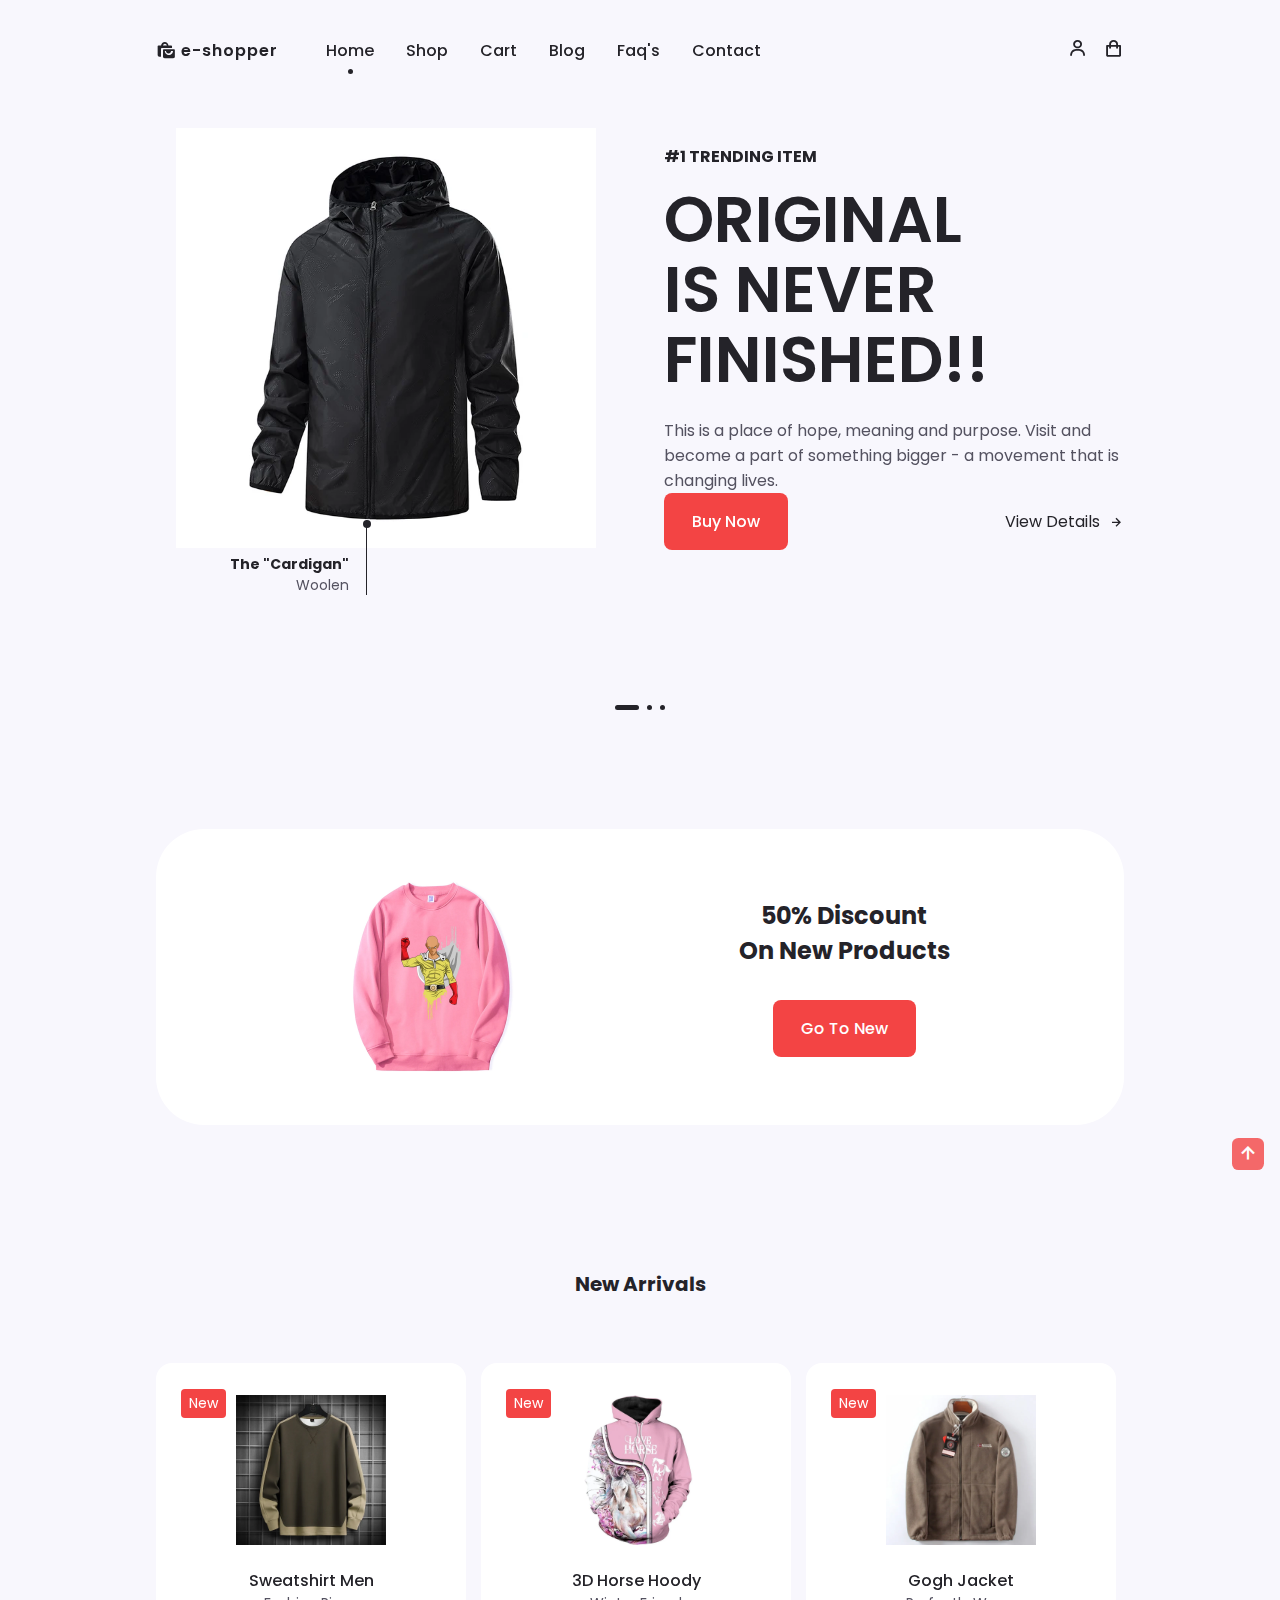
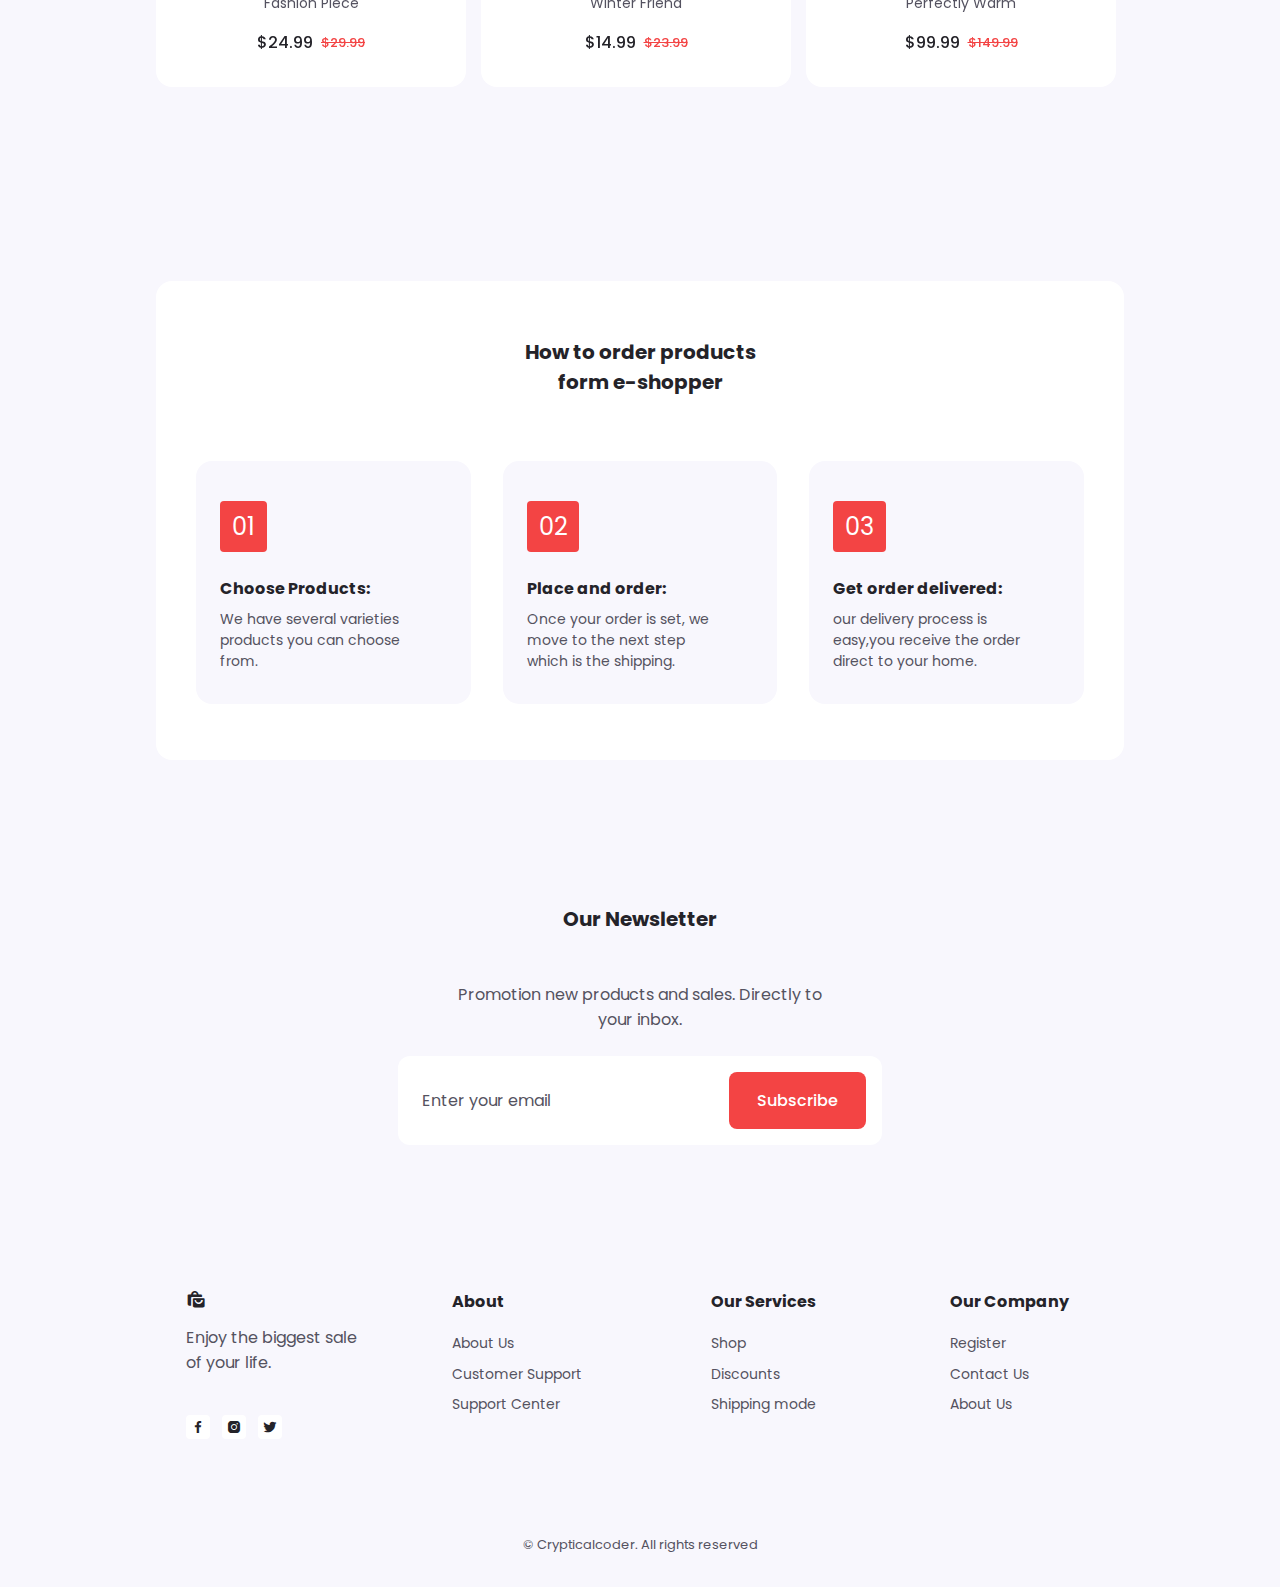
==== index.html @ 55d4500a "first" ====
<!DOCTYPE html>
<html lang="en">
<head>
    <meta charset="UTF-8">
    <meta name="viewport" content="width=device-width, initial-scale=1.0">
                <!-- box icons -->
    <link href='https://unpkg.com/boxicons@2.1.4/css/boxicons.min.css' rel='stylesheet'>
                
                <!-- swiper css -->
    
    <link rel="stylesheet" href="assest/css/swiper-bundle.min.css">
   
                <!-- css -->
   
    <link rel="stylesheet" href="assest/css/style.css">
    <link rel="stylesheet" href="assest/css/colors/color-1.css">

    <title>E Commerce website</title>
</head>
<body>
    <!--=================== HEADER ================= -->
    <header class="header" id="header">
        <nav class="nav container">
            <a href="index.html" class="nav__logo">
                <i class="bx bxs-shopping-bags nav__logo-icon"></i>e-shopper
            </a>

            <div class="nav__menu" id="nav-menu">
                <ul class="nav__list">

                   <li class="nav__item">
                    <a href="index.html" class="nav__link active-link">Home</a>
                   </li>
                   
                   <li class="nav__item">
                    <a href="shop.html" class="nav__link">Shop</a>
                   </li>

                   <li class="nav__item">
                    <a href="cart.html" class="nav__link">Cart</a>
                   </li>

                   <li class="nav__item">
                    <a href="blog.html" class="nav__link">Blog</a>
                   </li>

                   <li class="nav__item">
                    <a href="faq.html" class="nav__link">Faq's</a>
                   </li>

                   <li class="nav__item">
                    <a href="contact.html" class="nav__link">Contact</a>
                   </li>
                </ul>

                <div class="nav__close" id="nav-close">
                    <i class="bx bx-x"></i>
                </div>
            </div>

            <div class="nav__btns">
                <div class="login__toggle" id="login-button">
                    <i class="bx bx-user"></i>
                </div>
                <div class="nav__shop" id="cart-shop">
                    <i class="bx bx-shopping-bag"></i>
                </div>
                <div class="nav__toggle" id="nav-toggle">
                    <i class="bx bx-grid-alt"></i>
                </div>
            </div>
        </nav>

    </header>

    <!-- =============cart=============== -->

    <div class="cart " id="cart">   
        <!-- show cart aside cart -->
        <i class="bx bx-x cart__close" id="cart-close"></i>

        <h2 class="cart__title-center">My Cart</h2>

        <div class="cart__container">

            <article class="cart__card">
                <div class="cart__box">
                    <img src="assest/img/cart-1.webp" alt="" class="cart__img">
                </div>

                <div class="cart__details">
                    <h3 class="cart__title">Cardigan Hoodie</h3>
                    <span class="cart__price">$16</span>

                    <div class="cart__amount">
                        <div class="cart__amount-content">
                            <span class="cart__amount-box">
                                <i class="bx bx-minus"></i>
                            </span>

                            <span class="cart__amount-number">1</span>

                            <span class="cart__amount-box">
                                <i class="bx bx-plus"></i>
                            </span>

                        </div>
                        <i class="bx bx-trash-alt cart__amount-trash"></i>
                    </div>
                </div>
            </article>

            <article class="cart__card">
                <div class="cart__box">
                    <img src="assest/img/cart-2.webp" alt="" class="cart__img">
                </div>

                <div class="cart__details">
                    <h3 class="cart__title">Cardigan Hoodie</h3>
                    <span class="cart__price">$12</span>

                    <div class="cart__amount">
                        <div class="cart__amount-content">
                            <span class="cart__amount-box">
                                <i class="bx bx-minus"></i>
                            </span>

                            <span class="cart__amount-number">1</span>

                            <span class="cart__amount-box">
                                <i class="bx bx-plus"></i>
                            </span>

                        </div>
                        <i class="bx bx-trash-alt cart__amount-trash"></i>
                    </div>
                </div>
            </article>

            <article class="cart__card">
                <div class="cart__box">
                    <img src="assest/img/cart-3.webp" alt="" class="cart__img">
                </div>

                <div class="cart__details">
                    <h3 class="cart__title">Men Coat</h3>
                    <span class="cart__price">$25</span>

                    <div class="cart__amount">
                        <div class="cart__amount-content">
                            <span class="cart__amount-box">
                                <i class="bx bx-minus"></i>
                            </span>

                            <span class="cart__amount-number">1</span>

                            <span class="cart__amount-box">
                                <i class="bx bx-plus"></i>
                            </span>

                        </div>
                        <i class="bx bx-trash-alt cart__amount-trash"></i>
                    </div>
                </div>
            </article>

        </div>

        <div class="cart__prices">
            <span class="cart__prices-item">3 item</span>
            <span class="cart__prices-total">$38</span>
        </div>
    </div>

    <!-- ===============login============== -->

    <div class="login" id="login">
        <i class="bx bx-x login__close" id="login-close"></i>

        <h2 class="login__title-center">Login</h2>

        <form action="" class="login__form grid">
            <div class="login__content">
                <label for="" class="login__label">Email</label>
                <input type="email" class="login__input">                
            </div>

            <div class="login__content">
                <label for="" class="login__label">Password</label>
                <input type="password" class="login__input">                
            </div>

            <div>
                <a href="#" class="button">Sign in</a>
            </div>

            <div>
                <p class="signup">Not a member? <a href="registration.html">Sign up now</a></p>
            </div>

        </form>
    </div>


    <!-- ======== MAIN ========= -->

    <main class="main">
        <!-- ========== HOME =========== -->
        <section class="home container">
            <div class="swiper home-swiper">
                <div class="swiper-wrapper">
                    <!-- HOME SWIPER 1-->
                    <section class="swiper-slide">
                        <div class="home__content grid">
                            <div class="home__group">
                                <img src="assest/img/slide-1.webp" alt="" class="home__img">
                                <div class="home__indicator"></div>
    
                                <div class="home__details-img">
                                    <h4 class="home__details-title">The "Cardigan"</h4>
                                    <span class="home__details-subtitle">Woolen</span>
                                </div>
                            </div>
    
                            <div class="home__data">
                                <h3 class="home__subtitle">#1 TRENDING ITEM</h3>
                                <h1 class="home__title">ORIGINAL <br> IS NEVER <br> FINISHED!!</h1>
                                <p class="home__description">
                                This is a place of hope, meaning and purpose. Visit
                                and become a part of something bigger - a movement that is changing lives.
                                </p>
    
                                <div class="home__button">
                                    <a href="details.html" class="button">Buy Now</a>
                                    <a href="details.html" class="button--link button--flex">View Details
                                        <i class="bx bx-right-arrow-alt buttton__icon"></i></a>
                                </div>
                            </div>
                        </div>
                    </section>
    
                    <!-- HOME SWIPER 2 -->
                    <section class="swiper-slide">
                        <div class="home__content grid">
                            <div class="home__group">
                                <img src="assest/img/slide-2.webp" alt="" class="home__img">
                                <div class="home__indicator"></div>
    
                                <div class="home__details-img">
                                    <h4 class="home__details-title">The "Men Coat"</h4>
                                    <span class="home__details-subtitle">Ski Jacket</span>
                                </div>
                            </div>
    
                            <div class="home__data">
                                <h3 class="home__subtitle">#2 Top Best Duo</h3>
                                <h1 class="home__title">FALL <br> WINTER <br> 2024</h1>
                                <p class="home__description">
                                This is a place of hope, meaning and purpose. Visit
                                and become a part of something bigger - a movement that is changing lives.
                                </p>
    
                                <div class="home__button">
                                    <a href="details.html" class="button">Buy Now</a>
                                    <a href="details.html" class="button--link button--flex">View Details
                                        <i class="bx bx-right-arrow-alt buttton__icon"></i></a>
                                </div>
                            </div>
                        </div>
                    </section>
    
                    <!-- HOME SWIPER 3 -->
                    <section class="swiper-slide">
                        <div class="home__content grid">
                            <div class="home__group">
                                <img src="assest/img/slide-3.webp" alt="" class="home__img">
                                <div class="home__indicator"></div>
    
                                <div class="home__details-img">
                                    <h4 class="home__details-title">The "Men Hoody"</h4>
                                    <span class="home__details-subtitle">Fashion Piece</span>
                                </div>
                            </div>
    
                            <div class="home__data">
                                <h3 class="home__subtitle">#3 TRENDING ITEM</h3>
                                <h1 class="home__title">SALE 20% <br> OFF ON <br> YOUR FAV HOODY</h1>
                                <p class="home__description">
                                This is a place of hope, meaning and purpose. Visit
                                and become a part of something bigger - a movement that is changing lives.
                                </p>
    
                                <div class="home__button">
                                    <a href="details.html" class="button">Buy Now</a>
                                    <a href="details.html" class="button--link button--flex">View Details
                                        <i class="bx bx-right-arrow-alt buttton__icon"></i></a>
                                </div>
                            </div>
                        </div>
                    </section>                
                </div>
    
                <div class="swiper-pagination"></div>
            </div>
        </section>

        <!-- ======== DISCOUNT ======== -->
        <section class="discount section">
            <div class="discount__container container grid">
                <img src="assest/img/discount-1.webp" alt="" class="discount__img">

                <div class="discount__data">
                    <h2 class="discount__title">50% Discount <br> On New Products</h2>
                    <a href="#" class="button">Go To New</a>
                </div>
            </div>


        </section>

        <!-- ======== NEW ARRIVALS ======== -->
        <section class="new section">
            <h2 class="section__title">New Arrivals</h2>

            <div class="new__container container">
                <div class="swiper new-swiper">
                    <div class="swiper-wrapper">
                        <!-- NEW CONTENT -->
                        <div class="new__content swiper-slide">
                            <div class="new__tag">New</div>
                            <img src="assest/img/new-1.webp" alt="" class="new__img">
                            <h3 class="new__title">Sweatshirt Men</h3>
                            <span class="new__subtitle">Fashion Piece</span>

                            <div class="new__prices">
                                <span class="new__price">$24.99</span>
                                <span class="new__discount">$29.99</span>
                            </div>

                            <a href="details.html" class="button new__button">
                                <i class="bx bx-cart-alt new__icon"></i>
                            </a>
                        </div>

                        <!-- NEW CONTENT 2 -->
                        <div class="new__content swiper-slide">
                            <div class="new__tag">New</div>
                            <img src="assest/img/new-2.webp" alt="" class="new__img">
                            <h3 class="new__title">3D Horse Hoody</h3>
                            <span class="new__subtitle">Winter Friend</span>

                            <div class="new__prices">
                                <span class="new__price">$14.99</span>
                                <span class="new__discount">$23.99</span>
                            </div>

                            <a href="details.html" class="button new__button">
                                <i class="bx bx-cart-alt new__icon"></i>
                            </a>
                        </div>
                        <!-- NEW CONTENT 3 -->
                        <div class="new__content swiper-slide">
                            <div class="new__tag">New</div>
                            <img src="assest/img/new-3.webp" alt="" class="new__img">
                            <h3 class="new__title">Gogh Jacket</h3>
                            <span class="new__subtitle">Perfectly Warm</span>

                            <div class="new__prices">
                                <span class="new__price">$99.99</span>
                                <span class="new__discount">$149.99</span>
                            </div>

                            <a href="details.html" class="button new__button">
                                <i class="bx bx-cart-alt new__icon"></i>
                            </a>
                        </div>
                        <!-- NEW CONTENT 4 -->
                        <div class="new__content swiper-slide">
                            <div class="new__tag">New</div>
                            <img src="assest/img/new-4.webp" alt="" class="new__img">
                            <h3 class="new__title">Simple Shirt</h3>
                            <span class="new__subtitle">For Fashion</span>

                            <div class="new__prices">
                                <span class="new__price">$11.99</span>
                                <span class="new__discount">$17.99</span>
                            </div>

                            <a href="details.html" class="button new__button">
                                <i class="bx bx-cart-alt new__icon"></i>
                            </a>
                        </div>
                        <!-- NEW CONTENT 5 -->
                        <div class="new__content swiper-slide">
                            <div class="new__tag">New</div>
                            <img src="assest/img/new-5.webp" alt="" class="new__img">
                            <h3 class="new__title">Friendly Coat</h3>
                            <span class="new__subtitle">Be Unique</span>

                            <div class="new__prices">
                                <span class="new__price">$158.99</span>
                                <span class="new__discount">$259.99</span>
                            </div>

                            <a href="details.html" class="button new__button">
                                <i class="bx bx-cart-alt new__icon"></i>
                            </a>
                        </div>
                        <!-- NEW CONTENT 6 -->
                        <div class="new__content swiper-slide">
                            <div class="new__tag">New</div>
                            <img src="assest/img/new-6.webp" alt="" class="new__img">
                            <h3 class="new__title">Bumb Jacket</h3>
                            <span class="new__subtitle">Winter Friend</span>

                            <div class="new__prices">
                                <span class="new__price">$33.99</span>
                                <span class="new__discount">$45.99</span>
                            </div>

                            <a href="details.html" class="button new__button">
                                <i class="bx bx-cart-alt new__icon"></i>
                            </a>
                        </div>
                        <!-- NEW CONTENT 7 -->
                        <div class="new__content swiper-slide">
                            <div class="new__tag">New</div>
                            <img src="assest/img/new-7.webp" alt="" class="new__img">
                            <h3 class="new__title">Training Cut</h3>
                            <span class="new__subtitle">Gym Under Control</span>

                            <div class="new__prices">
                                <span class="new__price">$9.99</span>
                                <span class="new__discount">$9.99</span>
                            </div>

                            <a href="details.html" class="button new__button">
                                <i class="bx bx-cart-alt new__icon"></i>
                            </a>
                        </div>


                    </div>
                </div>
            </div>

        </section>
       
        <!-- ======== STEPS ========= -->
        <section class="steps section container">

            <div class="steps__bg">
                <h2 class="section__title">How to order products <br> form e-shopper</h2>

                <div class="steps__container grid">
                    <!-- STEP CARD 1-->
                    <div class="steps__card">
                        <div class="steps__card-number">01</div>
                        <h3 class="steps__card-title">Choose Products:</h3>
                        <p class="steps__card-description">
                            We have several varieties products you can choose from.
                        </p>
                    </div>
                    <!-- STEP CARD 2-->
                    <div class="steps__card">
                        <div class="steps__card-number">02</div>
                        <h3 class="steps__card-title">Place and order:</h3>
                        <p class="steps__card-description">
                           Once your order is set, we move to the next step which is the shipping.
                        </p>
                    </div>
                    <!-- STEP CARD 3-->
                    <div class="steps__card">
                        <div class="steps__card-number">03</div>
                        <h3 class="steps__card-title">Get order delivered:</h3>
                        <p class="steps__card-description">
                           our delivery process is easy,you receive the order direct to your home.
                        </p>
                    </div>


                </div>
            </div>

        </section>

        
        <!-- ======== NEWSLETTER ======== -->
        <section class="newsletter section">
            <div class="newsletter__container container">
                <h2 class="section__title">Our Newsletter</h2>
                <p class="newsletter__description">
                    Promotion new products and sales. Directly to your inbox.
                </p>

                <form action="" class="newsletter__form">
                    <input type="text" placeholder= "Enter your email" class="newsletter__input">
                    <button class="button">Subscribe</button>
                </form>
            </div>

        </section>

        <!-- =========== FOOTER ========= -->
        <footer class="footer section">
            <div class="footer__container container grid">
                <!-- FOOTER CONTENT 1 -->
                <div class="footer__content">
                    <a href="#" class="footer__logo">
                        <i class="bx bxs-shopping-bags footer__logo-icon"></i>
                    </a>

                    <p class="footer__description">Enjoy the biggest sale <br> of your life.</p>

                    <div class="footer__social">
                        <a href="https://www.facebook.com/mahmoud.atef.58555941" target="_blank" class="footer__social-link"><i class="bx bxl-facebook"></i></a>
                        <a href="https://www.instagram.com/mahmoud_atef.34/" target="_blank" class="footer__social-link"><i class="bx bxl-instagram-alt"></i></a>
                        <a href="https://x.com/Mahmoud_1288?t=z0V5BM20OEe41xQVvwIRYw&s=09" target="_blank" class="footer__social-link"><i class="bx bxl-twitter"></i></a>
                    </div>
                </div>
                <!-- FOOTER CONTENT 2 -->
                <div class="footer__content">
                    <h3 class="footer__title">About</h3>

                    <ul class="footer__links">
                        <li><a href="#" class="footer__link">About Us</a></li>
                        <li><a href="#" class="footer__link">Customer Support</a></li>
                        <li><a href="#" class="footer__link">Support Center</a></li>
                    </ul>
                </div>
                <!-- FOOTER CONTENT 3 -->
                <div class="footer__content">
                    <h3 class="footer__title">Our Services</h3>

                    <ul class="footer__links">
                        <li><a href="#" class="footer__link">Shop</a></li>
                        <li><a href="#" class="footer__link">Discounts</a></li>
                        <li><a href="#" class="footer__link">Shipping mode</a></li>
                    </ul>
                </div>
                <!-- FOOTER CONTENT 4 -->
                <div class="footer__content">
                    <h3 class="footer__title">Our Company</h3>

                    <ul class="footer__links">
                        <li><a href="#" class="footer__link">Register</a></li>
                        <li><a href="#" class="footer__link">Contact Us</a></li>
                        <li><a href="#" class="footer__link">About Us</a></li>
                    </ul>
                </div>
            </div>
            <span class="footer__copy">&#169; Crypticalcoder. All rights reserved</span>
        </footer>

        <!--  =========SCROLL UP=========  -->

        <a href="#" class="scrollup" id="scroll-up">
            <i class="bx bx-up-arrow-alt scrollup__icon"></i>
        </a>

    </main>



    <!-- swiper js -->

    <script src="assest/js/swiper-bundle.min.js"></script>


    <script src="assest/js/main.js"></script>


</body>
</html>
---- assest/css/style.css ----
@import url('https://fonts.googleapis.com/css2?family=Poppins:ital,wght@0,100;0,200;0,300;0,400;0,500;0,600;0,700;0,800;0,900;1,100;1,200;1,300;1,400;1,500;1,600;1,700;1,800;1,900&display=swap');

:root{
    --header-height: 3.5rem;

    /* COLORS */
    --title-color: hsl(250,8%,15%);
    --text-color: hsl(250,8%,35%);
    --body-color: hsl(250,60%,98%);
    --container-color: #fff;
    --shadow: hsla(0,05,15%,.1);
    --scroll-bar-color: hsl(250, 12%, 90%);
    --scroll-thumb-color: hsl(250, 12%, 80%);

    /* FONTS */

    --body-font: 'Poppins', sans-serif;
    --biggest-font-size: 4rem;
    --h1-font-size: 2.25rem;
    --h2-font-size: 1.5rem;
    --h1-font-size: 1.25rem;
    --normal-font-size: 1rem;
    --small-font-size: .875rem;
    --smaller-font-size: .813rem;

    /* FONT WEIGHT */
    --font-medium: 500;
    --font-bold: 600;

    /* Margenes Bottom */
    
    --mb-0-5: .5rem;
    --mb-0-75: .75rem;
    --mb-1: 1rem;
    --mb-1-5: 1.5rem;
    --mb-2: 2rem;
    --mb-2-5: 2.5rem;
    --mb-3: 3rem;

    /* Z-index */
    --z-tooltip: 10;
    --z-fixed: 100;
}

/* Responsive typography */

@media screen and (max-width: 992px) {
    :root{
        --biggest-font-size: 2rem;
        --h1-font-size: 1.5rem;
        --h2-font-size: 1.25rem;
        --h1-font-size: 1rem;
        --normal-font-size: .938rem;
        --small-font-size: .813rem;
        --smaller-font-size: .75rem;
    }
}


/* =========== BASE =========== */


*{
    box-sizing: border-box;
    margin: 0;
    padding: 0;
}


html{
    scroll-behavior: smooth;
}

body,
button,
input {
    font-family: var(--body-font);
    font-size: var(--normal-font-size);
}

body{
    background-color: var(--body-color);
    color: var(--text-color);
}

h1,h2,h3,h4{
    color: var(--title-color);
}

ul{
    list-style: none;
}

a{
    text-decoration: none;
}

img{
    max-width: 100%;
    height: auto;
}

button{
    cursor: pointer;
}
button,
input{
    border: none;
    outline: none;
}


/* ===============  REUSABLE CSS CLASSES ============= */

.section{
    padding: 7rem 0 2rem;
}

.section__title,
.breadcrumb__title {
    font-size: var(--h1-font-size);
}

.section__title,
.breadcrumb__subtitle {
    margin-bottom: var(--mb-3);
}

.section__title,
.breadcrumb__title,
.breadcrumb__subtitle {
    text-align: center;
}



/* ===============LAYOUT============ */
.container{
    max-width: 968px;
    margin-left: auto;
    margin-right: auto;
    
}

.grid{
    display: grid;
}

/* ===========HEADER SECTION============== */

.header{
    width: 100%;
    background: transparent;
    position: fixed;
    top: 0;
    left: 0;
    z-index: var(--z-fixed);
}

/* ============== NAV ============== */

.nav{
    height: calc(var(--header-height) + 1.5rem);
    display: flex;
    justify-content: space-between;
    align-items: center;
    column-gap: 3rem;
    padding-top: 20px;
}

.nav__close,
.login__toggle,
 .nav__logo,
 .nav__goggle,
 .nav__shop {

    color: var(--title-color);
}

.nav__logo{
    text-transform: lowercase;
    font-weight: var(--font-bold);
    letter-spacing: 1px;
    display: inline-flex;
    align-items: center;
    column-gap: .25rem;
}

.nav__logo-icon{
    font-size: 1.25rem;
}

.nav__btns{
    display: flex;
    align-items: center;
    column-gap: 1rem;
    margin-left: auto;
}

.nav__toggle,
.login__toggle,
.nav__shop {
    font-size: 1.25rem;
    cursor: pointer;
}

.nav__list {
    display: flex;
    align-items: center;
    column-gap: 2rem;
    list-style-type: none;
    

}

a{
    text-decoration: none;
}

.nav__link{
    color: var(--title-color);
    font-weight: var(--font-medium);
    font-size: var(--normal-font-size);
    transition: .3s;
}

.nav__link:hover {
    color: var(--first-color);
}

.nav__close {
    font-size: 2rem;
    position: absolute;
    top: .9rem;
    right: 1.25rem;
    cursor: pointer;
}

.nav__close,
.nav__toggle{
    display: none;
}


.active-link{
    position: relative;
}
.active-link::before{
    content: '';
    position: absolute;
    bottom: -.75rem;
    left: 45%;
    width: 5px;
    height: 5px;
    background: var(--title-color);
    border-radius: 50%;
}





/* =========== CART =========== */

.cart{
    position: fixed;
    background-color: var(--container-color);
    z-index: var(--z-fixed);
    width: 420px;
    box-shadow: -2px 0 4px var(--shadow);
    height: 100%;
    top: 0;
    right: -100%;
    padding: 3.5rem 2rem;
    transition: .5s;
}

.cart__title-center{
     
    font-size: var(--h2-font-size);
    text-align: center;
    margin-bottom: var(--mb-3);
}

.cart__close {
    font-size: 2rem;
    color: var(--title-color);
    position: absolute;
    top: 1.25rem;
    right: .9rem;
    cursor: pointer;
}

.cart__container{
    display: grid;
    row-gap: 1.5rem;
}

.cart__card{
    display: flex;
    align-items: center;
    column-gap: 1rem;
}

/* img{
    max-width: 100%;
} */


.cart__box{
    background-color: var(--container-color);
    padding: .75rem 1.25rem;
    display: flex;
    align-items: center;
}

.cart__img{
    width: 140px;
}

.cart__title{
    font-size: var(--normal-font-size);
    margin-bottom: (var(--mb-0-5));
}

.cart__price{
    display: block;
    font-size: var(--small-font-size);
    color: var(--first-color);
    margin-bottom: var(--mb-1-5);
    padding-top: 15px;
}

.cart__amount,
.cart__amount-content{
    display: flex;
    align-items: center;
    padding-top: 10px;
}

.cart__amount{
    column-gap: 3rem;
}

.cart__amount-content{
    column-gap: 1rem;
}

.cart__amount-box{
    display: inline-flex;
    padding: .25rem;
    background: var(--container-color);
    cursor: pointer;
}

.cart__amount-trash{
    font-size: 1.15rem;
    color: var(--first-color);
    cursor: pointer;
}

.cart__prices {
    margin-top: 6rem;
    display: flex;
    align-items: center;
    justify-content: space-between;
}

.cart__prices-item,
.cart__prices-total{
    color: var(--title-color);
}

.cart__prices-item{
    font-size: var(--small-font-size);
}
.cart__prices-total{
    font-size: var(--h3-font-size);
    font-weight: var(--font-medium);
}


/* show cart */

.show__cart{
    right: 0;
}

.cart__card{
    display: inline-flex;
}
.cart__details{
    margin-top: 15px;
    /* padding: 10px; */
    row-gap: 2rem;
}


/* ===========login============= */


.login{
    position: fixed;
    background-color: #f5f5f5;
    z-index: var(--z-fixed);
    width: 420px;
    box-shadow: -2px 0 4px var(--shadow);
    height: 100%;
    top: 0;
    right: -100%;
    padding: 3.5rem 2rem;
    transition: .4s;
}

.login__title-center{
     
    font-size: var(--h2-font-size);
    text-align: center;
    margin-bottom: var(--mb-3);
}

.login__close {
    font-size: 2rem;
    color: var(--title-color);
    position: absolute;
    top: 1.25rem;
    right: .9rem;
    cursor: pointer;
}

.login__form{
    row-gap: 1.5rem ;
}

.login__content{
    background: var(--container-color);
    border-radius: .5rem;
    padding: .75rem 1rem .25rem;
}

.login__label{
    font-size: var(--small-font-size);
    color: var(--title-color);
}

.login__input{
    width: 100%;
    background: var(--container-color);
    color: var(--text-color);
    font-size: var(--normal-font-size);
    padding: .25rem .5rem .5rem 0;
}

.signup{
    color: var(--title-color);
    font-size: var(--small-font-size);
    font-weight: var(--font-medium);
}

.signup a{
    color: var(--first-color);
}

.show-login{
    right: 0;
}

/* =============BUTTONS============== */

.button{
    display: inline-block;
    background: var(--first-color);
    color: #fff;
    padding: 1rem 1.75rem;
    border-radius: .5rem;
    font-weight: var(--font-medium);
    transition: .3s;
}

.button:hover{
    background-color: var(--first-color-alt);
}


.button__icon{
    font-size: 1.25rem;
}

.button--link{
    color: var(--title-color);
}

.button--flex {
    display: inline-flex;
    align-items: center;
    column-gap: .5rem;
}





/* ================MAIN=============== */
/* ================HOME SECTION=============== */

.home__content{
    padding: 9rem 0 2rem;
    grid-template-columns: repeat(2, 1fr);
    column-gap: 3rem;
}

.home__group{
    display: grid;
    position: relative;
    padding-top: 2rem;
}

.home__img{
    height: 420px;
    transform: translateY(-3rem);
    justify-self: center;
}

.home__indicator{
    width: 8px;
    height: 8px;
    background: var(--title-color);
    border-radius: 50%;
    position: absolute;
    bottom: 15%;
    left: 45%;
}

.home__indicator::after{
    content: '';
    position: absolute;
    width: 1px;
    height: 75px;
    background: var(--title-color);
    top: 0;
    right: 45%;
}

.home__details-img{
    position: absolute;
    bottom: 0;
    right: 58%;

}



.home__details-title,
.home__details-subtitle{
    display: block;
    font-size: var(--small-font-size);
    text-align: right;

}

.home__subtitle{
    font-size: var(--h3-font-size);
    text-transform: uppercase;
    margin-bottom: var(--mb-1);
}

.home__title {
    font-size: var(--biggest-font-size);
    font-weight: var(--font-bold);
    line-height: 109%;
    margin-bottom: var(--mb-1-5);
}

.home__discription {
    margin-bottom: var(--mb-2-5);
    padding-right: 2rem;
}

.home__button{
    display: flex;
    justify-content: space-between;
}


/* swiper class */

.swiper-pagination{
    position: initial;
    margin-top: var(--mb-2-5);
}

.swiper-pagination-bullet{
    width: 5px;
    height: 5px;
    background: var(--title-color);
    opacity: 1;
}
.swiper-pagination.horizontal.swiper-pagination-bullets .swiper-pagination-bullet {
    margin: 0 .5rem;
}

.swiper-pagination-bullet-active{
    width: 1.5rem;
    height: 5px;
    border-radius: .5rem;
}



/* change background header */

.scroll-header{
    background-color: var(--body-color);
    box-shadow: 0 1px 4px var(--shadow);
}


/* ============ DISCOUNT SECTION =========== */

.discount__container {

    grid-template-columns: repeat(2, max-content);
    justify-content: center;
    align-items: center;
    column-gap: 7rem;
    background-color: var(--container-color);
    padding: 3rem 0;
    border-radius: 3rem;
}

.discount__img{
    width: 200px;
}

.discount__data {
    padding-left: 6rem;
    text-align: center;
}


.discount__title {
    font-size: var(--h2-font-size);
    margin-bottom: var(--mb-2);
}


/* ===============NEW ARRIVALS SECTION */

.new__container {
    padding-top: 1rem;
}

.new__img {
    width: 150px;
    margin-bottom: var(--mb-1);
    transition: .3s;
}

.new__content {
    position: relative;
    background-color: var(--container-color);
    width: 310px;
    padding: 2rem 0;
    border-radius: 1rem;
    text-align: center;
    overflow: hidden;
}

.new__tag {
    position: absolute;
    top: 8%;
    left: 8%;
    background-color: var(--first-color);
    color: #fff;
    font-size: var(--small-font-size);
    padding: .25rem .5rem;
    border-radius: .25rem;
}

.new__title {
    font-size: var(--h3-font-size);
    font-weight: var(--font-medium);
}

.new__subtitle {
    display: block;
    font-size: var(--small-font-size);
    margin-bottom: var(--mb-1);
}

.new__prices {
    display: inline-flex;
    align-items: center;
    column-gap: .5rem;
}

.new__price {
    font-weight: var(--font-medium);
    color: var(--title-color);
}

.new__discount{
    color: var(--first-color);
    font-size: var(--smaller-font-size);
    text-decoration: line-through;
    font-weight: var(--font-medium);
}

.new__button {
    display: inline-flex;
    padding: .5rem;
    border-radius: .25rem .25rem .75rem .75rem;
    position: absolute;
    bottom: 0;
    right: -3rem;
}

.new__icon{
    font-size: 1.25rem;
}

.new__content:hover .new__img{
    transform: translateY(-.5rem);
}

.new__content:hover .new__button {
    right: 0;
}




/* ============== Steps Section ===============*/

.steps__bg{
    background-color: var(--container-color);
    padding: 3.5rem 2.5rem;
    border-radius: 1rem;
}

.steps__container {
    grid-template-columns: repeat(3, 1fr);
    column-gap: 2rem;
    padding-top: 1rem;
}

.steps__card{
    background-color: var(--body-color);
    padding: 2.5rem 3rem 2rem 1.5rem;
    border-radius: 1rem;
}

.steps__card-number {
    display: inline-block;
    background-color: var(--first-color);
    color: #fff;
    padding: .5rem .75rem;
    border-radius: .25rem;
    font-size: var(--h2-font-size);
    margin-bottom: var(--mb-1-5);
    transition: .3s;
}

.steps__card-title {
    font-size: var(--normal-font-size);
    margin-bottom: var(--mb-0-5);
}


.steps__card-description {
    font-size: var(--small-font-size);
}
.steps__card:hover .steps__card-number {
    transform: translateY(-.25rem);
}


/* ============== NEWSLETTER SECTION ============== */

.newsletter__container {
    display: grid;
    grid-template-columns: .5fr;
    justify-content: center;
}

.newsletter__description {
    padding: 0 3rem;
    text-align: center;
    margin-bottom: var(--mb-1-5);
}

.newsletter__form {
    background-color: var(--container-color);
    padding: 1rem;
    display: flex;
    justify-content: space-between;
    border-radius: .75rem;
}

.newsletter__input {
    width: 70%;
    padding: 0 .5rem;
    background: none;
    color: var(--title-color);
}

.newsletter__input::placeholder {
    color: var(--text-color);
}

/* ==============FOOTER============ */

.footer {
    position: relative;
    overflow: hidden;
}

.footer__container {
    grid-template-columns: repeat(4,1fr);
    justify-items: center;
    column-gap: 1rem;
}

.footer__logo {
    color: var(--title-color);
    text-transform: lowercase;
    font-weight: var(--font-bold);
    letter-spacing: 1px;
    display: inline-flex;
    align-items: center;
    column-gap: .25rem;
    margin-bottom: var(--mb-1);
}


.footer__logo-icon{
    font-size: 1.25rem;
}

.footer__description {
    margin-bottom: var(--mb-2-5);
}

.footer__social {
    display: flex;
    column-gap: .75rem;
}

.footer__social-link {
    display: inline-flex;
    background: var(--container-color);
    padding: .25rem;
    border-radius: .25rem;
    color: var(--title-color);
    font-size: 1rem;
}

.footer__social-link:hover {
    background: var(--first-color);
    color: #fff;
}

.footer__title {
    font-size: var(--h3-font-size);
    margin-bottom: var(--mb-1);
}

.footer__links {
    display: grid;
    row-gap: .35rem;
}


.footer__link {
    font-size: var(--small-font-size);
    color: var(--text-color);
    transition: .3s;
}

.footer__link:hover {
    color: var(--title-color);
}

.footer__copy {
    display: block;
    text-align: center;
    font-size: var(--smaller-font-size);
    margin-top: 6rem;
}

/* =========SCROLL UP========= */

.scrollup {
    position: fixed;
    right: 1rem;
    bottom: -30%;
    background: var(--first-color);
    border-radius: .4rem;
    display: inline-flex;
    padding: .25rem;
    z-index: var(--z-tooltip);
    opacity: .8;
    transition: .4s;
}

.scrollup:hover {
    opacity: 1;
}

.scrollup__icon {
    font-size: 1.5rem;
    color: #fff;
}

/* show scroll up */

.show-scroll {
    bottom: 3rem;
}

::-webkit-scrollbar {
    width: .60rem;
    background: var(--scroll-bar-color);
    border-radius: .5rem;
}

::-webkit-scrollbar-thumb {
    background: var(--scroll-thumb-color);
    border-radius: .5rem;
}











/* ============== BREAKPOINTS =============== */
/* for large devices */
@media screen and (max-width: 1200px){
    .home__img {
        height: 400px;
    }

}


@media screen and (max-width: 992px){
    .container{
        margin-left: var(--mb-1-5);
        margin-right: var(--mb-1-5);
    }

    .section__title{
        font-size: var(--h2-font-size);
        margin-bottom: var(--mb-2);
    }

    .home__content {
        padding: 8rem 0 2rem;
    }

    .home__img {
        height: 300px;
        transform: translateY(0);
    }

    .home__indicator {
        bottom: initial;
        left: initial;
        top: 7rem;
        right: 2rem;
    }

    .home__indicator::after {
        top: -3rem;
        height: 48px;
    }

    .home__details-img {
        right: 0.5rem;
        bottom: initial;
    }

    .home__description {
        padding-right: 0;
    }

    .swiper-pagination{
        margin-top: var(--mb-2);
    }

    .discount__container {
        column-gap: 3rem;
    }

    .new__content {
        width: 242px;
        padding: 2rem 0 1.5rem 0;
    }

    .new__img {
        width: 120px;
    }

    .new__img,
    .new__subtitle {
        margin-bottom: var(--mb-0-5);
    }

    .new__title {
        font-size: var(--normal-font-size);
    }

    .steps__bg {
        padding: 3rem 2rem;
    }

    .steps__container {
        grid-template-columns: repeat(2,1fr);
        row-gap: 2rem;
    }

}

/* for medium devices */
@media screen and (max-width: 767px){
    body{
        margin: var(--header-height) 0 0 0;
    }
    .section {
        padding: 4.5rem 0 2rem;
    }

    .nav {
        height: var(--header-height);
    }
    
    .nav__menu {
        position: fixed;
        background-color: var(--body-color);
        top: 0;
        right: -100%;
        width: 100%;
        height: 100%;
        padding: 6rem 2rem 3.5rem;
        transition: .3s;

    }

    .nav__list {
        flex-direction: column;
        row-gap: 2rem;
    }
    .nav__toggle,
    .nav__close {
        display: block;
    }

    /* Show menu  in medium and small devices */
    .show-menu {
        right: 0;
    }

    .home__content {
        padding: 0;
        grid-template-columns: 1fr;
        row-gap: 1rem;
    }

    .home__img {
        height: 250px;
    }

    .home__title {
        margin-bottom: var(--mb-1);
    }

    .home__description {
        margin-bottom: var(--mb-1-5);
    }

    .swiper-pagination {
        margin-top: var(--mb-1-5);
    }

    .discount__container {
        grid-template-columns: 1fr;
        row-gap: 1.25rem;
        padding: 2.5rem 0 1.5rem;
        border-radius: 1rem;
    }

    .discount__img {
        justify-self: center;
        order: 1;
    }

    .discount__data {
        padding-left: 0;
    }

    .newsletter__container {
        grid-template-columns: .7fr;
    }

    .footer__container {
        grid-template-columns: 1fr;
        row-gap: 2rem;
        justify-items: start;
    }

    .footer__copy {
        margin-top: 4.5rem;
    }
}


@media screen and (max-width: 576px){

    .steps__container {
        grid-template-columns: 1fr;
    }

    .steps__bg {
        padding: 3rem 2rem 2rem;
    }

    .newsletter__container {
        grid-template-columns: 1fr;
    }

    .login,
    .cart {
        width: 100%;
    }


}

/* for small devices */
@media screen and (max-width: 320px){

    .container {
        margin-left: var(--mb-1);
        margin-right: var(--mb-1);
    }

    .nav {
        column-gap: 0;
    }

    .home__img {
        height: 200px;
    }

    .home__button {
        flex-direction: column;
        width: max-content;
        row-gap: 1rem;
    }

    .steps__bg {
        padding: 2rem 1rem;
    }

    .steps__card {
        padding: 1.5rem;
    }

}
---- assest/css/colors/color-1.css ----
:root{
    --hue: 0;
    --first-color: hsl(var(--hue), 88%, 61%);
    --first-color-alt: hsl(var(--hue), 88%, 58%)
}
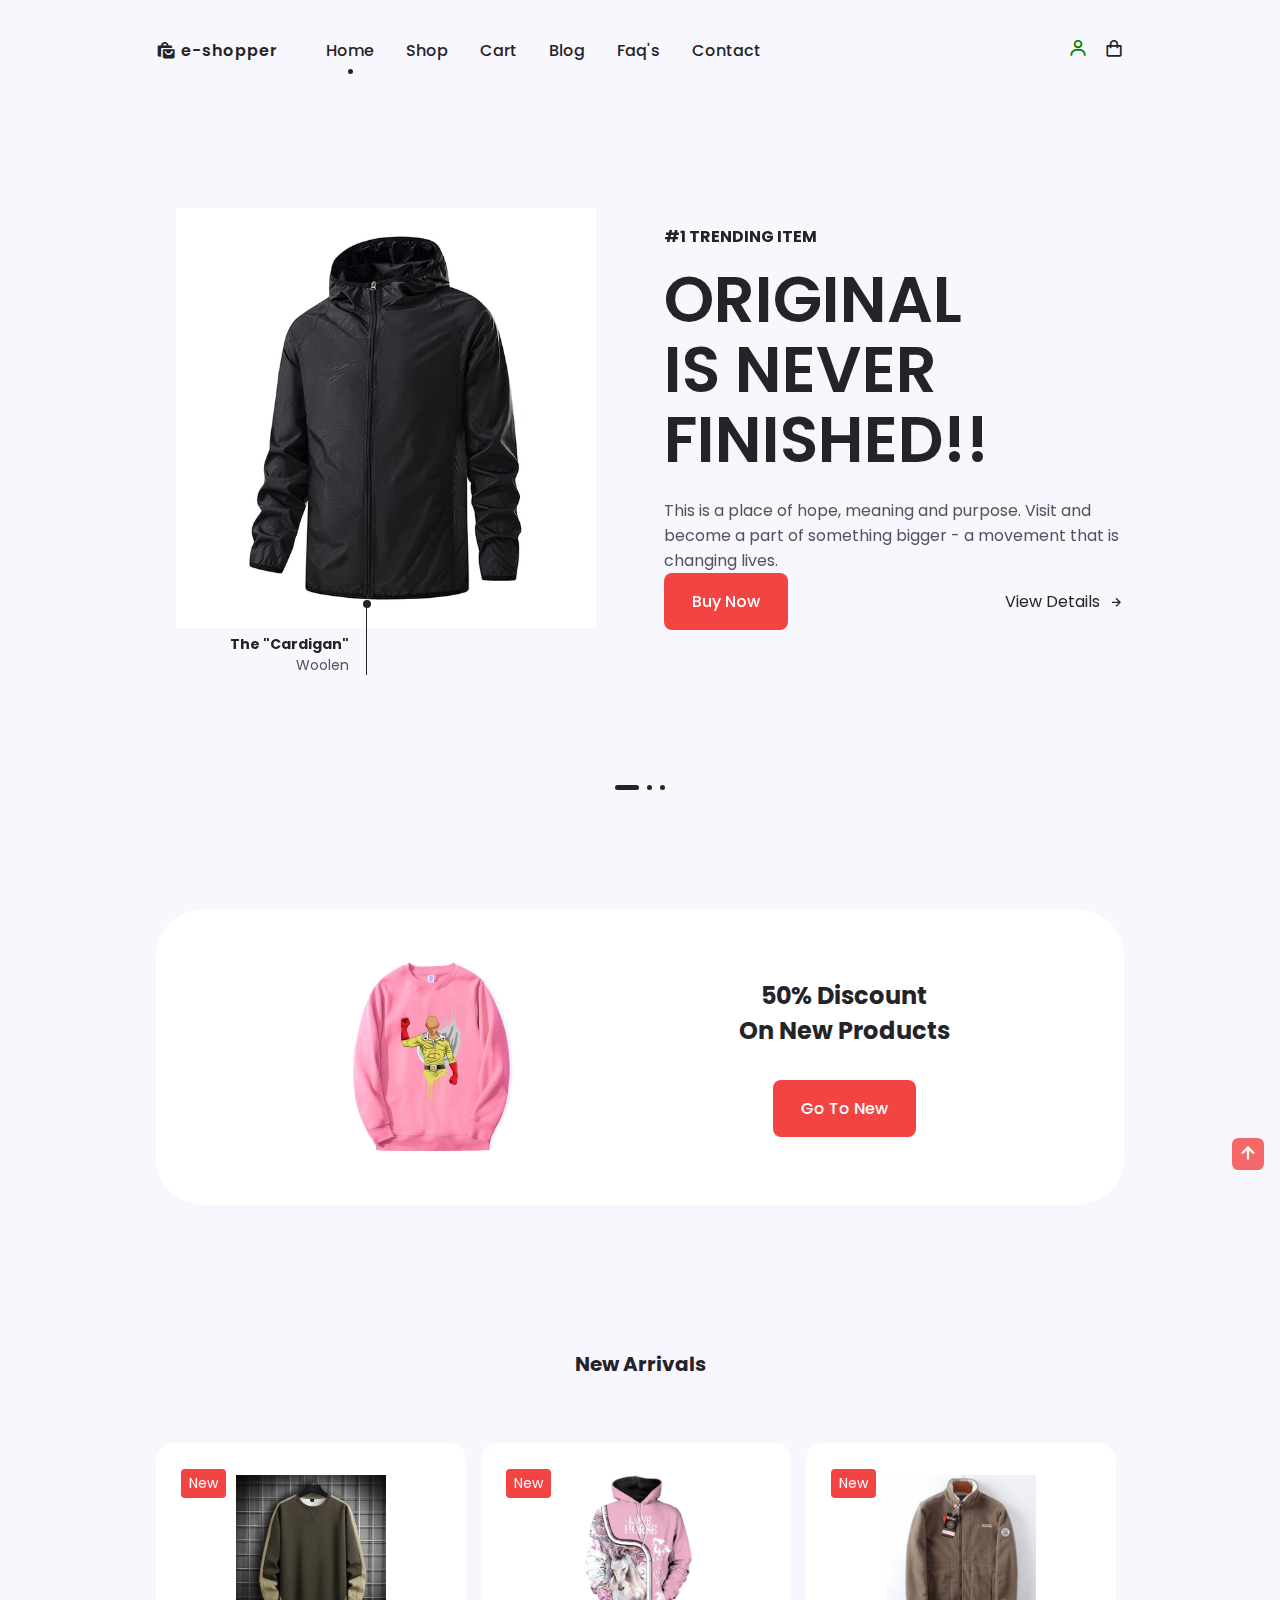
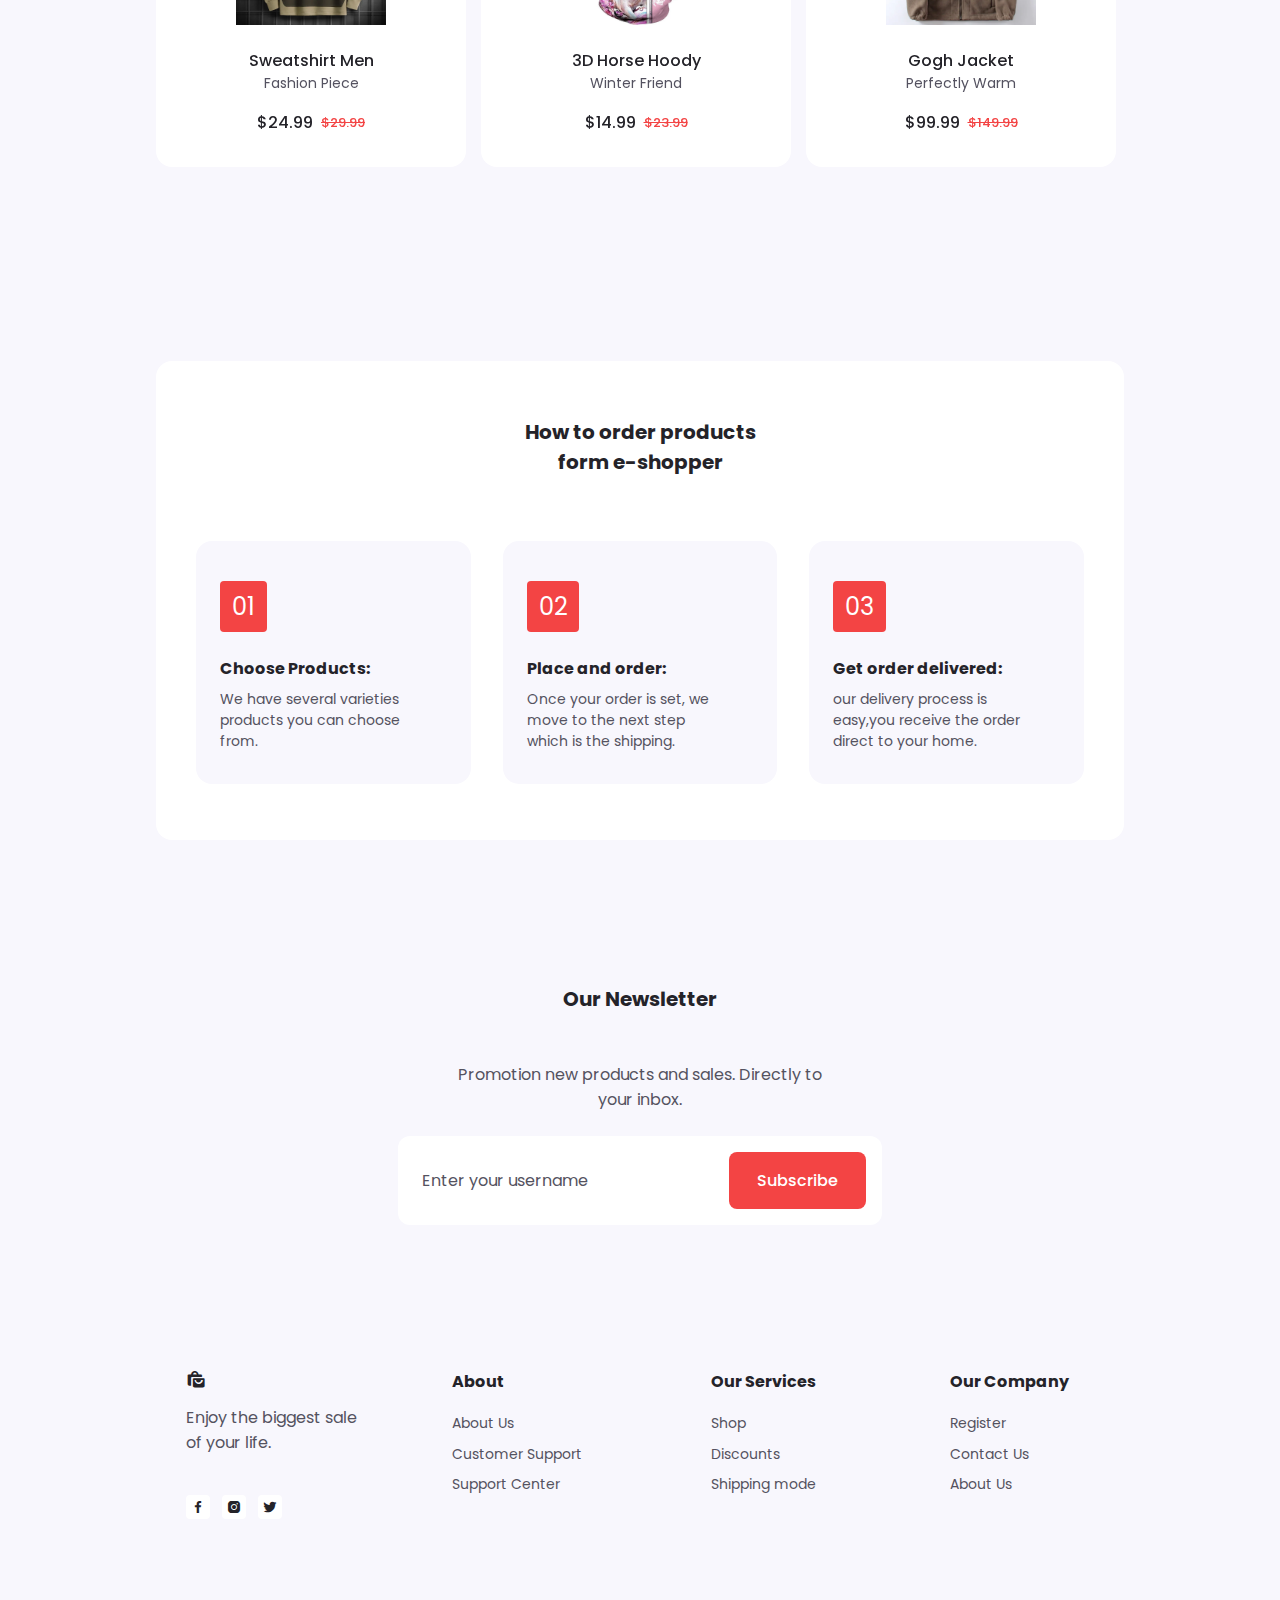
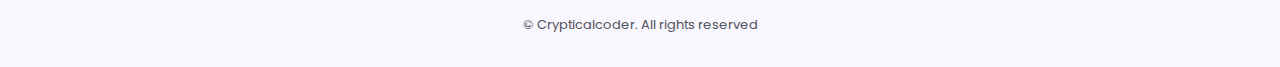
==== commit 6f7e8f18: "Auth" ====
--- a/index.html
+++ b/index.html
@@ -1,22 +1,24 @@
 <!DOCTYPE html>
 <html lang="en">
+
 <head>
     <meta charset="UTF-8">
     <meta name="viewport" content="width=device-width, initial-scale=1.0">
-                <!-- box icons -->
+    <!-- box icons -->
     <link href='https://unpkg.com/boxicons@2.1.4/css/boxicons.min.css' rel='stylesheet'>
-                
-                <!-- swiper css -->
-    
-    <link rel="stylesheet" href="assest/css/swiper-bundle.min.css">
-   
-                <!-- css -->
-   
-    <link rel="stylesheet" href="assest/css/style.css">
-    <link rel="stylesheet" href="assest/css/colors/color-1.css">
+
+    <!-- swiper css -->
+
+    <link rel="stylesheet" href="assets/css/swiper-bundle.min.css">
+
+    <!-- css -->
+
+    <link rel="stylesheet" href="assets/css/style.css">
+    <link rel="stylesheet" href="assets/css/colors/color-1.css">
 
     <title>E Commerce website</title>
 </head>
+
 <body>
     <!--=================== HEADER ================= -->
     <header class="header" id="header">
@@ -28,29 +30,29 @@
             <div class="nav__menu" id="nav-menu">
                 <ul class="nav__list">
 
-                   <li class="nav__item">
-                    <a href="index.html" class="nav__link active-link">Home</a>
-                   </li>
-                   
-                   <li class="nav__item">
-                    <a href="shop.html" class="nav__link">Shop</a>
-                   </li>
-
-                   <li class="nav__item">
-                    <a href="cart.html" class="nav__link">Cart</a>
-                   </li>
-
-                   <li class="nav__item">
-                    <a href="blog.html" class="nav__link">Blog</a>
-                   </li>
-
-                   <li class="nav__item">
-                    <a href="faq.html" class="nav__link">Faq's</a>
-                   </li>
-
-                   <li class="nav__item">
-                    <a href="contact.html" class="nav__link">Contact</a>
-                   </li>
+                    <li class="nav__item">
+                        <a href="index.html" class="nav__link active-link">Home</a>
+                    </li>
+
+                    <li class="nav__item">
+                        <a href="shop.html" class="nav__link">Shop</a>
+                    </li>
+
+                    <li class="nav__item">
+                        <a href="cart.html" class="nav__link">Cart</a>
+                    </li>
+
+                    <li class="nav__item">
+                        <a href="blog.html" class="nav__link">Blog</a>
+                    </li>
+
+                    <li class="nav__item">
+                        <a href="faq.html" class="nav__link">Faq's</a>
+                    </li>
+
+                    <li class="nav__item">
+                        <a href="contact.html" class="nav__link">Contact</a>
+                    </li>
                 </ul>
 
                 <div class="nav__close" id="nav-close">
@@ -59,8 +61,8 @@
             </div>
 
             <div class="nav__btns">
-                <div class="login__toggle" id="login-button">
-                    <i class="bx bx-user"></i>
+                <div class="login__toggle" id="loginButton" style="cursor: pointer;">
+
                 </div>
                 <div class="nav__shop" id="cart-shop">
                     <i class="bx bx-shopping-bag"></i>
@@ -75,7 +77,7 @@
 
     <!-- =============cart=============== -->
 
-    <div class="cart " id="cart">   
+    <div class="cart " id="cart">
         <!-- show cart aside cart -->
         <i class="bx bx-x cart__close" id="cart-close"></i>
 
@@ -85,7 +87,7 @@
 
             <article class="cart__card">
                 <div class="cart__box">
-                    <img src="assest/img/cart-1.webp" alt="" class="cart__img">
+                    <img src="assets/img/cart-1.webp" alt="" class="cart__img">
                 </div>
 
                 <div class="cart__details">
@@ -112,7 +114,7 @@
 
             <article class="cart__card">
                 <div class="cart__box">
-                    <img src="assest/img/cart-2.webp" alt="" class="cart__img">
+                    <img src="assets/img/cart-2.webp" alt="" class="cart__img">
                 </div>
 
                 <div class="cart__details">
@@ -139,7 +141,7 @@
 
             <article class="cart__card">
                 <div class="cart__box">
-                    <img src="assest/img/cart-3.webp" alt="" class="cart__img">
+                    <img src="assets/img/cart-3.webp" alt="" class="cart__img">
                 </div>
 
                 <div class="cart__details">
@@ -174,31 +176,68 @@
 
     <!-- ===============login============== -->
 
-    <div class="login" id="login">
-        <i class="bx bx-x login__close" id="login-close"></i>
-
-        <h2 class="login__title-center">Login</h2>
-
-        <form action="" class="login__form grid">
-            <div class="login__content">
-                <label for="" class="login__label">Email</label>
-                <input type="email" class="login__input">                
-            </div>
-
-            <div class="login__content">
-                <label for="" class="login__label">Password</label>
-                <input type="password" class="login__input">                
+    <div class="auth-form" id="login">
+        <i class="bx bx-x form__close" id="formClose"></i>
+
+        <h2 class="form__title-center">Login</h2>
+
+        <form class="form__form grid" id="loginForm" method="post">
+            <label for="usernameInput" class="form__label">username</label>
+            <div class="form__content">
+                <input type="text" id="usernameInput" class="form__input">
+            </div>
+
+            <label for="passwordInput" class="form__label">Password</label>
+            <div class="form__content">
+                <input type="password" id="passwordInput" class="form__input">
             </div>
 
             <div>
-                <a href="#" class="button">Sign in</a>
+                <button class="button">Login</button>
             </div>
 
             <div>
-                <p class="signup">Not a member? <a href="registration.html">Sign up now</a></p>
+                <p class="signup">Not a member? <span id="registerButton" style="color: white; cursor: pointer;">Sign up
+                        now</s></p>
             </div>
 
         </form>
+    </div>
+
+    <!-- ===============register============== -->
+    <div class="auth-form" id="register">
+        <i class="bx bx-x form__close" id="formClose"></i>
+
+        <h2 class="form__title-center">Register</h2>
+
+
+        <form action="" class="registrationForm grid" id="registrationForm" method="post">
+            <label for="usernameInput" class="form__label">username</label>
+            <div class="form__content">
+                <input type="text" id="usernameInput" class="form__input">
+            </div>
+
+            <label for="passwordInput" class="form__label">Password</label>
+            <div class="form__content">
+                <input type="password" id="passwordInput" class="form__input">
+            </div>
+
+            <label for="confPasswordInput" class="form__label">Confirm Password</label>
+            <div class="form__content">
+                <input type="password" id="confPasswordInput" class="form__input">
+            </div>
+
+
+            <div>
+                <button class="button">Register</button>
+            </div>
+
+            <div>
+                <p class="signup">Already member? <span id="loginButton" style="color: white; cursor: pointer;">Login</span></p>
+            </div>
+
+        </form>
+
     </div>
 
 
@@ -213,23 +252,23 @@
                     <section class="swiper-slide">
                         <div class="home__content grid">
                             <div class="home__group">
-                                <img src="assest/img/slide-1.webp" alt="" class="home__img">
+                                <img src="assets/img/slide-1.webp" alt="" class="home__img">
                                 <div class="home__indicator"></div>
-    
+
                                 <div class="home__details-img">
                                     <h4 class="home__details-title">The "Cardigan"</h4>
                                     <span class="home__details-subtitle">Woolen</span>
                                 </div>
                             </div>
-    
+
                             <div class="home__data">
                                 <h3 class="home__subtitle">#1 TRENDING ITEM</h3>
                                 <h1 class="home__title">ORIGINAL <br> IS NEVER <br> FINISHED!!</h1>
                                 <p class="home__description">
-                                This is a place of hope, meaning and purpose. Visit
-                                and become a part of something bigger - a movement that is changing lives.
+                                    This is a place of hope, meaning and purpose. Visit
+                                    and become a part of something bigger - a movement that is changing lives.
                                 </p>
-    
+
                                 <div class="home__button">
                                     <a href="details.html" class="button">Buy Now</a>
                                     <a href="details.html" class="button--link button--flex">View Details
@@ -238,28 +277,28 @@
                             </div>
                         </div>
                     </section>
-    
+
                     <!-- HOME SWIPER 2 -->
                     <section class="swiper-slide">
                         <div class="home__content grid">
                             <div class="home__group">
-                                <img src="assest/img/slide-2.webp" alt="" class="home__img">
+                                <img src="assets/img/slide-2.webp" alt="" class="home__img">
                                 <div class="home__indicator"></div>
-    
+
                                 <div class="home__details-img">
                                     <h4 class="home__details-title">The "Men Coat"</h4>
                                     <span class="home__details-subtitle">Ski Jacket</span>
                                 </div>
                             </div>
-    
+
                             <div class="home__data">
                                 <h3 class="home__subtitle">#2 Top Best Duo</h3>
                                 <h1 class="home__title">FALL <br> WINTER <br> 2024</h1>
                                 <p class="home__description">
-                                This is a place of hope, meaning and purpose. Visit
-                                and become a part of something bigger - a movement that is changing lives.
+                                    This is a place of hope, meaning and purpose. Visit
+                                    and become a part of something bigger - a movement that is changing lives.
                                 </p>
-    
+
                                 <div class="home__button">
                                     <a href="details.html" class="button">Buy Now</a>
                                     <a href="details.html" class="button--link button--flex">View Details
@@ -268,28 +307,28 @@
                             </div>
                         </div>
                     </section>
-    
+
                     <!-- HOME SWIPER 3 -->
                     <section class="swiper-slide">
                         <div class="home__content grid">
                             <div class="home__group">
-                                <img src="assest/img/slide-3.webp" alt="" class="home__img">
+                                <img src="assets/img/slide-3.webp" alt="" class="home__img">
                                 <div class="home__indicator"></div>
-    
+
                                 <div class="home__details-img">
                                     <h4 class="home__details-title">The "Men Hoody"</h4>
                                     <span class="home__details-subtitle">Fashion Piece</span>
                                 </div>
                             </div>
-    
+
                             <div class="home__data">
                                 <h3 class="home__subtitle">#3 TRENDING ITEM</h3>
                                 <h1 class="home__title">SALE 20% <br> OFF ON <br> YOUR FAV HOODY</h1>
                                 <p class="home__description">
-                                This is a place of hope, meaning and purpose. Visit
-                                and become a part of something bigger - a movement that is changing lives.
+                                    This is a place of hope, meaning and purpose. Visit
+                                    and become a part of something bigger - a movement that is changing lives.
                                 </p>
-    
+
                                 <div class="home__button">
                                     <a href="details.html" class="button">Buy Now</a>
                                     <a href="details.html" class="button--link button--flex">View Details
@@ -297,9 +336,9 @@
                                 </div>
                             </div>
                         </div>
-                    </section>                
-                </div>
-    
+                    </section>
+                </div>
+
                 <div class="swiper-pagination"></div>
             </div>
         </section>
@@ -307,7 +346,7 @@
         <!-- ======== DISCOUNT ======== -->
         <section class="discount section">
             <div class="discount__container container grid">
-                <img src="assest/img/discount-1.webp" alt="" class="discount__img">
+                <img src="assets/img/discount-1.webp" alt="" class="discount__img">
 
                 <div class="discount__data">
                     <h2 class="discount__title">50% Discount <br> On New Products</h2>
@@ -328,7 +367,7 @@
                         <!-- NEW CONTENT -->
                         <div class="new__content swiper-slide">
                             <div class="new__tag">New</div>
-                            <img src="assest/img/new-1.webp" alt="" class="new__img">
+                            <img src="assets/img/new-1.webp" alt="" class="new__img">
                             <h3 class="new__title">Sweatshirt Men</h3>
                             <span class="new__subtitle">Fashion Piece</span>
 
@@ -345,7 +384,7 @@
                         <!-- NEW CONTENT 2 -->
                         <div class="new__content swiper-slide">
                             <div class="new__tag">New</div>
-                            <img src="assest/img/new-2.webp" alt="" class="new__img">
+                            <img src="assets/img/new-2.webp" alt="" class="new__img">
                             <h3 class="new__title">3D Horse Hoody</h3>
                             <span class="new__subtitle">Winter Friend</span>
 
@@ -361,7 +400,7 @@
                         <!-- NEW CONTENT 3 -->
                         <div class="new__content swiper-slide">
                             <div class="new__tag">New</div>
-                            <img src="assest/img/new-3.webp" alt="" class="new__img">
+                            <img src="assets/img/new-3.webp" alt="" class="new__img">
                             <h3 class="new__title">Gogh Jacket</h3>
                             <span class="new__subtitle">Perfectly Warm</span>
 
@@ -377,7 +416,7 @@
                         <!-- NEW CONTENT 4 -->
                         <div class="new__content swiper-slide">
                             <div class="new__tag">New</div>
-                            <img src="assest/img/new-4.webp" alt="" class="new__img">
+                            <img src="assets/img/new-4.webp" alt="" class="new__img">
                             <h3 class="new__title">Simple Shirt</h3>
                             <span class="new__subtitle">For Fashion</span>
 
@@ -393,7 +432,7 @@
                         <!-- NEW CONTENT 5 -->
                         <div class="new__content swiper-slide">
                             <div class="new__tag">New</div>
-                            <img src="assest/img/new-5.webp" alt="" class="new__img">
+                            <img src="assets/img/new-5.webp" alt="" class="new__img">
                             <h3 class="new__title">Friendly Coat</h3>
                             <span class="new__subtitle">Be Unique</span>
 
@@ -409,7 +448,7 @@
                         <!-- NEW CONTENT 6 -->
                         <div class="new__content swiper-slide">
                             <div class="new__tag">New</div>
-                            <img src="assest/img/new-6.webp" alt="" class="new__img">
+                            <img src="assets/img/new-6.webp" alt="" class="new__img">
                             <h3 class="new__title">Bumb Jacket</h3>
                             <span class="new__subtitle">Winter Friend</span>
 
@@ -425,7 +464,7 @@
                         <!-- NEW CONTENT 7 -->
                         <div class="new__content swiper-slide">
                             <div class="new__tag">New</div>
-                            <img src="assest/img/new-7.webp" alt="" class="new__img">
+                            <img src="assets/img/new-7.webp" alt="" class="new__img">
                             <h3 class="new__title">Training Cut</h3>
                             <span class="new__subtitle">Gym Under Control</span>
 
@@ -445,7 +484,7 @@
             </div>
 
         </section>
-       
+
         <!-- ======== STEPS ========= -->
         <section class="steps section container">
 
@@ -466,7 +505,7 @@
                         <div class="steps__card-number">02</div>
                         <h3 class="steps__card-title">Place and order:</h3>
                         <p class="steps__card-description">
-                           Once your order is set, we move to the next step which is the shipping.
+                            Once your order is set, we move to the next step which is the shipping.
                         </p>
                     </div>
                     <!-- STEP CARD 3-->
@@ -474,7 +513,7 @@
                         <div class="steps__card-number">03</div>
                         <h3 class="steps__card-title">Get order delivered:</h3>
                         <p class="steps__card-description">
-                           our delivery process is easy,you receive the order direct to your home.
+                            our delivery process is easy,you receive the order direct to your home.
                         </p>
                     </div>
 
@@ -484,7 +523,7 @@
 
         </section>
 
-        
+
         <!-- ======== NEWSLETTER ======== -->
         <section class="newsletter section">
             <div class="newsletter__container container">
@@ -494,7 +533,7 @@
                 </p>
 
                 <form action="" class="newsletter__form">
-                    <input type="text" placeholder= "Enter your email" class="newsletter__input">
+                    <input type="text" placeholder="Enter your username" class="newsletter__input">
                     <button class="button">Subscribe</button>
                 </form>
             </div>
@@ -513,9 +552,12 @@
                     <p class="footer__description">Enjoy the biggest sale <br> of your life.</p>
 
                     <div class="footer__social">
-                        <a href="https://www.facebook.com/mahmoud.atef.58555941" target="_blank" class="footer__social-link"><i class="bx bxl-facebook"></i></a>
-                        <a href="https://www.instagram.com/mahmoud_atef.34/" target="_blank" class="footer__social-link"><i class="bx bxl-instagram-alt"></i></a>
-                        <a href="https://x.com/Mahmoud_1288?t=z0V5BM20OEe41xQVvwIRYw&s=09" target="_blank" class="footer__social-link"><i class="bx bxl-twitter"></i></a>
+                        <a href="https://www.facebook.com/mahmoud.atef.58555941" target="_blank"
+                            class="footer__social-link"><i class="bx bxl-facebook"></i></a>
+                        <a href="https://www.instagram.com/mahmoud_atef.34/" target="_blank"
+                            class="footer__social-link"><i class="bx bxl-instagram-alt"></i></a>
+                        <a href="https://x.com/Mahmoud_1288?t=z0V5BM20OEe41xQVvwIRYw&s=09" target="_blank"
+                            class="footer__social-link"><i class="bx bxl-twitter"></i></a>
                     </div>
                 </div>
                 <!-- FOOTER CONTENT 2 -->
@@ -561,14 +603,15 @@
     </main>
 
 
-
     <!-- swiper js -->
 
-    <script src="assest/js/swiper-bundle.min.js"></script>
-
-
-    <script src="assest/js/main.js"></script>
+    <script src="assets/js/swiper-bundle.min.js"></script>
+
+
+    <script src="assets/js/main.js"></script>
+    <script src="assets/js/auth.js"></script>
 
 
 </body>
+
 </html>--- a/assets/css/style.css
+++ b/assets/css/style.css
@@ -0,0 +1,1197 @@
+@import url('https://fonts.googleapis.com/css2?family=Poppins:ital,wght@0,100;0,200;0,300;0,400;0,500;0,600;0,700;0,800;0,900;1,100;1,200;1,300;1,400;1,500;1,600;1,700;1,800;1,900&display=swap');
+
+:root {
+    --header-height: 3.5rem;
+
+    /* COLORS */
+    --title-color: hsl(250, 8%, 15%);
+    --text-color: hsl(250, 8%, 35%);
+    --body-color: hsl(250, 60%, 98%);
+    --container-color: #fff;
+    --shadow: hsla(0, 05, 15%, .1);
+    --scroll-bar-color: hsl(250, 12%, 90%);
+    --scroll-thumb-color: hsl(250, 12%, 80%);
+
+    /* FONTS */
+
+    --body-font: 'Poppins', sans-serif;
+    --biggest-font-size: 4rem;
+    --h1-font-size: 2.25rem;
+    --h2-font-size: 1.5rem;
+    --h1-font-size: 1.25rem;
+    --normal-font-size: 1rem;
+    --small-font-size: .875rem;
+    --smaller-font-size: .813rem;
+
+    /* FONT WEIGHT */
+    --font-medium: 500;
+    --font-bold: 600;
+
+    /* Margenes Bottom */
+
+    --mb-0-5: .5rem;
+    --mb-0-75: .75rem;
+    --mb-1: 1rem;
+    --mb-1-5: 1.5rem;
+    --mb-2: 2rem;
+    --mb-2-5: 2.5rem;
+    --mb-3: 3rem;
+
+    /* Z-index */
+    --z-tooltip: 10;
+    --z-fixed: 100;
+}
+
+/* Responsive typography */
+
+@media screen and (max-width: 992px) {
+    :root {
+        --biggest-font-size: 2rem;
+        --h1-font-size: 1.5rem;
+        --h2-font-size: 1.25rem;
+        --h1-font-size: 1rem;
+        --normal-font-size: .938rem;
+        --small-font-size: .813rem;
+        --smaller-font-size: .75rem;
+    }
+}
+
+
+/* =========== BASE =========== */
+
+
+* {
+    box-sizing: border-box;
+    margin: 0;
+    padding: 0;
+}
+
+
+html {
+    scroll-behavior: smooth;
+}
+
+body,
+button,
+input {
+    font-family: var(--body-font);
+    font-size: var(--normal-font-size);
+}
+
+body {
+    background-color: var(--body-color);
+    color: var(--text-color);
+}
+
+h1,
+h2,
+h3,
+h4 {
+    color: var(--title-color);
+}
+
+ul {
+    list-style: none;
+}
+
+a {
+    text-decoration: none;
+}
+
+img {
+    max-width: 100%;
+    height: auto;
+}
+
+button {
+    cursor: pointer;
+}
+
+button,
+input {
+    border: none;
+    outline: none;
+}
+
+
+/* ===============  REUSABLE CSS CLASSES ============= */
+
+.section {
+    padding: 7rem 0 2rem;
+}
+
+.section__title,
+.breadcrumb__title {
+    font-size: var(--h1-font-size);
+}
+
+.section__title,
+.breadcrumb__subtitle {
+    margin-bottom: var(--mb-3);
+}
+
+.section__title,
+.breadcrumb__title,
+.breadcrumb__subtitle {
+    text-align: center;
+}
+
+
+
+/* ===============LAYOUT============ */
+.container {
+    max-width: 968px;
+    margin-left: auto;
+    margin-right: auto;
+
+}
+
+.grid {
+    display: grid;
+}
+
+/* ===========HEADER SECTION============== */
+
+.header {
+    width: 100%;
+    background: transparent;
+    top: 0;
+    left: 0;
+    z-index: var(--z-fixed);
+}
+
+/* ============== NAV ============== */
+
+.nav {
+    height: calc(var(--header-height) + 1.5rem);
+    display: flex;
+    justify-content: space-between;
+    align-items: center;
+    column-gap: 3rem;
+    padding-top: 20px;
+}
+
+.nav__close,
+.login__toggle,
+.nav__logo,
+.nav__goggle,
+.nav__shop {
+
+    color: var(--title-color);
+}
+
+.nav__logo {
+    text-transform: lowercase;
+    font-weight: var(--font-bold);
+    letter-spacing: 1px;
+    display: inline-flex;
+    align-items: center;
+    column-gap: .25rem;
+}
+
+.nav__logo-icon {
+    font-size: 1.25rem;
+}
+
+.nav__btns {
+    display: flex;
+    align-items: center;
+    column-gap: 1rem;
+    margin-left: auto;
+
+    .bx-log-out-circle {
+        color: red;
+    }
+
+    .bx-user {
+        color: green;
+    }
+}
+
+.nav__toggle,
+.login__toggle,
+.nav__shop {
+    font-size: 1.25rem;
+    cursor: pointer;
+}
+
+.nav__list {
+    display: flex;
+    align-items: center;
+    column-gap: 2rem;
+    list-style-type: none;
+
+
+}
+
+a {
+    text-decoration: none;
+}
+
+.nav__link {
+    color: var(--title-color);
+    font-weight: var(--font-medium);
+    font-size: var(--normal-font-size);
+    transition: .3s;
+}
+
+.nav__link:hover {
+    color: var(--first-color);
+}
+
+.nav__close {
+    font-size: 2rem;
+    position: absolute;
+    top: .9rem;
+    right: 1.25rem;
+    cursor: pointer;
+}
+
+.nav__close,
+.nav__toggle {
+    display: none;
+}
+
+
+.active-link {
+    position: relative;
+}
+
+.active-link::before {
+    content: '';
+    position: absolute;
+    bottom: -.75rem;
+    left: 45%;
+    width: 5px;
+    height: 5px;
+    background: var(--title-color);
+    border-radius: 50%;
+}
+
+
+
+
+
+/* =========== CART =========== */
+
+.cart {
+    position: fixed;
+    background-color: var(--container-color);
+    z-index: var(--z-fixed);
+    width: 420px;
+    box-shadow: -2px 0 4px var(--shadow);
+    height: 100%;
+    top: 0;
+    right: -100%;
+    padding: 3.5rem 2rem;
+    transition: .5s;
+}
+
+.cart__title-center {
+
+    font-size: var(--h2-font-size);
+    text-align: center;
+    margin-bottom: var(--mb-3);
+}
+
+.cart__close {
+    font-size: 2rem;
+    color: var(--title-color);
+    position: absolute;
+    top: 1.25rem;
+    right: .9rem;
+    cursor: pointer;
+}
+
+.cart__container {
+    display: grid;
+    row-gap: 1.5rem;
+}
+
+.cart__card {
+    display: flex;
+    align-items: center;
+    column-gap: 1rem;
+}
+
+/* img{
+    max-width: 100%;
+} */
+
+
+.cart__box {
+    background-color: var(--container-color);
+    padding: .75rem 1.25rem;
+    display: flex;
+    align-items: center;
+}
+
+.cart__img {
+    width: 140px;
+}
+
+.cart__title {
+    font-size: var(--normal-font-size);
+    margin-bottom: (var(--mb-0-5));
+}
+
+.cart__price {
+    display: block;
+    font-size: var(--small-font-size);
+    color: var(--first-color);
+    margin-bottom: var(--mb-1-5);
+    padding-top: 15px;
+}
+
+.cart__amount,
+.cart__amount-content {
+    display: flex;
+    align-items: center;
+    padding-top: 10px;
+}
+
+.cart__amount {
+    column-gap: 3rem;
+}
+
+.cart__amount-content {
+    column-gap: 1rem;
+}
+
+.cart__amount-box {
+    display: inline-flex;
+    padding: .25rem;
+    background: var(--container-color);
+    cursor: pointer;
+}
+
+.cart__amount-trash {
+    font-size: 1.15rem;
+    color: var(--first-color);
+    cursor: pointer;
+}
+
+.cart__prices {
+    margin-top: 6rem;
+    display: flex;
+    align-items: center;
+    justify-content: space-between;
+}
+
+.cart__prices-item,
+.cart__prices-total {
+    color: var(--title-color);
+}
+
+.cart__prices-item {
+    font-size: var(--small-font-size);
+}
+
+.cart__prices-total {
+    font-size: var(--h3-font-size);
+    font-weight: var(--font-medium);
+}
+
+
+/* show cart */
+
+.show__cart {
+    right: 0;
+}
+
+.cart__card {
+    display: inline-flex;
+}
+
+.cart__details {
+    margin-top: 15px;
+    /* padding: 10px; */
+    row-gap: 2rem;
+}
+
+
+/* ===========login============= */
+
+
+.auth-form {
+    position: fixed;
+    background-color: #c76262;
+    z-index: var(--z-fixed);
+    width: 420px;
+    box-shadow: -2px 0 4px var(--shadow);
+    height: 100%;
+    top: 0;
+    right: -100%;
+    padding: 3.5rem 2rem;
+    transition: .4s;
+}
+
+.form__title-center {
+
+    font-size: var(--h2-font-size);
+    text-align: center;
+    margin-bottom: var(--mb-3);
+}
+
+.form__close {
+    font-size: 2rem;
+    color: var(--title-color);
+    position: absolute;
+    top: 1.25rem;
+    right: .9rem;
+    cursor: pointer;
+}
+
+.form__form {
+    row-gap: 1.5rem;
+}
+
+.form__content {
+    background: var(--container-color);
+    border-radius: .5rem;
+    padding: .75rem 1rem .25rem;
+}
+
+.form__label {
+    font-size: var(--small-font-size);
+    color: var(--title-color);
+}
+
+.form__input {
+    width: 100%;
+    background: var(--container-color);
+    color: var(--text-color);
+    font-size: var(--normal-font-size);
+    padding: .25rem .5rem .5rem 0;
+}
+
+.signup {
+    color: var(--title-color);
+    font-size: var(--small-font-size);
+    font-weight: var(--font-medium);
+}
+
+.signup a {
+    color: white;
+}
+
+.show-login {
+    right: 0;
+}
+
+.show-register {
+    right: 0;
+}
+
+/* =============BUTTONS============== */
+
+.button {
+    display: inline-block;
+    background: var(--first-color);
+    color: #fff;
+    padding: 1rem 1.75rem;
+    border-radius: .5rem;
+    font-weight: var(--font-medium);
+    transition: .3s;
+}
+
+.button:hover {
+    background-color: var(--first-color-alt);
+}
+
+
+.button__icon {
+    font-size: 1.25rem;
+}
+
+.button--link {
+    color: var(--title-color);
+}
+
+.button--flex {
+    display: inline-flex;
+    align-items: center;
+    column-gap: .5rem;
+}
+
+
+
+
+
+/* ================MAIN=============== */
+/* ================HOME SECTION=============== */
+
+.home__content {
+    padding: 9rem 0 2rem;
+    grid-template-columns: repeat(2, 1fr);
+    column-gap: 3rem;
+}
+
+.home__group {
+    display: grid;
+    position: relative;
+    padding-top: 2rem;
+}
+
+.home__img {
+    height: 420px;
+    transform: translateY(-3rem);
+    justify-self: center;
+}
+
+.home__indicator {
+    width: 8px;
+    height: 8px;
+    background: var(--title-color);
+    border-radius: 50%;
+    position: absolute;
+    bottom: 15%;
+    left: 45%;
+}
+
+.home__indicator::after {
+    content: '';
+    position: absolute;
+    width: 1px;
+    height: 75px;
+    background: var(--title-color);
+    top: 0;
+    right: 45%;
+}
+
+.home__details-img {
+    position: absolute;
+    bottom: 0;
+    right: 58%;
+
+}
+
+
+
+.home__details-title,
+.home__details-subtitle {
+    display: block;
+    font-size: var(--small-font-size);
+    text-align: right;
+
+}
+
+.home__subtitle {
+    font-size: var(--h3-font-size);
+    text-transform: uppercase;
+    margin-bottom: var(--mb-1);
+}
+
+.home__title {
+    font-size: var(--biggest-font-size);
+    font-weight: var(--font-bold);
+    line-height: 109%;
+    margin-bottom: var(--mb-1-5);
+}
+
+.home__discription {
+    margin-bottom: var(--mb-2-5);
+    padding-right: 2rem;
+}
+
+.home__button {
+    display: flex;
+    justify-content: space-between;
+}
+
+
+/* swiper class */
+
+.swiper-pagination {
+    position: initial;
+    margin-top: var(--mb-2-5);
+}
+
+.swiper-pagination-bullet {
+    width: 5px;
+    height: 5px;
+    background: var(--title-color);
+    opacity: 1;
+}
+
+.swiper-pagination.horizontal.swiper-pagination-bullets .swiper-pagination-bullet {
+    margin: 0 .5rem;
+}
+
+.swiper-pagination-bullet-active {
+    width: 1.5rem;
+    height: 5px;
+    border-radius: .5rem;
+}
+
+
+
+/* change background header */
+
+.scroll-header {
+    background-color: var(--body-color);
+    box-shadow: 0 1px 4px var(--shadow);
+}
+
+
+/* ============ DISCOUNT SECTION =========== */
+
+.discount__container {
+
+    grid-template-columns: repeat(2, max-content);
+    justify-content: center;
+    align-items: center;
+    column-gap: 7rem;
+    background-color: var(--container-color);
+    padding: 3rem 0;
+    border-radius: 3rem;
+}
+
+.discount__img {
+    width: 200px;
+}
+
+.discount__data {
+    padding-left: 6rem;
+    text-align: center;
+}
+
+
+.discount__title {
+    font-size: var(--h2-font-size);
+    margin-bottom: var(--mb-2);
+}
+
+
+/* ===============NEW ARRIVALS SECTION */
+
+.new__container {
+    padding-top: 1rem;
+}
+
+.new__img {
+    width: 150px;
+    margin-bottom: var(--mb-1);
+    transition: .3s;
+}
+
+.new__content {
+    position: relative;
+    background-color: var(--container-color);
+    width: 310px;
+    padding: 2rem 0;
+    border-radius: 1rem;
+    text-align: center;
+    overflow: hidden;
+}
+
+.new__tag {
+    position: absolute;
+    top: 8%;
+    left: 8%;
+    background-color: var(--first-color);
+    color: #fff;
+    font-size: var(--small-font-size);
+    padding: .25rem .5rem;
+    border-radius: .25rem;
+}
+
+.new__title {
+    font-size: var(--h3-font-size);
+    font-weight: var(--font-medium);
+}
+
+.new__subtitle {
+    display: block;
+    font-size: var(--small-font-size);
+    margin-bottom: var(--mb-1);
+}
+
+.new__prices {
+    display: inline-flex;
+    align-items: center;
+    column-gap: .5rem;
+}
+
+.new__price {
+    font-weight: var(--font-medium);
+    color: var(--title-color);
+}
+
+.new__discount {
+    color: var(--first-color);
+    font-size: var(--smaller-font-size);
+    text-decoration: line-through;
+    font-weight: var(--font-medium);
+}
+
+.new__button {
+    display: inline-flex;
+    padding: .5rem;
+    border-radius: .25rem .25rem .75rem .75rem;
+    position: absolute;
+    bottom: 0;
+    right: -3rem;
+}
+
+.new__icon {
+    font-size: 1.25rem;
+}
+
+.new__content:hover .new__img {
+    transform: translateY(-.5rem);
+}
+
+.new__content:hover .new__button {
+    right: 0;
+}
+
+
+
+
+/* ============== Steps Section ===============*/
+
+.steps__bg {
+    background-color: var(--container-color);
+    padding: 3.5rem 2.5rem;
+    border-radius: 1rem;
+}
+
+.steps__container {
+    grid-template-columns: repeat(3, 1fr);
+    column-gap: 2rem;
+    padding-top: 1rem;
+}
+
+.steps__card {
+    background-color: var(--body-color);
+    padding: 2.5rem 3rem 2rem 1.5rem;
+    border-radius: 1rem;
+}
+
+.steps__card-number {
+    display: inline-block;
+    background-color: var(--first-color);
+    color: #fff;
+    padding: .5rem .75rem;
+    border-radius: .25rem;
+    font-size: var(--h2-font-size);
+    margin-bottom: var(--mb-1-5);
+    transition: .3s;
+}
+
+.steps__card-title {
+    font-size: var(--normal-font-size);
+    margin-bottom: var(--mb-0-5);
+}
+
+
+.steps__card-description {
+    font-size: var(--small-font-size);
+}
+
+.steps__card:hover .steps__card-number {
+    transform: translateY(-.25rem);
+}
+
+
+/* ============== NEWSLETTER SECTION ============== */
+
+.newsletter__container {
+    display: grid;
+    grid-template-columns: .5fr;
+    justify-content: center;
+}
+
+.newsletter__description {
+    padding: 0 3rem;
+    text-align: center;
+    margin-bottom: var(--mb-1-5);
+}
+
+.newsletter__form {
+    background-color: var(--container-color);
+    padding: 1rem;
+    display: flex;
+    justify-content: space-between;
+    border-radius: .75rem;
+}
+
+.newsletter__input {
+    width: 70%;
+    padding: 0 .5rem;
+    background: none;
+    color: var(--title-color);
+}
+
+.newsletter__input::placeholder {
+    color: var(--text-color);
+}
+
+/* ==============FOOTER============ */
+
+.footer {
+    position: relative;
+    overflow: hidden;
+}
+
+.footer__container {
+    grid-template-columns: repeat(4, 1fr);
+    justify-items: center;
+    column-gap: 1rem;
+}
+
+.footer__logo {
+    color: var(--title-color);
+    text-transform: lowercase;
+    font-weight: var(--font-bold);
+    letter-spacing: 1px;
+    display: inline-flex;
+    align-items: center;
+    column-gap: .25rem;
+    margin-bottom: var(--mb-1);
+}
+
+
+.footer__logo-icon {
+    font-size: 1.25rem;
+}
+
+.footer__description {
+    margin-bottom: var(--mb-2-5);
+}
+
+.footer__social {
+    display: flex;
+    column-gap: .75rem;
+}
+
+.footer__social-link {
+    display: inline-flex;
+    background: var(--container-color);
+    padding: .25rem;
+    border-radius: .25rem;
+    color: var(--title-color);
+    font-size: 1rem;
+}
+
+.footer__social-link:hover {
+    background: var(--first-color);
+    color: #fff;
+}
+
+.footer__title {
+    font-size: var(--h3-font-size);
+    margin-bottom: var(--mb-1);
+}
+
+.footer__links {
+    display: grid;
+    row-gap: .35rem;
+}
+
+
+.footer__link {
+    font-size: var(--small-font-size);
+    color: var(--text-color);
+    transition: .3s;
+}
+
+.footer__link:hover {
+    color: var(--title-color);
+}
+
+.footer__copy {
+    display: block;
+    text-align: center;
+    font-size: var(--smaller-font-size);
+    margin-top: 6rem;
+}
+
+/* =========SCROLL UP========= */
+
+.scrollup {
+    position: fixed;
+    right: 1rem;
+    bottom: -30%;
+    background: var(--first-color);
+    border-radius: .4rem;
+    display: inline-flex;
+    padding: .25rem;
+    z-index: var(--z-tooltip);
+    opacity: .8;
+    transition: .4s;
+}
+
+.scrollup:hover {
+    opacity: 1;
+}
+
+.scrollup__icon {
+    font-size: 1.5rem;
+    color: #fff;
+}
+
+/* show scroll up */
+
+.show-scroll {
+    bottom: 3rem;
+}
+
+::-webkit-scrollbar {
+    width: .60rem;
+    background: var(--scroll-bar-color);
+    border-radius: .5rem;
+}
+
+::-webkit-scrollbar-thumb {
+    background: var(--scroll-thumb-color);
+    border-radius: .5rem;
+}
+
+
+
+
+
+
+
+
+
+
+
+/* ============== BREAKPOINTS =============== */
+/* for large devices */
+@media screen and (max-width: 1200px) {
+    .home__img {
+        height: 400px;
+    }
+
+}
+
+
+@media screen and (max-width: 992px) {
+    .container {
+        margin-left: var(--mb-1-5);
+        margin-right: var(--mb-1-5);
+    }
+
+    .section__title {
+        font-size: var(--h2-font-size);
+        margin-bottom: var(--mb-2);
+    }
+
+    .home__content {
+        padding: 8rem 0 2rem;
+    }
+
+    .home__img {
+        height: 300px;
+        transform: translateY(0);
+    }
+
+    .home__indicator {
+        bottom: initial;
+        left: initial;
+        top: 7rem;
+        right: 2rem;
+    }
+
+    .home__indicator::after {
+        top: -3rem;
+        height: 48px;
+    }
+
+    .home__details-img {
+        right: 0.5rem;
+        bottom: initial;
+    }
+
+    .home__description {
+        padding-right: 0;
+    }
+
+    .swiper-pagination {
+        margin-top: var(--mb-2);
+    }
+
+    .discount__container {
+        column-gap: 3rem;
+    }
+
+    .new__content {
+        width: 242px;
+        padding: 2rem 0 1.5rem 0;
+    }
+
+    .new__img {
+        width: 120px;
+    }
+
+    .new__img,
+    .new__subtitle {
+        margin-bottom: var(--mb-0-5);
+    }
+
+    .new__title {
+        font-size: var(--normal-font-size);
+    }
+
+    .steps__bg {
+        padding: 3rem 2rem;
+    }
+
+    .steps__container {
+        grid-template-columns: repeat(2, 1fr);
+        row-gap: 2rem;
+    }
+
+}
+
+/* for medium devices */
+@media screen and (max-width: 767px) {
+    body {
+        margin: var(--header-height) 0 0 0;
+    }
+
+    .section {
+        padding: 4.5rem 0 2rem;
+    }
+
+    .nav {
+        height: var(--header-height);
+    }
+
+    .nav__menu {
+        position: fixed;
+        background-color: var(--body-color);
+        top: 0;
+        right: -100%;
+        width: 100%;
+        height: 100%;
+        padding: 6rem 2rem 3.5rem;
+        transition: .3s;
+
+    }
+
+    .nav__list {
+        flex-direction: column;
+        row-gap: 2rem;
+    }
+
+    .nav__toggle,
+    .nav__close {
+        display: block;
+    }
+
+    /* Show menu  in medium and small devices */
+    .show-menu {
+        right: 0;
+    }
+
+    .home__content {
+        padding: 0;
+        grid-template-columns: 1fr;
+        row-gap: 1rem;
+    }
+
+    .home__img {
+        height: 250px;
+    }
+
+    .home__title {
+        margin-bottom: var(--mb-1);
+    }
+
+    .home__description {
+        margin-bottom: var(--mb-1-5);
+    }
+
+    .swiper-pagination {
+        margin-top: var(--mb-1-5);
+    }
+
+    .discount__container {
+        grid-template-columns: 1fr;
+        row-gap: 1.25rem;
+        padding: 2.5rem 0 1.5rem;
+        border-radius: 1rem;
+    }
+
+    .discount__img {
+        justify-self: center;
+        order: 1;
+    }
+
+    .discount__data {
+        padding-left: 0;
+    }
+
+    .newsletter__container {
+        grid-template-columns: .7fr;
+    }
+
+    .footer__container {
+        grid-template-columns: 1fr;
+        row-gap: 2rem;
+        justify-items: start;
+    }
+
+    .footer__copy {
+        margin-top: 4.5rem;
+    }
+}
+
+
+@media screen and (max-width: 576px) {
+
+    .steps__container {
+        grid-template-columns: 1fr;
+    }
+
+    .steps__bg {
+        padding: 3rem 2rem 2rem;
+    }
+
+    .newsletter__container {
+        grid-template-columns: 1fr;
+    }
+
+    .login,
+    .cart {
+        width: 100%;
+    }
+
+
+}
+
+/* for small devices */
+@media screen and (max-width: 320px) {
+
+    .container {
+        margin-left: var(--mb-1);
+        margin-right: var(--mb-1);
+    }
+
+    .nav {
+        column-gap: 0;
+    }
+
+    .home__img {
+        height: 200px;
+    }
+
+    .home__button {
+        flex-direction: column;
+        width: max-content;
+        row-gap: 1rem;
+    }
+
+    .steps__bg {
+        padding: 2rem 1rem;
+    }
+
+    .steps__card {
+        padding: 1.5rem;
+    }
+
+}--- a/assets/css/colors/color-1.css
+++ b/assets/css/colors/color-1.css
@@ -0,0 +1,5 @@
+:root{
+    --hue: 0;
+    --first-color: hsl(var(--hue), 88%, 61%);
+    --first-color-alt: hsl(var(--hue), 88%, 58%)
+}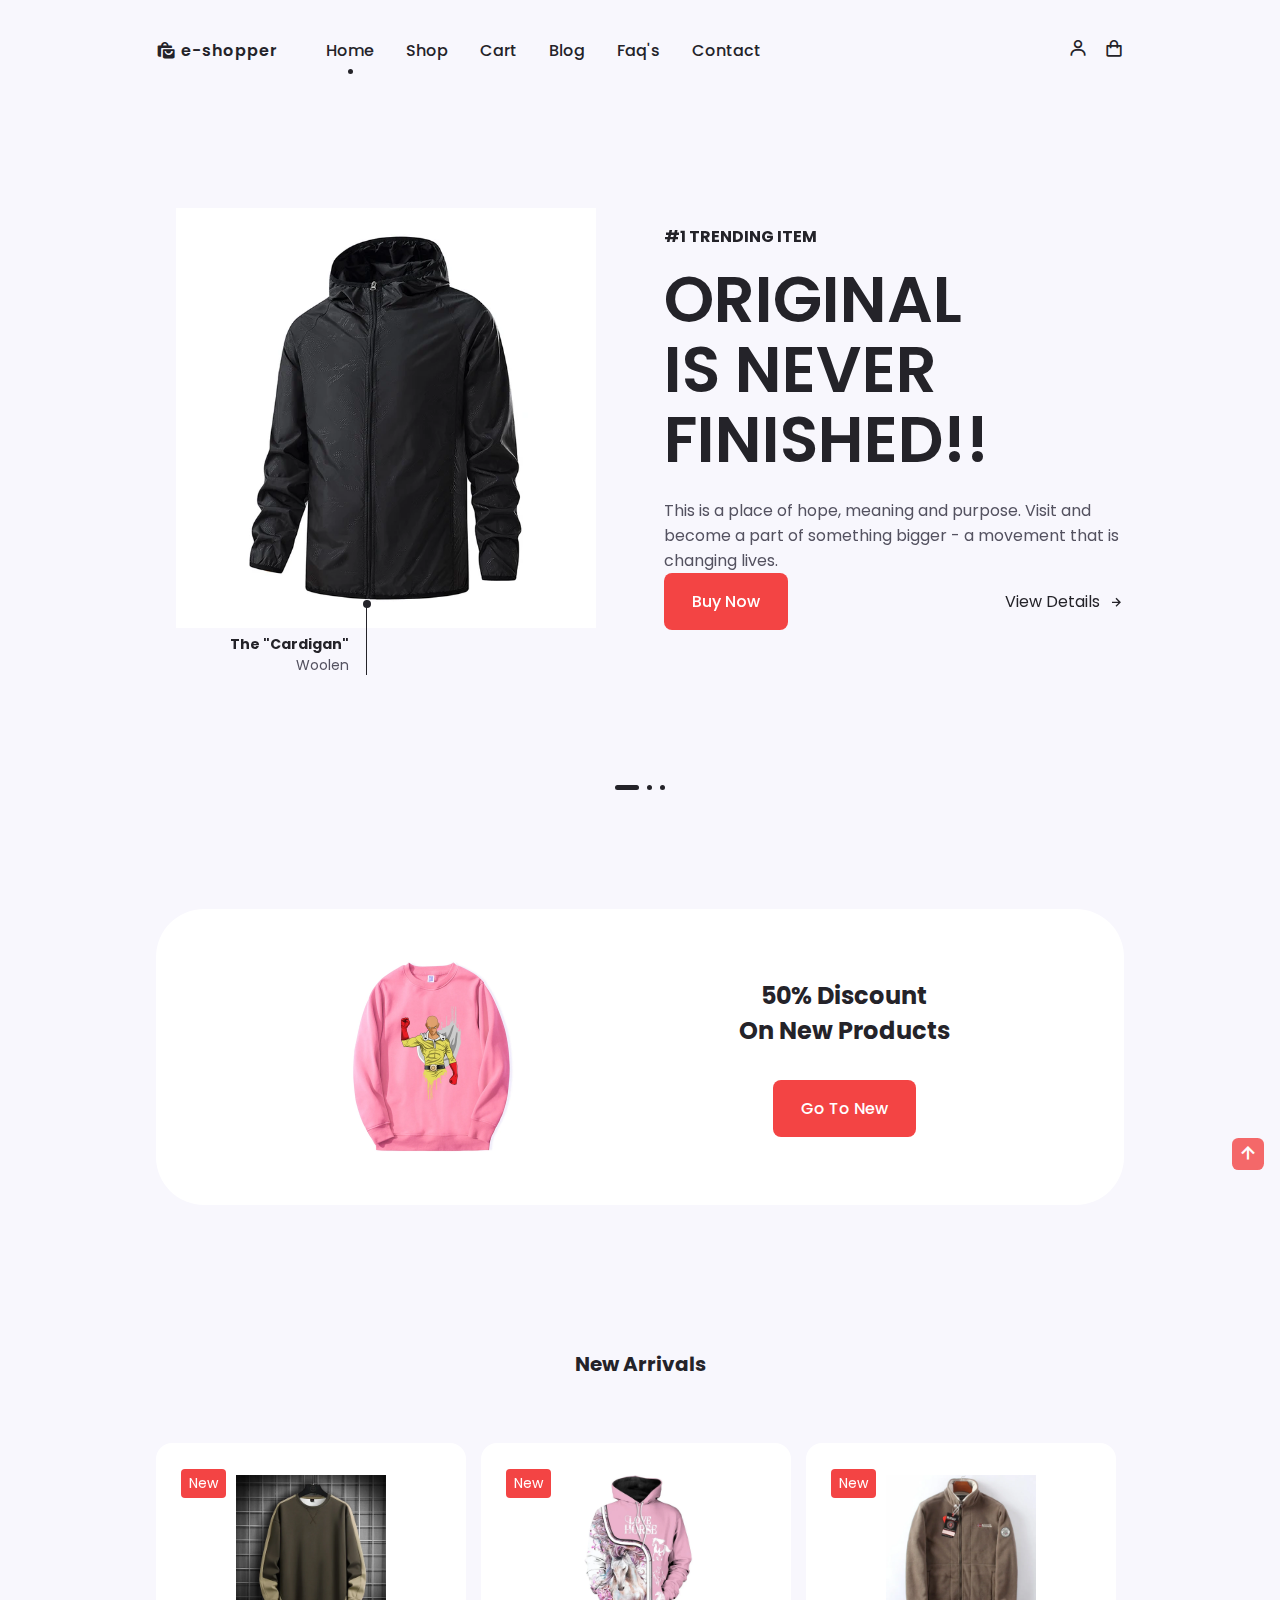
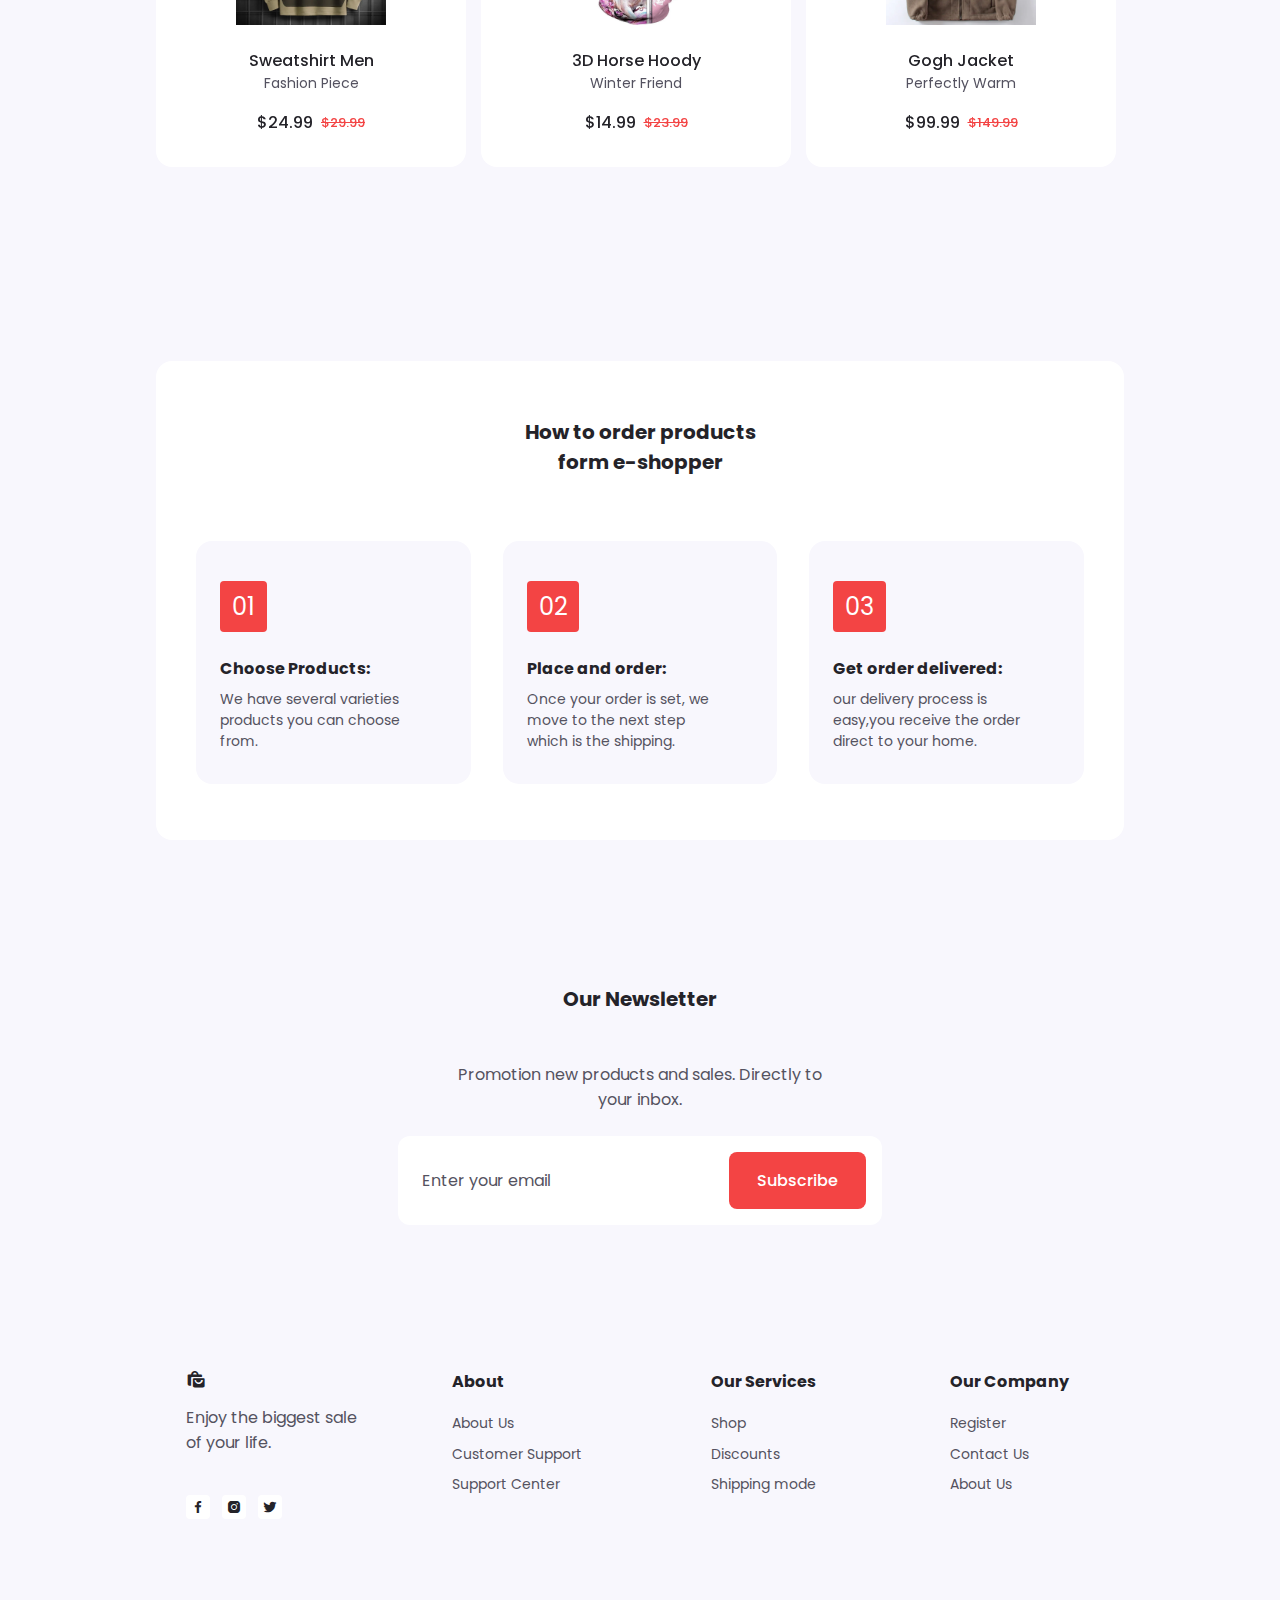
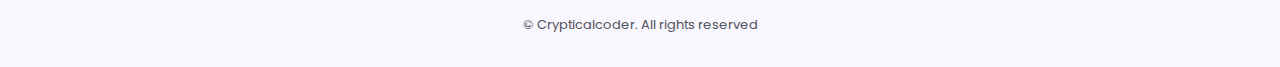
==== commit 7139affc: "Revert "Auth"" ====
--- a/index.html
+++ b/index.html
@@ -1,24 +1,22 @@
 <!DOCTYPE html>
 <html lang="en">
-
 <head>
     <meta charset="UTF-8">
     <meta name="viewport" content="width=device-width, initial-scale=1.0">
-    <!-- box icons -->
+                <!-- box icons -->
     <link href='https://unpkg.com/boxicons@2.1.4/css/boxicons.min.css' rel='stylesheet'>
-
-    <!-- swiper css -->
-
-    <link rel="stylesheet" href="assets/css/swiper-bundle.min.css">
-
-    <!-- css -->
-
-    <link rel="stylesheet" href="assets/css/style.css">
-    <link rel="stylesheet" href="assets/css/colors/color-1.css">
+                
+                <!-- swiper css -->
+    
+    <link rel="stylesheet" href="assest/css/swiper-bundle.min.css">
+   
+                <!-- css -->
+   
+    <link rel="stylesheet" href="assest/css/style.css">
+    <link rel="stylesheet" href="assest/css/colors/color-1.css">
 
     <title>E Commerce website</title>
 </head>
-
 <body>
     <!--=================== HEADER ================= -->
     <header class="header" id="header">
@@ -30,29 +28,29 @@
             <div class="nav__menu" id="nav-menu">
                 <ul class="nav__list">
 
-                    <li class="nav__item">
-                        <a href="index.html" class="nav__link active-link">Home</a>
-                    </li>
-
-                    <li class="nav__item">
-                        <a href="shop.html" class="nav__link">Shop</a>
-                    </li>
-
-                    <li class="nav__item">
-                        <a href="cart.html" class="nav__link">Cart</a>
-                    </li>
-
-                    <li class="nav__item">
-                        <a href="blog.html" class="nav__link">Blog</a>
-                    </li>
-
-                    <li class="nav__item">
-                        <a href="faq.html" class="nav__link">Faq's</a>
-                    </li>
-
-                    <li class="nav__item">
-                        <a href="contact.html" class="nav__link">Contact</a>
-                    </li>
+                   <li class="nav__item">
+                    <a href="index.html" class="nav__link active-link">Home</a>
+                   </li>
+                   
+                   <li class="nav__item">
+                    <a href="shop.html" class="nav__link">Shop</a>
+                   </li>
+
+                   <li class="nav__item">
+                    <a href="cart.html" class="nav__link">Cart</a>
+                   </li>
+
+                   <li class="nav__item">
+                    <a href="blog.html" class="nav__link">Blog</a>
+                   </li>
+
+                   <li class="nav__item">
+                    <a href="faq.html" class="nav__link">Faq's</a>
+                   </li>
+
+                   <li class="nav__item">
+                    <a href="contact.html" class="nav__link">Contact</a>
+                   </li>
                 </ul>
 
                 <div class="nav__close" id="nav-close">
@@ -61,8 +59,8 @@
             </div>
 
             <div class="nav__btns">
-                <div class="login__toggle" id="loginButton" style="cursor: pointer;">
-
+                <div class="login__toggle" id="login-button">
+                    <i class="bx bx-user"></i>
                 </div>
                 <div class="nav__shop" id="cart-shop">
                     <i class="bx bx-shopping-bag"></i>
@@ -77,7 +75,7 @@
 
     <!-- =============cart=============== -->
 
-    <div class="cart " id="cart">
+    <div class="cart " id="cart">   
         <!-- show cart aside cart -->
         <i class="bx bx-x cart__close" id="cart-close"></i>
 
@@ -87,7 +85,7 @@
 
             <article class="cart__card">
                 <div class="cart__box">
-                    <img src="assets/img/cart-1.webp" alt="" class="cart__img">
+                    <img src="assest/img/cart-1.webp" alt="" class="cart__img">
                 </div>
 
                 <div class="cart__details">
@@ -114,7 +112,7 @@
 
             <article class="cart__card">
                 <div class="cart__box">
-                    <img src="assets/img/cart-2.webp" alt="" class="cart__img">
+                    <img src="assest/img/cart-2.webp" alt="" class="cart__img">
                 </div>
 
                 <div class="cart__details">
@@ -141,7 +139,7 @@
 
             <article class="cart__card">
                 <div class="cart__box">
-                    <img src="assets/img/cart-3.webp" alt="" class="cart__img">
+                    <img src="assest/img/cart-3.webp" alt="" class="cart__img">
                 </div>
 
                 <div class="cart__details">
@@ -176,68 +174,31 @@
 
     <!-- ===============login============== -->
 
-    <div class="auth-form" id="login">
-        <i class="bx bx-x form__close" id="formClose"></i>
-
-        <h2 class="form__title-center">Login</h2>
-
-        <form class="form__form grid" id="loginForm" method="post">
-            <label for="usernameInput" class="form__label">username</label>
-            <div class="form__content">
-                <input type="text" id="usernameInput" class="form__input">
-            </div>
-
-            <label for="passwordInput" class="form__label">Password</label>
-            <div class="form__content">
-                <input type="password" id="passwordInput" class="form__input">
+    <div class="login" id="login">
+        <i class="bx bx-x login__close" id="login-close"></i>
+
+        <h2 class="login__title-center">Login</h2>
+
+        <form action="" class="login__form grid">
+            <div class="login__content">
+                <label for="" class="login__label">Email</label>
+                <input type="email" class="login__input">                
+            </div>
+
+            <div class="login__content">
+                <label for="" class="login__label">Password</label>
+                <input type="password" class="login__input">                
             </div>
 
             <div>
-                <button class="button">Login</button>
+                <a href="#" class="button">Sign in</a>
             </div>
 
             <div>
-                <p class="signup">Not a member? <span id="registerButton" style="color: white; cursor: pointer;">Sign up
-                        now</s></p>
+                <p class="signup">Not a member? <a href="registration.html">Sign up now</a></p>
             </div>
 
         </form>
-    </div>
-
-    <!-- ===============register============== -->
-    <div class="auth-form" id="register">
-        <i class="bx bx-x form__close" id="formClose"></i>
-
-        <h2 class="form__title-center">Register</h2>
-
-
-        <form action="" class="registrationForm grid" id="registrationForm" method="post">
-            <label for="usernameInput" class="form__label">username</label>
-            <div class="form__content">
-                <input type="text" id="usernameInput" class="form__input">
-            </div>
-
-            <label for="passwordInput" class="form__label">Password</label>
-            <div class="form__content">
-                <input type="password" id="passwordInput" class="form__input">
-            </div>
-
-            <label for="confPasswordInput" class="form__label">Confirm Password</label>
-            <div class="form__content">
-                <input type="password" id="confPasswordInput" class="form__input">
-            </div>
-
-
-            <div>
-                <button class="button">Register</button>
-            </div>
-
-            <div>
-                <p class="signup">Already member? <span id="loginButton" style="color: white; cursor: pointer;">Login</span></p>
-            </div>
-
-        </form>
-
     </div>
 
 
@@ -252,23 +213,23 @@
                     <section class="swiper-slide">
                         <div class="home__content grid">
                             <div class="home__group">
-                                <img src="assets/img/slide-1.webp" alt="" class="home__img">
+                                <img src="assest/img/slide-1.webp" alt="" class="home__img">
                                 <div class="home__indicator"></div>
-
+    
                                 <div class="home__details-img">
                                     <h4 class="home__details-title">The "Cardigan"</h4>
                                     <span class="home__details-subtitle">Woolen</span>
                                 </div>
                             </div>
-
+    
                             <div class="home__data">
                                 <h3 class="home__subtitle">#1 TRENDING ITEM</h3>
                                 <h1 class="home__title">ORIGINAL <br> IS NEVER <br> FINISHED!!</h1>
                                 <p class="home__description">
-                                    This is a place of hope, meaning and purpose. Visit
-                                    and become a part of something bigger - a movement that is changing lives.
+                                This is a place of hope, meaning and purpose. Visit
+                                and become a part of something bigger - a movement that is changing lives.
                                 </p>
-
+    
                                 <div class="home__button">
                                     <a href="details.html" class="button">Buy Now</a>
                                     <a href="details.html" class="button--link button--flex">View Details
@@ -277,28 +238,28 @@
                             </div>
                         </div>
                     </section>
-
+    
                     <!-- HOME SWIPER 2 -->
                     <section class="swiper-slide">
                         <div class="home__content grid">
                             <div class="home__group">
-                                <img src="assets/img/slide-2.webp" alt="" class="home__img">
+                                <img src="assest/img/slide-2.webp" alt="" class="home__img">
                                 <div class="home__indicator"></div>
-
+    
                                 <div class="home__details-img">
                                     <h4 class="home__details-title">The "Men Coat"</h4>
                                     <span class="home__details-subtitle">Ski Jacket</span>
                                 </div>
                             </div>
-
+    
                             <div class="home__data">
                                 <h3 class="home__subtitle">#2 Top Best Duo</h3>
                                 <h1 class="home__title">FALL <br> WINTER <br> 2024</h1>
                                 <p class="home__description">
-                                    This is a place of hope, meaning and purpose. Visit
-                                    and become a part of something bigger - a movement that is changing lives.
+                                This is a place of hope, meaning and purpose. Visit
+                                and become a part of something bigger - a movement that is changing lives.
                                 </p>
-
+    
                                 <div class="home__button">
                                     <a href="details.html" class="button">Buy Now</a>
                                     <a href="details.html" class="button--link button--flex">View Details
@@ -307,28 +268,28 @@
                             </div>
                         </div>
                     </section>
-
+    
                     <!-- HOME SWIPER 3 -->
                     <section class="swiper-slide">
                         <div class="home__content grid">
                             <div class="home__group">
-                                <img src="assets/img/slide-3.webp" alt="" class="home__img">
+                                <img src="assest/img/slide-3.webp" alt="" class="home__img">
                                 <div class="home__indicator"></div>
-
+    
                                 <div class="home__details-img">
                                     <h4 class="home__details-title">The "Men Hoody"</h4>
                                     <span class="home__details-subtitle">Fashion Piece</span>
                                 </div>
                             </div>
-
+    
                             <div class="home__data">
                                 <h3 class="home__subtitle">#3 TRENDING ITEM</h3>
                                 <h1 class="home__title">SALE 20% <br> OFF ON <br> YOUR FAV HOODY</h1>
                                 <p class="home__description">
-                                    This is a place of hope, meaning and purpose. Visit
-                                    and become a part of something bigger - a movement that is changing lives.
+                                This is a place of hope, meaning and purpose. Visit
+                                and become a part of something bigger - a movement that is changing lives.
                                 </p>
-
+    
                                 <div class="home__button">
                                     <a href="details.html" class="button">Buy Now</a>
                                     <a href="details.html" class="button--link button--flex">View Details
@@ -336,9 +297,9 @@
                                 </div>
                             </div>
                         </div>
-                    </section>
-                </div>
-
+                    </section>                
+                </div>
+    
                 <div class="swiper-pagination"></div>
             </div>
         </section>
@@ -346,7 +307,7 @@
         <!-- ======== DISCOUNT ======== -->
         <section class="discount section">
             <div class="discount__container container grid">
-                <img src="assets/img/discount-1.webp" alt="" class="discount__img">
+                <img src="assest/img/discount-1.webp" alt="" class="discount__img">
 
                 <div class="discount__data">
                     <h2 class="discount__title">50% Discount <br> On New Products</h2>
@@ -367,7 +328,7 @@
                         <!-- NEW CONTENT -->
                         <div class="new__content swiper-slide">
                             <div class="new__tag">New</div>
-                            <img src="assets/img/new-1.webp" alt="" class="new__img">
+                            <img src="assest/img/new-1.webp" alt="" class="new__img">
                             <h3 class="new__title">Sweatshirt Men</h3>
                             <span class="new__subtitle">Fashion Piece</span>
 
@@ -384,7 +345,7 @@
                         <!-- NEW CONTENT 2 -->
                         <div class="new__content swiper-slide">
                             <div class="new__tag">New</div>
-                            <img src="assets/img/new-2.webp" alt="" class="new__img">
+                            <img src="assest/img/new-2.webp" alt="" class="new__img">
                             <h3 class="new__title">3D Horse Hoody</h3>
                             <span class="new__subtitle">Winter Friend</span>
 
@@ -400,7 +361,7 @@
                         <!-- NEW CONTENT 3 -->
                         <div class="new__content swiper-slide">
                             <div class="new__tag">New</div>
-                            <img src="assets/img/new-3.webp" alt="" class="new__img">
+                            <img src="assest/img/new-3.webp" alt="" class="new__img">
                             <h3 class="new__title">Gogh Jacket</h3>
                             <span class="new__subtitle">Perfectly Warm</span>
 
@@ -416,7 +377,7 @@
                         <!-- NEW CONTENT 4 -->
                         <div class="new__content swiper-slide">
                             <div class="new__tag">New</div>
-                            <img src="assets/img/new-4.webp" alt="" class="new__img">
+                            <img src="assest/img/new-4.webp" alt="" class="new__img">
                             <h3 class="new__title">Simple Shirt</h3>
                             <span class="new__subtitle">For Fashion</span>
 
@@ -432,7 +393,7 @@
                         <!-- NEW CONTENT 5 -->
                         <div class="new__content swiper-slide">
                             <div class="new__tag">New</div>
-                            <img src="assets/img/new-5.webp" alt="" class="new__img">
+                            <img src="assest/img/new-5.webp" alt="" class="new__img">
                             <h3 class="new__title">Friendly Coat</h3>
                             <span class="new__subtitle">Be Unique</span>
 
@@ -448,7 +409,7 @@
                         <!-- NEW CONTENT 6 -->
                         <div class="new__content swiper-slide">
                             <div class="new__tag">New</div>
-                            <img src="assets/img/new-6.webp" alt="" class="new__img">
+                            <img src="assest/img/new-6.webp" alt="" class="new__img">
                             <h3 class="new__title">Bumb Jacket</h3>
                             <span class="new__subtitle">Winter Friend</span>
 
@@ -464,7 +425,7 @@
                         <!-- NEW CONTENT 7 -->
                         <div class="new__content swiper-slide">
                             <div class="new__tag">New</div>
-                            <img src="assets/img/new-7.webp" alt="" class="new__img">
+                            <img src="assest/img/new-7.webp" alt="" class="new__img">
                             <h3 class="new__title">Training Cut</h3>
                             <span class="new__subtitle">Gym Under Control</span>
 
@@ -484,7 +445,7 @@
             </div>
 
         </section>
-
+       
         <!-- ======== STEPS ========= -->
         <section class="steps section container">
 
@@ -505,7 +466,7 @@
                         <div class="steps__card-number">02</div>
                         <h3 class="steps__card-title">Place and order:</h3>
                         <p class="steps__card-description">
-                            Once your order is set, we move to the next step which is the shipping.
+                           Once your order is set, we move to the next step which is the shipping.
                         </p>
                     </div>
                     <!-- STEP CARD 3-->
@@ -513,7 +474,7 @@
                         <div class="steps__card-number">03</div>
                         <h3 class="steps__card-title">Get order delivered:</h3>
                         <p class="steps__card-description">
-                            our delivery process is easy,you receive the order direct to your home.
+                           our delivery process is easy,you receive the order direct to your home.
                         </p>
                     </div>
 
@@ -523,7 +484,7 @@
 
         </section>
 
-
+        
         <!-- ======== NEWSLETTER ======== -->
         <section class="newsletter section">
             <div class="newsletter__container container">
@@ -533,7 +494,7 @@
                 </p>
 
                 <form action="" class="newsletter__form">
-                    <input type="text" placeholder="Enter your username" class="newsletter__input">
+                    <input type="text" placeholder= "Enter your email" class="newsletter__input">
                     <button class="button">Subscribe</button>
                 </form>
             </div>
@@ -552,12 +513,9 @@
                     <p class="footer__description">Enjoy the biggest sale <br> of your life.</p>
 
                     <div class="footer__social">
-                        <a href="https://www.facebook.com/mahmoud.atef.58555941" target="_blank"
-                            class="footer__social-link"><i class="bx bxl-facebook"></i></a>
-                        <a href="https://www.instagram.com/mahmoud_atef.34/" target="_blank"
-                            class="footer__social-link"><i class="bx bxl-instagram-alt"></i></a>
-                        <a href="https://x.com/Mahmoud_1288?t=z0V5BM20OEe41xQVvwIRYw&s=09" target="_blank"
-                            class="footer__social-link"><i class="bx bxl-twitter"></i></a>
+                        <a href="https://www.facebook.com/mahmoud.atef.58555941" target="_blank" class="footer__social-link"><i class="bx bxl-facebook"></i></a>
+                        <a href="https://www.instagram.com/mahmoud_atef.34/" target="_blank" class="footer__social-link"><i class="bx bxl-instagram-alt"></i></a>
+                        <a href="https://x.com/Mahmoud_1288?t=z0V5BM20OEe41xQVvwIRYw&s=09" target="_blank" class="footer__social-link"><i class="bx bxl-twitter"></i></a>
                     </div>
                 </div>
                 <!-- FOOTER CONTENT 2 -->
@@ -603,15 +561,14 @@
     </main>
 
 
+
     <!-- swiper js -->
 
-    <script src="assets/js/swiper-bundle.min.js"></script>
-
-
-    <script src="assets/js/main.js"></script>
-    <script src="assets/js/auth.js"></script>
+    <script src="assest/js/swiper-bundle.min.js"></script>
+
+
+    <script src="assest/js/main.js"></script>
 
 
 </body>
-
 </html>--- a/assest/css/style.css
+++ b/assest/css/style.css
@@ -0,0 +1,1301 @@
+@import url('https://fonts.googleapis.com/css2?family=Poppins:ital,wght@0,100;0,200;0,300;0,400;0,500;0,600;0,700;0,800;0,900;1,100;1,200;1,300;1,400;1,500;1,600;1,700;1,800;1,900&display=swap');
+
+:root{
+    --header-height: 3.5rem;
+
+    /* COLORS */
+    --title-color: hsl(250,8%,15%);
+    --text-color: hsl(250,8%,35%);
+    --body-color: hsl(250,60%,98%);
+    --container-color: #fff;
+    --shadow: hsla(0,05,15%,.1);
+    --scroll-bar-color: hsl(250, 12%, 90%);
+    --scroll-thumb-color: hsl(250, 12%, 80%);
+
+    /* FONTS */
+
+    --body-font: 'Poppins', sans-serif;
+    --biggest-font-size: 4rem;
+    --h1-font-size: 2.25rem;
+    --h2-font-size: 1.5rem;
+    --h1-font-size: 1.25rem;
+    --normal-font-size: 1rem;
+    --small-font-size: .875rem;
+    --smaller-font-size: .813rem;
+
+    /* FONT WEIGHT */
+    --font-medium: 500;
+    --font-bold: 600;
+
+    /* Margenes Bottom */
+    
+    --mb-0-5: .5rem;
+    --mb-0-75: .75rem;
+    --mb-1: 1rem;
+    --mb-1-5: 1.5rem;
+    --mb-2: 2rem;
+    --mb-2-5: 2.5rem;
+    --mb-3: 3rem;
+
+    /* Z-index */
+    --z-tooltip: 10;
+    --z-fixed: 100;
+}
+
+/* Responsive typography */
+
+@media screen and (max-width: 992px) {
+    :root{
+        --biggest-font-size: 2rem;
+        --h1-font-size: 1.5rem;
+        --h2-font-size: 1.25rem;
+        --h1-font-size: 1rem;
+        --normal-font-size: .938rem;
+        --small-font-size: .813rem;
+        --smaller-font-size: .75rem;
+    }
+}
+
+
+/* =========== BASE =========== */
+
+
+*{
+    box-sizing: border-box;
+    margin: 0;
+    padding: 0;
+}
+
+
+html{
+    scroll-behavior: smooth;
+}
+
+body,
+button,
+input {
+    font-family: var(--body-font);
+    font-size: var(--normal-font-size);
+}
+
+body{
+    background-color: var(--body-color);
+    color: var(--text-color);
+}
+
+h1,h2,h3,h4{
+    color: var(--title-color);
+}
+
+ul{
+    list-style: none;
+}
+
+a{
+    text-decoration: none;
+}
+
+img{
+    max-width: 100%;
+    height: auto;
+}
+
+button{
+    cursor: pointer;
+}
+button,
+input{
+    border: none;
+    outline: none;
+}
+
+
+/* ===============  REUSABLE CSS CLASSES ============= */
+
+.section{
+    padding: 7rem 0 2rem;
+}
+
+.section__title,
+.breadcrumb__title {
+    font-size: var(--h1-font-size);
+}
+
+.section__title,
+.breadcrumb__subtitle {
+    margin-bottom: var(--mb-3);
+}
+
+.section__title,
+.breadcrumb__title,
+.breadcrumb__subtitle {
+    text-align: center;
+}
+
+
+
+/* ===============LAYOUT============ */
+.container{
+    max-width: 968px;
+    margin-left: auto;
+    margin-right: auto;
+    
+}
+
+.grid{
+    display: grid;
+}
+
+/* ===========HEADER SECTION============== */
+
+.header{
+    width: 100%;
+    background: transparent;
+    top: 0;
+    left: 0;
+    z-index: var(--z-fixed);
+}
+
+/* ============== NAV ============== */
+
+.nav{
+    height: calc(var(--header-height) + 1.5rem);
+    display: flex;
+    justify-content: space-between;
+    align-items: center;
+    column-gap: 3rem;
+    padding-top: 20px;
+}
+
+.nav__close,
+.login__toggle,
+ .nav__logo,
+ .nav__goggle,
+ .nav__shop {
+
+    color: var(--title-color);
+}
+
+.nav__logo{
+    text-transform: lowercase;
+    font-weight: var(--font-bold);
+    letter-spacing: 1px;
+    display: inline-flex;
+    align-items: center;
+    column-gap: .25rem;
+}
+
+.nav__logo-icon{
+    font-size: 1.25rem;
+}
+
+.nav__btns{
+    display: flex;
+    align-items: center;
+    column-gap: 1rem;
+    margin-left: auto;
+}
+
+.nav__toggle,
+.login__toggle,
+.nav__shop {
+    font-size: 1.25rem;
+    cursor: pointer;
+}
+
+.nav__list {
+    display: flex;
+    align-items: center;
+    column-gap: 2rem;
+    list-style-type: none;
+    
+
+}
+
+a{
+    text-decoration: none;
+}
+
+.nav__link{
+    color: var(--title-color);
+    font-weight: var(--font-medium);
+    font-size: var(--normal-font-size);
+    transition: .3s;
+}
+
+.nav__link:hover {
+    color: var(--first-color);
+}
+
+.nav__close {
+    font-size: 2rem;
+    position: absolute;
+    top: .9rem;
+    right: 1.25rem;
+    cursor: pointer;
+}
+
+.nav__close,
+.nav__toggle{
+    display: none;
+}
+
+
+.active-link{
+    position: relative;
+}
+.active-link::before{
+    content: '';
+    position: absolute;
+    bottom: -.75rem;
+    left: 45%;
+    width: 5px;
+    height: 5px;
+    background: var(--title-color);
+    border-radius: 50%;
+}
+
+
+
+
+
+/* =========== CART =========== */
+
+.cart{
+    position: fixed;
+    background-color: var(--container-color);
+    z-index: var(--z-fixed);
+    width: 420px;
+    box-shadow: -2px 0 4px var(--shadow);
+    height: 100%;
+    top: 0;
+    right: -100%;
+    padding: 3.5rem 2rem;
+    transition: .5s;
+}
+
+.cart__title-center{
+     
+    font-size: var(--h2-font-size);
+    text-align: center;
+    margin-bottom: var(--mb-3);
+}
+
+.cart__close {
+    font-size: 2rem;
+    color: var(--title-color);
+    position: absolute;
+    top: 1.25rem;
+    right: .9rem;
+    cursor: pointer;
+}
+
+.cart__container{
+    display: grid;
+    row-gap: 1.5rem;
+}
+
+.cart__card{
+    display: flex;
+    align-items: center;
+    column-gap: 1rem;
+}
+
+/* img{
+    max-width: 100%;
+} */
+
+
+.cart__box{
+    background-color: var(--container-color);
+    padding: .75rem 1.25rem;
+    display: flex;
+    align-items: center;
+}
+
+.cart__img{
+    width: 140px;
+}
+
+.cart__title{
+    font-size: var(--normal-font-size);
+    margin-bottom: (var(--mb-0-5));
+}
+
+.cart__price{
+    display: block;
+    font-size: var(--small-font-size);
+    color: var(--first-color);
+    margin-bottom: var(--mb-1-5);
+    padding-top: 15px;
+}
+
+.cart__amount,
+.cart__amount-content{
+    display: flex;
+    align-items: center;
+    padding-top: 10px;
+}
+
+.cart__amount{
+    column-gap: 3rem;
+}
+
+.cart__amount-content{
+    column-gap: 1rem;
+}
+
+.cart__amount-box{
+    display: inline-flex;
+    padding: .25rem;
+    background: var(--container-color);
+    cursor: pointer;
+}
+
+.cart__amount-trash{
+    font-size: 1.15rem;
+    color: var(--first-color);
+    cursor: pointer;
+}
+
+.cart__prices {
+    margin-top: 6rem;
+    display: flex;
+    align-items: center;
+    justify-content: space-between;
+}
+
+.cart__prices-item,
+.cart__prices-total{
+    color: var(--title-color);
+}
+
+.cart__prices-item{
+    font-size: var(--small-font-size);
+}
+.cart__prices-total{
+    font-size: var(--h3-font-size);
+    font-weight: var(--font-medium);
+}
+
+
+/* show cart */
+
+.show__cart{
+    right: 0;
+}
+
+.cart__card{
+    display: inline-flex;
+}
+.cart__details{
+    margin-top: 15px;
+    /* padding: 10px; */
+    row-gap: 2rem;
+}
+
+
+/* ===========login============= */
+
+
+.login{
+    position: fixed;
+    background-color: #f5f5f5;
+    z-index: var(--z-fixed);
+    width: 420px;
+    box-shadow: -2px 0 4px var(--shadow);
+    height: 100%;
+    top: 0;
+    right: -100%;
+    padding: 3.5rem 2rem;
+    transition: .4s;
+}
+
+.login__title-center{
+     
+    font-size: var(--h2-font-size);
+    text-align: center;
+    margin-bottom: var(--mb-3);
+}
+
+.login__close {
+    font-size: 2rem;
+    color: var(--title-color);
+    position: absolute;
+    top: 1.25rem;
+    right: .9rem;
+    cursor: pointer;
+}
+
+.login__form{
+    row-gap: 1.5rem ;
+}
+
+.login__content{
+    background: var(--container-color);
+    border-radius: .5rem;
+    padding: .75rem 1rem .25rem;
+}
+
+.login__label{
+    font-size: var(--small-font-size);
+    color: var(--title-color);
+}
+
+.login__input{
+    width: 100%;
+    background: var(--container-color);
+    color: var(--text-color);
+    font-size: var(--normal-font-size);
+    padding: .25rem .5rem .5rem 0;
+}
+
+.signup{
+    color: var(--title-color);
+    font-size: var(--small-font-size);
+    font-weight: var(--font-medium);
+}
+
+.signup a{
+    color: var(--first-color);
+}
+
+.show-login{
+    right: 0;
+}
+
+/* =============BUTTONS============== */
+
+.button{
+    display: inline-block;
+    background: var(--first-color);
+    color: #fff;
+    padding: 1rem 1.75rem;
+    border-radius: .5rem;
+    font-weight: var(--font-medium);
+    transition: .3s;
+}
+
+.button:hover{
+    background-color: var(--first-color-alt);
+}
+
+
+.button__icon{
+    font-size: 1.25rem;
+}
+
+.button--link{
+    color: var(--title-color);
+}
+
+.button--flex {
+    display: inline-flex;
+    align-items: center;
+    column-gap: .5rem;
+}
+
+
+
+
+
+/* ================MAIN=============== */
+/* ================HOME SECTION=============== */
+
+.home__content{
+    padding: 9rem 0 2rem;
+    grid-template-columns: repeat(2, 1fr);
+    column-gap: 3rem;
+}
+
+.home__group{
+    display: grid;
+    position: relative;
+    padding-top: 2rem;
+}
+
+.home__img{
+    height: 420px;
+    transform: translateY(-3rem);
+    justify-self: center;
+}
+
+.home__indicator{
+    width: 8px;
+    height: 8px;
+    background: var(--title-color);
+    border-radius: 50%;
+    position: absolute;
+    bottom: 15%;
+    left: 45%;
+}
+
+.home__indicator::after{
+    content: '';
+    position: absolute;
+    width: 1px;
+    height: 75px;
+    background: var(--title-color);
+    top: 0;
+    right: 45%;
+}
+
+.home__details-img{
+    position: absolute;
+    bottom: 0;
+    right: 58%;
+
+}
+
+
+
+.home__details-title,
+.home__details-subtitle{
+    display: block;
+    font-size: var(--small-font-size);
+    text-align: right;
+
+}
+
+.home__subtitle{
+    font-size: var(--h3-font-size);
+    text-transform: uppercase;
+    margin-bottom: var(--mb-1);
+}
+
+.home__title {
+    font-size: var(--biggest-font-size);
+    font-weight: var(--font-bold);
+    line-height: 109%;
+    margin-bottom: var(--mb-1-5);
+}
+
+.home__discription {
+    margin-bottom: var(--mb-2-5);
+    padding-right: 2rem;
+}
+
+.home__button{
+    display: flex;
+    justify-content: space-between;
+}
+
+
+/* swiper class */
+
+.swiper-pagination{
+    position: initial;
+    margin-top: var(--mb-2-5);
+}
+
+.swiper-pagination-bullet{
+    width: 5px;
+    height: 5px;
+    background: var(--title-color);
+    opacity: 1;
+}
+.swiper-pagination.horizontal.swiper-pagination-bullets .swiper-pagination-bullet {
+    margin: 0 .5rem;
+}
+
+.swiper-pagination-bullet-active{
+    width: 1.5rem;
+    height: 5px;
+    border-radius: .5rem;
+}
+
+
+
+/* change background header */
+
+.scroll-header{
+    background-color: var(--body-color);
+    box-shadow: 0 1px 4px var(--shadow);
+}
+
+
+/* ============ DISCOUNT SECTION =========== */
+
+.discount__container {
+
+    grid-template-columns: repeat(2, max-content);
+    justify-content: center;
+    align-items: center;
+    column-gap: 7rem;
+    background-color: var(--container-color);
+    padding: 3rem 0;
+    border-radius: 3rem;
+}
+
+.discount__img{
+    width: 200px;
+}
+
+.discount__data {
+    padding-left: 6rem;
+    text-align: center;
+}
+
+
+.discount__title {
+    font-size: var(--h2-font-size);
+    margin-bottom: var(--mb-2);
+}
+
+
+/* ===============NEW ARRIVALS SECTION */
+
+.new__container {
+    padding-top: 1rem;
+}
+
+.new__img {
+    width: 150px;
+    margin-bottom: var(--mb-1);
+    transition: .3s;
+}
+
+.new__content {
+    position: relative;
+    background-color: var(--container-color);
+    width: 310px;
+    padding: 2rem 0;
+    border-radius: 1rem;
+    text-align: center;
+    overflow: hidden;
+}
+
+.new__tag {
+    position: absolute;
+    top: 8%;
+    left: 8%;
+    background-color: var(--first-color);
+    color: #fff;
+    font-size: var(--small-font-size);
+    padding: .25rem .5rem;
+    border-radius: .25rem;
+}
+
+.new__title {
+    font-size: var(--h3-font-size);
+    font-weight: var(--font-medium);
+}
+
+.new__subtitle {
+    display: block;
+    font-size: var(--small-font-size);
+    margin-bottom: var(--mb-1);
+}
+
+.new__prices {
+    display: inline-flex;
+    align-items: center;
+    column-gap: .5rem;
+}
+
+.new__price {
+    font-weight: var(--font-medium);
+    color: var(--title-color);
+}
+
+.new__discount{
+    color: var(--first-color);
+    font-size: var(--smaller-font-size);
+    text-decoration: line-through;
+    font-weight: var(--font-medium);
+}
+
+.new__button {
+    display: inline-flex;
+    padding: .5rem;
+    border-radius: .25rem .25rem .75rem .75rem;
+    position: absolute;
+    bottom: 0;
+    right: -3rem;
+}
+
+.new__icon{
+    font-size: 1.25rem;
+}
+
+.new__content:hover .new__img{
+    transform: translateY(-.5rem);
+}
+
+.new__content:hover .new__button {
+    right: 0;
+}
+
+
+
+
+/* ============== Steps Section ===============*/
+
+.steps__bg{
+    background-color: var(--container-color);
+    padding: 3.5rem 2.5rem;
+    border-radius: 1rem;
+}
+
+.steps__container {
+    grid-template-columns: repeat(3, 1fr);
+    column-gap: 2rem;
+    padding-top: 1rem;
+}
+
+.steps__card{
+    background-color: var(--body-color);
+    padding: 2.5rem 3rem 2rem 1.5rem;
+    border-radius: 1rem;
+}
+
+.steps__card-number {
+    display: inline-block;
+    background-color: var(--first-color);
+    color: #fff;
+    padding: .5rem .75rem;
+    border-radius: .25rem;
+    font-size: var(--h2-font-size);
+    margin-bottom: var(--mb-1-5);
+    transition: .3s;
+}
+
+.steps__card-title {
+    font-size: var(--normal-font-size);
+    margin-bottom: var(--mb-0-5);
+}
+
+
+.steps__card-description {
+    font-size: var(--small-font-size);
+}
+.steps__card:hover .steps__card-number {
+    transform: translateY(-.25rem);
+}
+
+
+/* ============== NEWSLETTER SECTION ============== */
+
+.newsletter__container {
+    display: grid;
+    grid-template-columns: .5fr;
+    justify-content: center;
+}
+
+.newsletter__description {
+    padding: 0 3rem;
+    text-align: center;
+    margin-bottom: var(--mb-1-5);
+}
+
+.newsletter__form {
+    background-color: var(--container-color);
+    padding: 1rem;
+    display: flex;
+    justify-content: space-between;
+    border-radius: .75rem;
+}
+
+.newsletter__input {
+    width: 70%;
+    padding: 0 .5rem;
+    background: none;
+    color: var(--title-color);
+}
+
+.newsletter__input::placeholder {
+    color: var(--text-color);
+}
+
+/* ==============FOOTER============ */
+
+.footer {
+    position: relative;
+    overflow: hidden;
+}
+
+.footer__container {
+    grid-template-columns: repeat(4,1fr);
+    justify-items: center;
+    column-gap: 1rem;
+}
+
+.footer__logo {
+    color: var(--title-color);
+    text-transform: lowercase;
+    font-weight: var(--font-bold);
+    letter-spacing: 1px;
+    display: inline-flex;
+    align-items: center;
+    column-gap: .25rem;
+    margin-bottom: var(--mb-1);
+}
+
+
+.footer__logo-icon{
+    font-size: 1.25rem;
+}
+
+.footer__description {
+    margin-bottom: var(--mb-2-5);
+}
+
+.footer__social {
+    display: flex;
+    column-gap: .75rem;
+}
+
+.footer__social-link {
+    display: inline-flex;
+    background: var(--container-color);
+    padding: .25rem;
+    border-radius: .25rem;
+    color: var(--title-color);
+    font-size: 1rem;
+}
+
+.footer__social-link:hover {
+    background: var(--first-color);
+    color: #fff;
+}
+
+.footer__title {
+    font-size: var(--h3-font-size);
+    margin-bottom: var(--mb-1);
+}
+
+.footer__links {
+    display: grid;
+    row-gap: .35rem;
+}
+
+
+.footer__link {
+    font-size: var(--small-font-size);
+    color: var(--text-color);
+    transition: .3s;
+}
+
+.footer__link:hover {
+    color: var(--title-color);
+}
+
+.footer__copy {
+    display: block;
+    text-align: center;
+    font-size: var(--smaller-font-size);
+    margin-top: 6rem;
+}
+
+/* =========SCROLL UP========= */
+
+.scrollup {
+    position: fixed;
+    right: 1rem;
+    bottom: -30%;
+    background: var(--first-color);
+    border-radius: .4rem;
+    display: inline-flex;
+    padding: .25rem;
+    z-index: var(--z-tooltip);
+    opacity: .8;
+    transition: .4s;
+}
+
+.scrollup:hover {
+    opacity: 1;
+}
+
+.scrollup__icon {
+    font-size: 1.5rem;
+    color: #fff;
+}
+
+/* show scroll up */
+
+.show-scroll {
+    bottom: 3rem;
+}
+
+::-webkit-scrollbar {
+    width: .60rem;
+    background: var(--scroll-bar-color);
+    border-radius: .5rem;
+}
+
+::-webkit-scrollbar-thumb {
+    background: var(--scroll-thumb-color);
+    border-radius: .5rem;
+}
+
+
+
+
+
+
+
+
+
+
+
+/* ============== BREAKPOINTS =============== */
+/* for large devices */
+@media screen and (max-width: 1200px){
+    .home__img {
+        height: 400px;
+    }
+
+}
+
+
+@media screen and (max-width: 992px){
+    .container{
+        margin-left: var(--mb-1-5);
+        margin-right: var(--mb-1-5);
+    }
+
+    .section__title{
+        font-size: var(--h2-font-size);
+        margin-bottom: var(--mb-2);
+    }
+
+    .home__content {
+        padding: 8rem 0 2rem;
+    }
+
+    .home__img {
+        height: 300px;
+        transform: translateY(0);
+    }
+
+    .home__indicator {
+        bottom: initial;
+        left: initial;
+        top: 7rem;
+        right: 2rem;
+    }
+
+    .home__indicator::after {
+        top: -3rem;
+        height: 48px;
+    }
+
+    .home__details-img {
+        right: 0.5rem;
+        bottom: initial;
+    }
+
+    .home__description {
+        padding-right: 0;
+    }
+
+    .swiper-pagination{
+        margin-top: var(--mb-2);
+    }
+
+    .discount__container {
+        column-gap: 3rem;
+    }
+
+    .new__content {
+        width: 242px;
+        padding: 2rem 0 1.5rem 0;
+    }
+
+    .new__img {
+        width: 120px;
+    }
+
+    .new__img,
+    .new__subtitle {
+        margin-bottom: var(--mb-0-5);
+    }
+
+    .new__title {
+        font-size: var(--normal-font-size);
+    }
+
+    .steps__bg {
+        padding: 3rem 2rem;
+    }
+
+    .steps__container {
+        grid-template-columns: repeat(2,1fr);
+        row-gap: 2rem;
+    }
+
+}
+
+/* for medium devices */
+@media screen and (max-width: 767px){
+    body{
+        margin: var(--header-height) 0 0 0;
+    }
+    .section {
+        padding: 4.5rem 0 2rem;
+    }
+
+    .nav {
+        height: var(--header-height);
+    }
+    
+    .nav__menu {
+        position: fixed;
+        background-color: var(--body-color);
+        top: 0;
+        right: -100%;
+        width: 100%;
+        height: 100%;
+        padding: 6rem 2rem 3.5rem;
+        transition: .3s;
+
+    }
+
+    .nav__list {
+        flex-direction: column;
+        row-gap: 2rem;
+    }
+    .nav__toggle,
+    .nav__close {
+        display: block;
+    }
+
+    /* Show menu  in medium and small devices */
+    .show-menu {
+        right: 0;
+    }
+
+    .home__content {
+        padding: 0;
+        grid-template-columns: 1fr;
+        row-gap: 1rem;
+    }
+
+    .home__img {
+        height: 250px;
+    }
+
+    .home__title {
+        margin-bottom: var(--mb-1);
+    }
+
+    .home__description {
+        margin-bottom: var(--mb-1-5);
+    }
+
+    .swiper-pagination {
+        margin-top: var(--mb-1-5);
+    }
+
+    .discount__container {
+        grid-template-columns: 1fr;
+        row-gap: 1.25rem;
+        padding: 2.5rem 0 1.5rem;
+        border-radius: 1rem;
+    }
+
+    .discount__img {
+        justify-self: center;
+        order: 1;
+    }
+
+    .discount__data {
+        padding-left: 0;
+    }
+
+    .newsletter__container {
+        grid-template-columns: .7fr;
+    }
+
+    .footer__container {
+        grid-template-columns: 1fr;
+        row-gap: 2rem;
+        justify-items: start;
+    }
+
+    .footer__copy {
+        margin-top: 4.5rem;
+    }
+}
+
+
+@media screen and (max-width: 576px){
+
+    .steps__container {
+        grid-template-columns: 1fr;
+    }
+
+    .steps__bg {
+        padding: 3rem 2rem 2rem;
+    }
+
+    .newsletter__container {
+        grid-template-columns: 1fr;
+    }
+
+    .login,
+    .cart {
+        width: 100%;
+    }
+
+
+}
+
+/* for small devices */
+@media screen and (max-width: 320px){
+
+    .container {
+        margin-left: var(--mb-1);
+        margin-right: var(--mb-1);
+    }
+
+    .nav {
+        column-gap: 0;
+    }
+
+    .home__img {
+        height: 200px;
+    }
+
+    .home__button {
+        flex-direction: column;
+        width: max-content;
+        row-gap: 1rem;
+    }
+
+    .steps__bg {
+        padding: 2rem 1rem;
+    }
+
+    .steps__card {
+        padding: 1.5rem;
+    }
+
+}
+
+
+
+
+/* Shop Page  */
+.shop {
+    margin-top: 50px;
+}
+.product-row {
+    display: flex;
+    justify-content: space-between;
+    margin-bottom: 20px;
+}
+
+.product-card {
+    width: 30%;
+    box-shadow: 0 4px 8px rgba(0, 0, 0, 0.1);
+    padding: 10px;
+    text-align: center;
+    border-radius: 10px;
+}
+
+.product-image {
+    max-width: 90%;
+    height: auto;
+    object-fit: cover;
+}
+
+.product-title {
+    font-size: 1.2em;
+    margin: 10px 0;
+}
+
+.product-price {
+    color: #555;
+    font-size: 1.1em;
+}
+
+@media (max-width: 550px) {
+    .product-row {
+        display: flex;
+        flex-direction: column;
+        justify-content: center;
+        align-items: center;
+    }
+    .product-card {
+        width: 90%;
+    }
+}
+
+.product-details {
+    max-width: 700px;
+    margin: 50px auto;
+    padding: 20px;
+    background-color: #fff;
+    box-shadow: 0 0 15px rgba(0, 0, 0, 0.1);
+    border-radius: 8px;
+    display: flex;
+    flex-wrap: wrap;
+    justify-content: space-between;
+}
+
+/* Image Section */
+.product-details img.product-image {
+    border-radius: 8px;
+    margin-bottom: 20px;
+    width: 45%;
+    /* margin-left: auto;  
+    margin-right: auto;  */
+    margin: auto auto;
+}
+
+/* Text Section */
+.product-details .product-info {
+    max-width: 50%;
+    padding-left: 20px;
+}
+
+.product-details .product-title {
+    font-size: 2rem;
+    font-weight: bold;
+    color: #333;
+    margin-bottom: 15px;
+}
+
+/* Description */
+.product-details .product-description {
+    font-size: 1.1rem;
+    color: #666;
+    line-height: 1.5;
+    margin-bottom: 20px;
+}
+
+/* Price */
+.product-details .product-price {
+    font-size: 1.5rem;
+    color: #000;
+    margin-bottom: 25px;
+}
+
+/* Add to Cart Button */
+.product-details .add-to-cart-btn {
+    padding: 15px 30px;
+    font-size: 1.2rem;
+    color: #fff;
+    background-color: #000;
+    border: none;
+    border-radius: 5px;
+    cursor: pointer;
+}
+/* Responsive Design */
+@media (max-width: 768px) {
+    .product-details {
+        flex-direction: column;
+        align-items: center;
+    }
+
+    .product-details img.product-image {
+        width: 70%;
+        margin-bottom: 20px;
+    }
+
+    .product-details .product-info {
+        max-width: 100%;
+        padding-left: 0;
+    }
+}--- a/assest/css/colors/color-1.css
+++ b/assest/css/colors/color-1.css
@@ -0,0 +1,5 @@
+:root{
+    --hue: 0;
+    --first-color: hsl(var(--hue), 88%, 61%);
+    --first-color-alt: hsl(var(--hue), 88%, 58%)
+}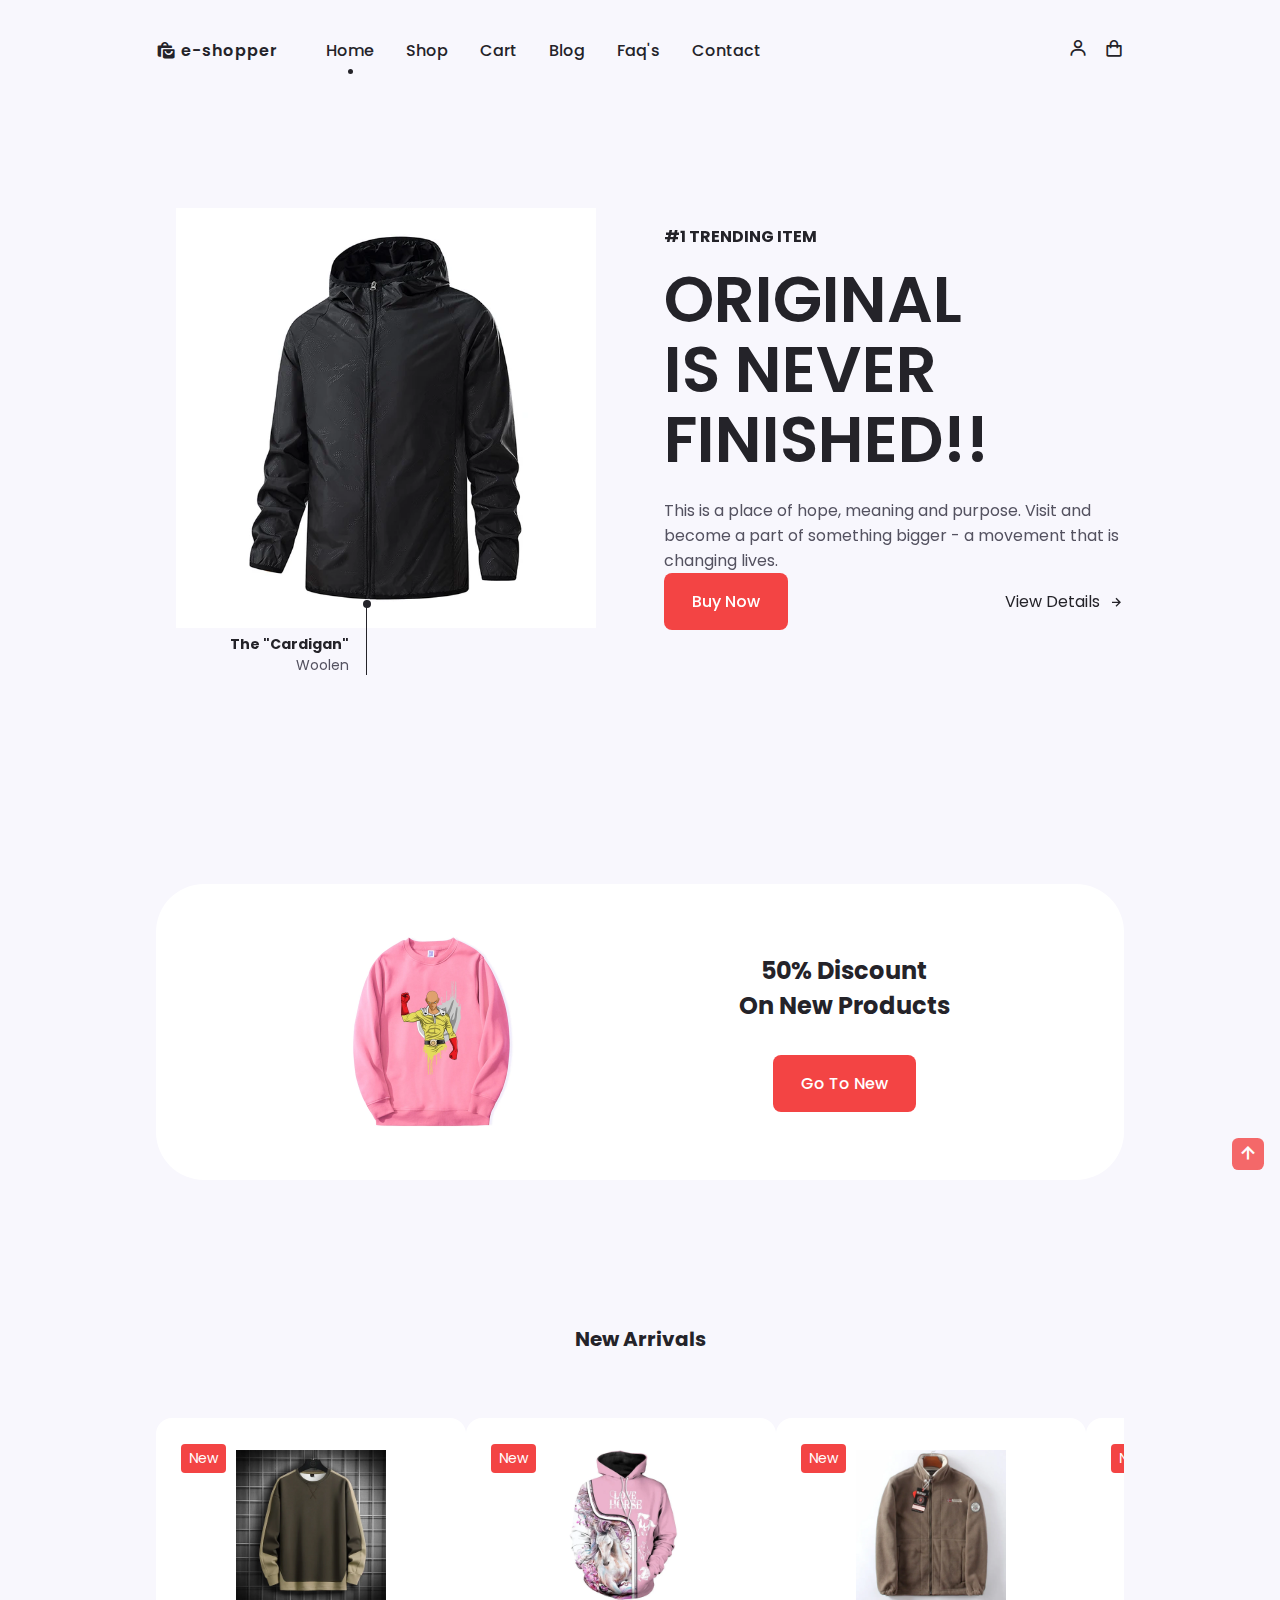
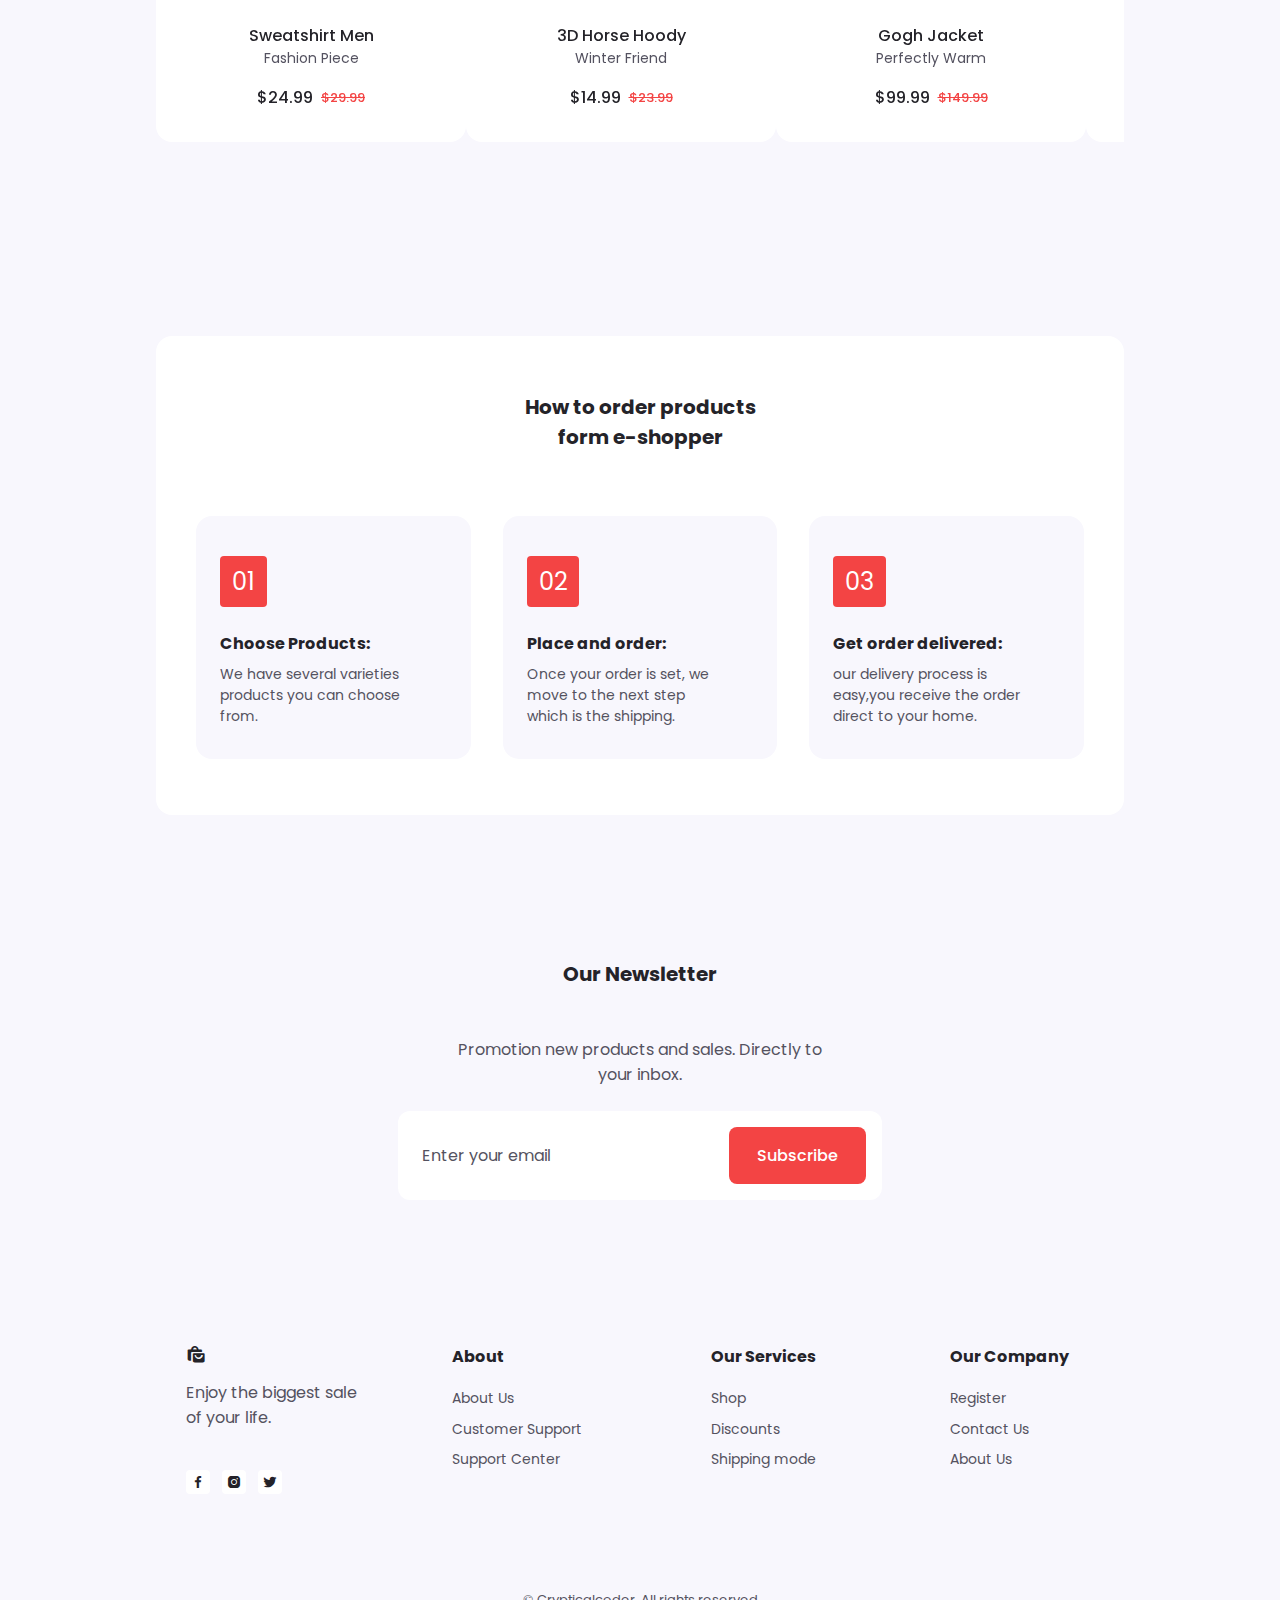
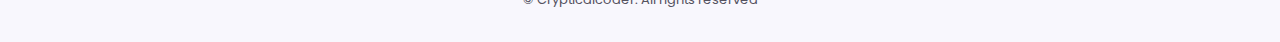
==== commit a9a718c8: "Final conflix resolved" ====
--- a/index.html
+++ b/index.html
@@ -8,12 +8,12 @@
                 
                 <!-- swiper css -->
     
-    <link rel="stylesheet" href="assest/css/swiper-bundle.min.css">
+    <link rel="stylesheet" href="assets/css/swiper-bundle.min.css">
    
                 <!-- css -->
    
-    <link rel="stylesheet" href="assest/css/style.css">
-    <link rel="stylesheet" href="assest/css/colors/color-1.css">
+    <link rel="stylesheet" href="assets/css/style.css">
+    <link rel="stylesheet" href="assets/css/colors/color-1.css">
 
     <title>E Commerce website</title>
 </head>
@@ -85,7 +85,7 @@
 
             <article class="cart__card">
                 <div class="cart__box">
-                    <img src="assest/img/cart-1.webp" alt="" class="cart__img">
+                    <img src="assets/img/cart-1.webp" alt="" class="cart__img">
                 </div>
 
                 <div class="cart__details">
@@ -112,7 +112,7 @@
 
             <article class="cart__card">
                 <div class="cart__box">
-                    <img src="assest/img/cart-2.webp" alt="" class="cart__img">
+                    <img src="assets/img/cart-2.webp" alt="" class="cart__img">
                 </div>
 
                 <div class="cart__details">
@@ -139,7 +139,7 @@
 
             <article class="cart__card">
                 <div class="cart__box">
-                    <img src="assest/img/cart-3.webp" alt="" class="cart__img">
+                    <img src="assets/img/cart-3.webp" alt="" class="cart__img">
                 </div>
 
                 <div class="cart__details">
@@ -213,7 +213,7 @@
                     <section class="swiper-slide">
                         <div class="home__content grid">
                             <div class="home__group">
-                                <img src="assest/img/slide-1.webp" alt="" class="home__img">
+                                <img src="assets/img/slide-1.webp" alt="" class="home__img">
                                 <div class="home__indicator"></div>
     
                                 <div class="home__details-img">
@@ -243,7 +243,7 @@
                     <section class="swiper-slide">
                         <div class="home__content grid">
                             <div class="home__group">
-                                <img src="assest/img/slide-2.webp" alt="" class="home__img">
+                                <img src="assets/img/slide-2.webp" alt="" class="home__img">
                                 <div class="home__indicator"></div>
     
                                 <div class="home__details-img">
@@ -273,7 +273,7 @@
                     <section class="swiper-slide">
                         <div class="home__content grid">
                             <div class="home__group">
-                                <img src="assest/img/slide-3.webp" alt="" class="home__img">
+                                <img src="assets/img/slide-3.webp" alt="" class="home__img">
                                 <div class="home__indicator"></div>
     
                                 <div class="home__details-img">
@@ -307,7 +307,7 @@
         <!-- ======== DISCOUNT ======== -->
         <section class="discount section">
             <div class="discount__container container grid">
-                <img src="assest/img/discount-1.webp" alt="" class="discount__img">
+                <img src="assets/img/discount-1.webp" alt="" class="discount__img">
 
                 <div class="discount__data">
                     <h2 class="discount__title">50% Discount <br> On New Products</h2>
@@ -328,7 +328,7 @@
                         <!-- NEW CONTENT -->
                         <div class="new__content swiper-slide">
                             <div class="new__tag">New</div>
-                            <img src="assest/img/new-1.webp" alt="" class="new__img">
+                            <img src="assets/img/new-1.webp" alt="" class="new__img">
                             <h3 class="new__title">Sweatshirt Men</h3>
                             <span class="new__subtitle">Fashion Piece</span>
 
@@ -345,7 +345,7 @@
                         <!-- NEW CONTENT 2 -->
                         <div class="new__content swiper-slide">
                             <div class="new__tag">New</div>
-                            <img src="assest/img/new-2.webp" alt="" class="new__img">
+                            <img src="assets/img/new-2.webp" alt="" class="new__img">
                             <h3 class="new__title">3D Horse Hoody</h3>
                             <span class="new__subtitle">Winter Friend</span>
 
@@ -361,7 +361,7 @@
                         <!-- NEW CONTENT 3 -->
                         <div class="new__content swiper-slide">
                             <div class="new__tag">New</div>
-                            <img src="assest/img/new-3.webp" alt="" class="new__img">
+                            <img src="assets/img/new-3.webp" alt="" class="new__img">
                             <h3 class="new__title">Gogh Jacket</h3>
                             <span class="new__subtitle">Perfectly Warm</span>
 
@@ -377,7 +377,7 @@
                         <!-- NEW CONTENT 4 -->
                         <div class="new__content swiper-slide">
                             <div class="new__tag">New</div>
-                            <img src="assest/img/new-4.webp" alt="" class="new__img">
+                            <img src="assets/img/new-4.webp" alt="" class="new__img">
                             <h3 class="new__title">Simple Shirt</h3>
                             <span class="new__subtitle">For Fashion</span>
 
@@ -393,7 +393,7 @@
                         <!-- NEW CONTENT 5 -->
                         <div class="new__content swiper-slide">
                             <div class="new__tag">New</div>
-                            <img src="assest/img/new-5.webp" alt="" class="new__img">
+                            <img src="assets/img/new-5.webp" alt="" class="new__img">
                             <h3 class="new__title">Friendly Coat</h3>
                             <span class="new__subtitle">Be Unique</span>
 
@@ -409,7 +409,7 @@
                         <!-- NEW CONTENT 6 -->
                         <div class="new__content swiper-slide">
                             <div class="new__tag">New</div>
-                            <img src="assest/img/new-6.webp" alt="" class="new__img">
+                            <img src="assets/img/new-6.webp" alt="" class="new__img">
                             <h3 class="new__title">Bumb Jacket</h3>
                             <span class="new__subtitle">Winter Friend</span>
 
@@ -425,7 +425,7 @@
                         <!-- NEW CONTENT 7 -->
                         <div class="new__content swiper-slide">
                             <div class="new__tag">New</div>
-                            <img src="assest/img/new-7.webp" alt="" class="new__img">
+                            <img src="assets/img/new-7.webp" alt="" class="new__img">
                             <h3 class="new__title">Training Cut</h3>
                             <span class="new__subtitle">Gym Under Control</span>
 
@@ -564,10 +564,10 @@
 
     <!-- swiper js -->
 
-    <script src="assest/js/swiper-bundle.min.js"></script>
-
-
-    <script src="assest/js/main.js"></script>
+    <script src="assets/js/swiper-bundle.min.js"></script>
+
+
+    <script src="assets/js/main.js"></script>
 
 
 </body>
--- a/assets/css/style.css
+++ b/assets/css/style.css
@@ -0,0 +1,1304 @@
+@import url('https://fonts.googleapis.com/css2?family=Poppins:ital,wght@0,100;0,200;0,300;0,400;0,500;0,600;0,700;0,800;0,900;1,100;1,200;1,300;1,400;1,500;1,600;1,700;1,800;1,900&display=swap');
+
+:root{
+    --header-height: 3.5rem;
+
+    /* COLORS */
+    --title-color: hsl(250,8%,15%);
+    --text-color: hsl(250,8%,35%);
+    --body-color: hsl(250,60%,98%);
+    --container-color: #fff;
+    --shadow: hsla(0,05,15%,.1);
+    --scroll-bar-color: hsl(250, 12%, 90%);
+    --scroll-thumb-color: hsl(250, 12%, 80%);
+
+    /* FONTS */
+
+    --body-font: 'Poppins', sans-serif;
+    --biggest-font-size: 4rem;
+    --h1-font-size: 2.25rem;
+    --h2-font-size: 1.5rem;
+    --h1-font-size: 1.25rem;
+    --normal-font-size: 1rem;
+    --small-font-size: .875rem;
+    --smaller-font-size: .813rem;
+
+    /* FONT WEIGHT */
+    --font-medium: 500;
+    --font-bold: 600;
+
+    /* Margenes Bottom */
+    
+    --mb-0-5: .5rem;
+    --mb-0-75: .75rem;
+    --mb-1: 1rem;
+    --mb-1-5: 1.5rem;
+    --mb-2: 2rem;
+    --mb-2-5: 2.5rem;
+    --mb-3: 3rem;
+
+    /* Z-index */
+    --z-tooltip: 10;
+    --z-fixed: 100;
+}
+
+/* Responsive typography */
+
+@media screen and (max-width: 992px) {
+    :root{
+        --biggest-font-size: 2rem;
+        --h1-font-size: 1.5rem;
+        --h2-font-size: 1.25rem;
+        --h1-font-size: 1rem;
+        --normal-font-size: .938rem;
+        --small-font-size: .813rem;
+        --smaller-font-size: .75rem;
+    }
+}
+
+
+/* =========== BASE =========== */
+
+
+*{
+    box-sizing: border-box;
+    margin: 0;
+    padding: 0;
+}
+
+
+html{
+    scroll-behavior: smooth;
+}
+
+body,
+button,
+input {
+    font-family: var(--body-font);
+    font-size: var(--normal-font-size);
+}
+
+body{
+    background-color: var(--body-color);
+    color: var(--text-color);
+}
+
+h1,h2,h3,h4{
+    color: var(--title-color);
+}
+
+ul{
+    list-style: none;
+}
+
+a{
+    text-decoration: none;
+}
+
+img{
+    max-width: 100%;
+    height: auto;
+}
+
+button{
+    cursor: pointer;
+}
+button,
+input{
+    border: none;
+    outline: none;
+}
+
+
+/* ===============  REUSABLE CSS CLASSES ============= */
+
+.section{
+    padding: 7rem 0 2rem;
+}
+
+.section__title,
+.breadcrumb__title {
+    font-size: var(--h1-font-size);
+}
+
+.section__title,
+.breadcrumb__subtitle {
+    margin-bottom: var(--mb-3);
+}
+
+.section__title,
+.breadcrumb__title,
+.breadcrumb__subtitle {
+    text-align: center;
+}
+
+
+
+/* ===============LAYOUT============ */
+.container{
+    max-width: 968px;
+    margin-left: auto;
+    margin-right: auto;
+    
+}
+
+.grid{
+    display: grid;
+}
+
+/* ===========HEADER SECTION============== */
+
+.header{
+    width: 100%;
+    background: transparent;
+    top: 0;
+    left: 0;
+    z-index: var(--z-fixed);
+}
+
+/* ============== NAV ============== */
+
+.nav{
+    height: calc(var(--header-height) + 1.5rem);
+    display: flex;
+    justify-content: space-between;
+    align-items: center;
+    column-gap: 3rem;
+    padding-top: 20px;
+}
+
+.nav__close,
+.login__toggle,
+ .nav__logo,
+ .nav__goggle,
+ .nav__shop {
+
+    color: var(--title-color);
+}
+
+.nav__logo{
+    text-transform: lowercase;
+    font-weight: var(--font-bold);
+    letter-spacing: 1px;
+    display: inline-flex;
+    align-items: center;
+    column-gap: .25rem;
+}
+
+.nav__logo-icon{
+    font-size: 1.25rem;
+}
+
+.nav__btns{
+    display: flex;
+    align-items: center;
+    column-gap: 1rem;
+    margin-left: auto;
+}
+
+.nav__toggle,
+.login__toggle,
+.nav__shop {
+    font-size: 1.25rem;
+    cursor: pointer;
+}
+
+.nav__list {
+    display: flex;
+    align-items: center;
+    column-gap: 2rem;
+    list-style-type: none;
+    
+
+}
+
+a{
+    text-decoration: none;
+}
+
+.nav__link{
+    color: var(--title-color);
+    font-weight: var(--font-medium);
+    font-size: var(--normal-font-size);
+    transition: .3s;
+}
+
+.nav__link:hover {
+    color: var(--first-color);
+}
+
+.nav__close {
+    font-size: 2rem;
+    position: absolute;
+    top: .9rem;
+    right: 1.25rem;
+    cursor: pointer;
+}
+
+.nav__close,
+.nav__toggle{
+    display: none;
+}
+
+
+.active-link{
+    position: relative;
+}
+.active-link::before{
+    content: '';
+    position: absolute;
+    bottom: -.75rem;
+    left: 45%;
+    width: 5px;
+    height: 5px;
+    background: var(--title-color);
+    border-radius: 50%;
+}
+
+
+
+
+
+/* =========== CART =========== */
+
+.cart{
+    position: fixed;
+    background-color: var(--container-color);
+    z-index: var(--z-fixed);
+    width: 420px;
+    box-shadow: -2px 0 4px var(--shadow);
+    height: 100%;
+    top: 0;
+    right: -100%;
+    padding: 3.5rem 2rem;
+    transition: .5s;
+}
+
+.cart__title-center{
+     
+    font-size: var(--h2-font-size);
+    text-align: center;
+    margin-bottom: var(--mb-3);
+}
+
+.cart__close {
+    font-size: 2rem;
+    color: var(--title-color);
+    position: absolute;
+    top: 1.25rem;
+    right: .9rem;
+    cursor: pointer;
+}
+
+.cart__container{
+    display: grid;
+    row-gap: 1.5rem;
+}
+
+.cart__card{
+    display: flex;
+    align-items: center;
+    column-gap: 1rem;
+}
+
+/* img{
+    max-width: 100%;
+} */
+
+
+.cart__box{
+    background-color: var(--container-color);
+    padding: .75rem 1.25rem;
+    display: flex;
+    align-items: center;
+}
+
+.cart__img{
+    width: 140px;
+}
+
+.cart__title{
+    font-size: var(--normal-font-size);
+    margin-bottom: (var(--mb-0-5));
+}
+
+.cart__price{
+    display: block;
+    font-size: var(--small-font-size);
+    color: var(--first-color);
+    margin-bottom: var(--mb-1-5);
+    padding-top: 15px;
+}
+
+.cart__amount,
+.cart__amount-content{
+    display: flex;
+    align-items: center;
+    padding-top: 10px;
+}
+
+.cart__amount{
+    column-gap: 3rem;
+}
+
+.cart__amount-content{
+    column-gap: 1rem;
+}
+
+.cart__amount-box{
+    display: inline-flex;
+    padding: .25rem;
+    background: var(--container-color);
+    cursor: pointer;
+}
+
+.cart__amount-trash{
+    font-size: 1.15rem;
+    color: var(--first-color);
+    cursor: pointer;
+}
+
+.cart__prices {
+    margin-top: 6rem;
+    display: flex;
+    align-items: center;
+    justify-content: space-between;
+}
+
+.cart__prices-item,
+.cart__prices-total{
+    color: var(--title-color);
+}
+
+.cart__prices-item{
+    font-size: var(--small-font-size);
+}
+.cart__prices-total{
+    font-size: var(--h3-font-size);
+    font-weight: var(--font-medium);
+}
+
+
+/* show cart */
+
+.show__cart{
+    right: 0;
+}
+
+.cart__card{
+    display: inline-flex;
+}
+.cart__details{
+    margin-top: 15px;
+    /* padding: 10px; */
+    row-gap: 2rem;
+}
+
+
+/* ===========login============= */
+
+
+.login{
+    position: fixed;
+    background-color: #f5f5f5;
+    z-index: var(--z-fixed);
+    width: 420px;
+    box-shadow: -2px 0 4px var(--shadow);
+    height: 100%;
+    top: 0;
+    right: -100%;
+    padding: 3.5rem 2rem;
+    transition: .4s;
+}
+
+.login__title-center{
+     
+    font-size: var(--h2-font-size);
+    text-align: center;
+    margin-bottom: var(--mb-3);
+}
+
+.login__close {
+    font-size: 2rem;
+    color: var(--title-color);
+    position: absolute;
+    top: 1.25rem;
+    right: .9rem;
+    cursor: pointer;
+}
+
+.login__form{
+    row-gap: 1.5rem ;
+}
+
+.login__content{
+    background: var(--container-color);
+    border-radius: .5rem;
+    padding: .75rem 1rem .25rem;
+}
+
+.login__label{
+    font-size: var(--small-font-size);
+    color: var(--title-color);
+}
+
+.login__input{
+    width: 100%;
+    background: var(--container-color);
+    color: var(--text-color);
+    font-size: var(--normal-font-size);
+    padding: .25rem .5rem .5rem 0;
+}
+
+.signup{
+    color: var(--title-color);
+    font-size: var(--small-font-size);
+    font-weight: var(--font-medium);
+}
+
+.signup a{
+    color: var(--first-color);
+}
+
+.show-login{
+    right: 0;
+}
+
+/* =============BUTTONS============== */
+
+.button{
+    display: inline-block;
+    background: var(--first-color);
+    color: #fff;
+    padding: 1rem 1.75rem;
+    border-radius: .5rem;
+    font-weight: var(--font-medium);
+    transition: .3s;
+}
+
+.button:hover{
+    background-color: var(--first-color-alt);
+}
+
+
+.button__icon{
+    font-size: 1.25rem;
+}
+
+.button--link{
+    color: var(--title-color);
+}
+
+.button--flex {
+    display: inline-flex;
+    align-items: center;
+    column-gap: .5rem;
+}
+
+
+
+
+
+/* ================MAIN=============== */
+/* ================HOME SECTION=============== */
+
+.home__content{
+    padding: 9rem 0 2rem;
+    grid-template-columns: repeat(2, 1fr);
+    column-gap: 3rem;
+}
+
+.home__group{
+    display: grid;
+    position: relative;
+    padding-top: 2rem;
+}
+
+.home__img{
+    height: 420px;
+    transform: translateY(-3rem);
+    justify-self: center;
+}
+
+.home__indicator{
+    width: 8px;
+    height: 8px;
+    background: var(--title-color);
+    border-radius: 50%;
+    position: absolute;
+    bottom: 15%;
+    left: 45%;
+}
+
+.home__indicator::after{
+    content: '';
+    position: absolute;
+    width: 1px;
+    height: 75px;
+    background: var(--title-color);
+    top: 0;
+    right: 45%;
+}
+
+.home__details-img{
+    position: absolute;
+    bottom: 0;
+    right: 58%;
+
+}
+
+
+
+.home__details-title,
+.home__details-subtitle{
+    display: block;
+    font-size: var(--small-font-size);
+    text-align: right;
+
+}
+
+.home__subtitle{
+    font-size: var(--h3-font-size);
+    text-transform: uppercase;
+    margin-bottom: var(--mb-1);
+}
+
+.home__title {
+    font-size: var(--biggest-font-size);
+    font-weight: var(--font-bold);
+    line-height: 109%;
+    margin-bottom: var(--mb-1-5);
+}
+
+.home__discription {
+    margin-bottom: var(--mb-2-5);
+    padding-right: 2rem;
+}
+
+.home__button{
+    display: flex;
+    justify-content: space-between;
+}
+
+
+/* swiper class */
+
+.swiper-pagination{
+    position: initial;
+    margin-top: var(--mb-2-5);
+}
+
+.swiper-pagination-bullet{
+    width: 5px;
+    height: 5px;
+    background: var(--title-color);
+    opacity: 1;
+}
+.swiper-pagination.horizontal.swiper-pagination-bullets .swiper-pagination-bullet {
+    margin: 0 .5rem;
+}
+
+.swiper-pagination-bullet-active{
+    width: 1.5rem;
+    height: 5px;
+    border-radius: .5rem;
+}
+
+
+
+/* change background header */
+
+.scroll-header{
+    background-color: var(--body-color);
+    box-shadow: 0 1px 4px var(--shadow);
+}
+
+
+/* ============ DISCOUNT SECTION =========== */
+
+.discount__container {
+
+    grid-template-columns: repeat(2, max-content);
+    justify-content: center;
+    align-items: center;
+    column-gap: 7rem;
+    background-color: var(--container-color);
+    padding: 3rem 0;
+    border-radius: 3rem;
+}
+
+.discount__img{
+    width: 200px;
+}
+
+.discount__data {
+    padding-left: 6rem;
+    text-align: center;
+}
+
+
+.discount__title {
+    font-size: var(--h2-font-size);
+    margin-bottom: var(--mb-2);
+}
+
+
+/* ===============NEW ARRIVALS SECTION */
+
+.new__container {
+    padding-top: 1rem;
+}
+
+.new__img {
+    width: 150px;
+    margin-bottom: var(--mb-1);
+    transition: .3s;
+}
+
+.new__content {
+    position: relative;
+    background-color: var(--container-color);
+    width: 310px;
+    padding: 2rem 0;
+    border-radius: 1rem;
+    text-align: center;
+    overflow: hidden;
+}
+
+.new__tag {
+    position: absolute;
+    top: 8%;
+    left: 8%;
+    background-color: var(--first-color);
+    color: #fff;
+    font-size: var(--small-font-size);
+    padding: .25rem .5rem;
+    border-radius: .25rem;
+}
+
+.new__title {
+    font-size: var(--h3-font-size);
+    font-weight: var(--font-medium);
+}
+
+.new__subtitle {
+    display: block;
+    font-size: var(--small-font-size);
+    margin-bottom: var(--mb-1);
+}
+
+.new__prices {
+    display: inline-flex;
+    align-items: center;
+    column-gap: .5rem;
+}
+
+.new__price {
+    font-weight: var(--font-medium);
+    color: var(--title-color);
+}
+
+.new__discount{
+    color: var(--first-color);
+    font-size: var(--smaller-font-size);
+    text-decoration: line-through;
+    font-weight: var(--font-medium);
+}
+
+.new__button {
+    display: inline-flex;
+    padding: .5rem;
+    border-radius: .25rem .25rem .75rem .75rem;
+    position: absolute;
+    bottom: 0;
+    right: -3rem;
+}
+
+.new__icon{
+    font-size: 1.25rem;
+}
+
+.new__content:hover .new__img{
+    transform: translateY(-.5rem);
+}
+
+.new__content:hover .new__button {
+    right: 0;
+}
+
+
+
+
+/* ============== Steps Section ===============*/
+
+.steps__bg{
+    background-color: var(--container-color);
+    padding: 3.5rem 2.5rem;
+    border-radius: 1rem;
+}
+
+.steps__container {
+    grid-template-columns: repeat(3, 1fr);
+    column-gap: 2rem;
+    padding-top: 1rem;
+}
+
+.steps__card{
+    background-color: var(--body-color);
+    padding: 2.5rem 3rem 2rem 1.5rem;
+    border-radius: 1rem;
+}
+
+.steps__card-number {
+    display: inline-block;
+    background-color: var(--first-color);
+    color: #fff;
+    padding: .5rem .75rem;
+    border-radius: .25rem;
+    font-size: var(--h2-font-size);
+    margin-bottom: var(--mb-1-5);
+    transition: .3s;
+}
+
+.steps__card-title {
+    font-size: var(--normal-font-size);
+    margin-bottom: var(--mb-0-5);
+}
+
+
+.steps__card-description {
+    font-size: var(--small-font-size);
+}
+.steps__card:hover .steps__card-number {
+    transform: translateY(-.25rem);
+}
+
+
+/* ============== NEWSLETTER SECTION ============== */
+
+.newsletter__container {
+    display: grid;
+    grid-template-columns: .5fr;
+    justify-content: center;
+}
+
+.newsletter__description {
+    padding: 0 3rem;
+    text-align: center;
+    margin-bottom: var(--mb-1-5);
+}
+
+.newsletter__form {
+    background-color: var(--container-color);
+    padding: 1rem;
+    display: flex;
+    justify-content: space-between;
+    border-radius: .75rem;
+}
+
+.newsletter__input {
+    width: 70%;
+    padding: 0 .5rem;
+    background: none;
+    color: var(--title-color);
+}
+
+.newsletter__input::placeholder {
+    color: var(--text-color);
+}
+
+/* ==============FOOTER============ */
+
+.footer {
+    position: relative;
+    overflow: hidden;
+}
+
+.footer__container {
+    grid-template-columns: repeat(4,1fr);
+    justify-items: center;
+    column-gap: 1rem;
+}
+
+.footer__logo {
+    color: var(--title-color);
+    text-transform: lowercase;
+    font-weight: var(--font-bold);
+    letter-spacing: 1px;
+    display: inline-flex;
+    align-items: center;
+    column-gap: .25rem;
+    margin-bottom: var(--mb-1);
+}
+
+
+.footer__logo-icon{
+    font-size: 1.25rem;
+}
+
+.footer__description {
+    margin-bottom: var(--mb-2-5);
+}
+
+.footer__social {
+    display: flex;
+    column-gap: .75rem;
+}
+
+.footer__social-link {
+    display: inline-flex;
+    background: var(--container-color);
+    padding: .25rem;
+    border-radius: .25rem;
+    color: var(--title-color);
+    font-size: 1rem;
+}
+
+.footer__social-link:hover {
+    background: var(--first-color);
+    color: #fff;
+}
+
+.footer__title {
+    font-size: var(--h3-font-size);
+    margin-bottom: var(--mb-1);
+}
+
+.footer__links {
+    display: grid;
+    row-gap: .35rem;
+}
+
+
+.footer__link {
+    font-size: var(--small-font-size);
+    color: var(--text-color);
+    transition: .3s;
+}
+
+.footer__link:hover {
+    color: var(--title-color);
+}
+
+.footer__copy {
+    display: block;
+    text-align: center;
+    font-size: var(--smaller-font-size);
+    margin-top: 6rem;
+}
+
+/* =========SCROLL UP========= */
+
+.scrollup {
+    position: fixed;
+    right: 1rem;
+    bottom: -30%;
+    background: var(--first-color);
+    border-radius: .4rem;
+    display: inline-flex;
+    padding: .25rem;
+    z-index: var(--z-tooltip);
+    opacity: .8;
+    transition: .4s;
+}
+
+.scrollup:hover {
+    opacity: 1;
+}
+
+.scrollup__icon {
+    font-size: 1.5rem;
+    color: #fff;
+}
+
+/* show scroll up */
+
+.show-scroll {
+    bottom: 3rem;
+}
+
+::-webkit-scrollbar {
+    width: .60rem;
+    background: var(--scroll-bar-color);
+    border-radius: .5rem;
+}
+
+::-webkit-scrollbar-thumb {
+    background: var(--scroll-thumb-color);
+    border-radius: .5rem;
+}
+
+
+
+
+
+
+
+
+
+
+
+/* ============== BREAKPOINTS =============== */
+/* for large devices */
+@media screen and (max-width: 1200px){
+    .home__img {
+        height: 400px;
+    }
+
+}
+
+
+@media screen and (max-width: 992px){
+    .container{
+        margin-left: var(--mb-1-5);
+        margin-right: var(--mb-1-5);
+    }
+
+    .section__title{
+        font-size: var(--h2-font-size);
+        margin-bottom: var(--mb-2);
+    }
+
+    .home__content {
+        padding: 8rem 0 2rem;
+    }
+
+    .home__img {
+        height: 300px;
+        transform: translateY(0);
+    }
+
+    .home__indicator {
+        bottom: initial;
+        left: initial;
+        top: 7rem;
+        right: 2rem;
+    }
+
+    .home__indicator::after {
+        top: -3rem;
+        height: 48px;
+    }
+
+    .home__details-img {
+        right: 0.5rem;
+        bottom: initial;
+    }
+
+    .home__description {
+        padding-right: 0;
+    }
+
+    .swiper-pagination{
+        margin-top: var(--mb-2);
+    }
+
+    .discount__container {
+        column-gap: 3rem;
+    }
+
+    .new__content {
+        width: 242px;
+        padding: 2rem 0 1.5rem 0;
+    }
+
+    .new__img {
+        width: 120px;
+    }
+
+    .new__img,
+    .new__subtitle {
+        margin-bottom: var(--mb-0-5);
+    }
+
+    .new__title {
+        font-size: var(--normal-font-size);
+    }
+
+    .steps__bg {
+        padding: 3rem 2rem;
+    }
+
+    .steps__container {
+        grid-template-columns: repeat(2,1fr);
+        row-gap: 2rem;
+    }
+
+}
+
+/* for medium devices */
+@media screen and (max-width: 767px){
+    body{
+        margin: var(--header-height) 0 0 0;
+    }
+    .section {
+        padding: 4.5rem 0 2rem;
+    }
+
+    .nav {
+        height: var(--header-height);
+    }
+    
+    .nav__menu {
+        position: fixed;
+        background-color: var(--body-color);
+        top: 0;
+        right: -100%;
+        width: 100%;
+        height: 100%;
+        padding: 6rem 2rem 3.5rem;
+        transition: .3s;
+
+    }
+
+    .nav__list {
+        flex-direction: column;
+        row-gap: 2rem;
+    }
+    .nav__toggle,
+    .nav__close {
+        display: block;
+    }
+
+    /* Show menu  in medium and small devices */
+    .show-menu {
+        right: 0;
+    }
+
+    .home__content {
+        padding: 0;
+        grid-template-columns: 1fr;
+        row-gap: 1rem;
+    }
+
+    .home__img {
+        height: 250px;
+    }
+
+    .home__title {
+        margin-bottom: var(--mb-1);
+    }
+
+    .home__description {
+        margin-bottom: var(--mb-1-5);
+    }
+
+    .swiper-pagination {
+        margin-top: var(--mb-1-5);
+    }
+
+    .discount__container {
+        grid-template-columns: 1fr;
+        row-gap: 1.25rem;
+        padding: 2.5rem 0 1.5rem;
+        border-radius: 1rem;
+    }
+
+    .discount__img {
+        justify-self: center;
+        order: 1;
+    }
+
+    .discount__data {
+        padding-left: 0;
+    }
+
+    .newsletter__container {
+        grid-template-columns: .7fr;
+    }
+
+    .footer__container {
+        grid-template-columns: 1fr;
+        row-gap: 2rem;
+        justify-items: start;
+    }
+
+    .footer__copy {
+        margin-top: 4.5rem;
+    }
+}
+
+
+@media screen and (max-width: 576px){
+
+    .steps__container {
+        grid-template-columns: 1fr;
+    }
+
+    .steps__bg {
+        padding: 3rem 2rem 2rem;
+    }
+
+    .newsletter__container {
+        grid-template-columns: 1fr;
+    }
+
+    .login,
+    .cart {
+        width: 100%;
+    }
+
+
+}
+
+/* for small devices */
+@media screen and (max-width: 320px){
+
+    .container {
+        margin-left: var(--mb-1);
+        margin-right: var(--mb-1);
+    }
+
+    .nav {
+        column-gap: 0;
+    }
+
+    .home__img {
+        height: 200px;
+    }
+
+    .home__button {
+        flex-direction: column;
+        width: max-content;
+        row-gap: 1rem;
+    }
+
+    .steps__bg {
+        padding: 2rem 1rem;
+    }
+
+    .steps__card {
+        padding: 1.5rem;
+    }
+
+}
+
+
+
+
+<<<<<<< HEAD:assets/css/style.css
+=======
+/* Shop Page  */
+.shop {
+    margin-top: 50px;
+}
+.product-row {
+    display: flex;
+    justify-content: space-between;
+    margin-bottom: 20px;
+}
+
+.product-card {
+    width: 30%;
+    box-shadow: 0 4px 8px rgba(0, 0, 0, 0.1);
+    padding: 10px;
+    text-align: center;
+    border-radius: 10px;
+}
+
+.product-image {
+    max-width: 90%;
+    height: auto;
+    object-fit: cover;
+}
+
+.product-title {
+    font-size: 1.2em;
+    margin: 10px 0;
+}
+
+.product-price {
+    color: #555;
+    font-size: 1.1em;
+}
+
+@media (max-width: 550px) {
+    .product-row {
+        display: flex;
+        flex-direction: column;
+        justify-content: center;
+        align-items: center;
+    }
+    .product-card {
+        width: 90%;
+    }
+}
+
+.product-details {
+    max-width: 700px;
+    margin: 50px auto;
+    padding: 20px;
+    background-color: #fff;
+    box-shadow: 0 0 15px rgba(0, 0, 0, 0.1);
+    border-radius: 8px;
+    display: flex;
+    flex-wrap: wrap;
+    justify-content: space-between;
+}
+
+/* Image Section */
+.product-details img.product-image {
+    border-radius: 8px;
+    margin-bottom: 20px;
+    width: 45%;
+    /* margin-left: auto;  
+    margin-right: auto;  */
+    margin: auto auto;
+}
+
+/* Text Section */
+.product-details .product-info {
+    max-width: 50%;
+    padding-left: 20px;
+}
+
+.product-details .product-title {
+    font-size: 2rem;
+    font-weight: bold;
+    color: #333;
+    margin-bottom: 15px;
+}
+
+/* Description */
+.product-details .product-description {
+    font-size: 1.1rem;
+    color: #666;
+    line-height: 1.5;
+    margin-bottom: 20px;
+}
+
+/* Price */
+.product-details .product-price {
+    font-size: 1.5rem;
+    color: #000;
+    margin-bottom: 25px;
+}
+
+/* Add to Cart Button */
+.product-details .add-to-cart-btn {
+    padding: 15px 30px;
+    font-size: 1.2rem;
+    color: #fff;
+    background-color: #000;
+    border: none;
+    border-radius: 5px;
+    cursor: pointer;
+}
+/* Responsive Design */
+@media (max-width: 768px) {
+    .product-details {
+        flex-direction: column;
+        align-items: center;
+    }
+
+    .product-details img.product-image {
+        width: 70%;
+        margin-bottom: 20px;
+    }
+
+    .product-details .product-info {
+        max-width: 100%;
+        padding-left: 0;
+    }
+}
+>>>>>>> f8758a1a877c2e77b4806eb20adad8fb9a1fc64d:assest/css/style.css
--- a/assets/css/colors/color-1.css
+++ b/assets/css/colors/color-1.css
@@ -0,0 +1,5 @@
+:root{
+    --hue: 0;
+    --first-color: hsl(var(--hue), 88%, 61%);
+    --first-color-alt: hsl(var(--hue), 88%, 58%)
+}